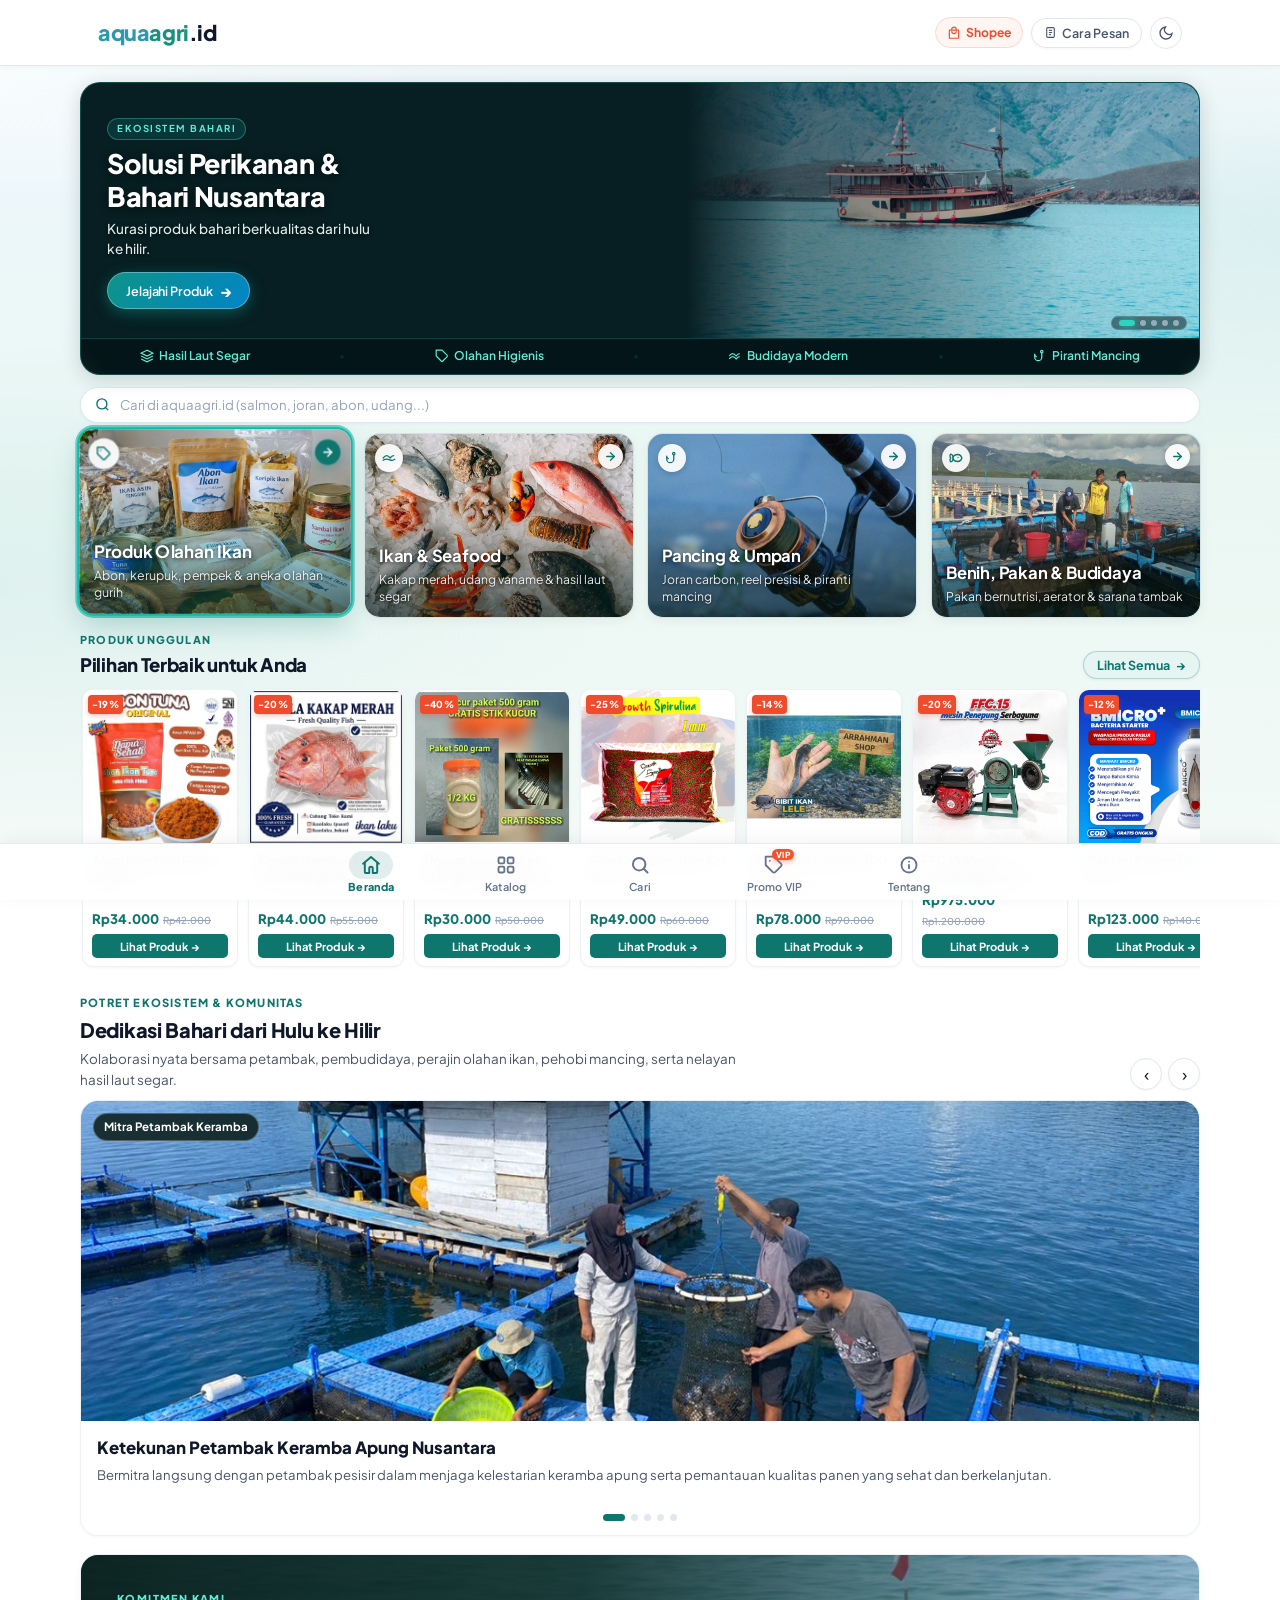
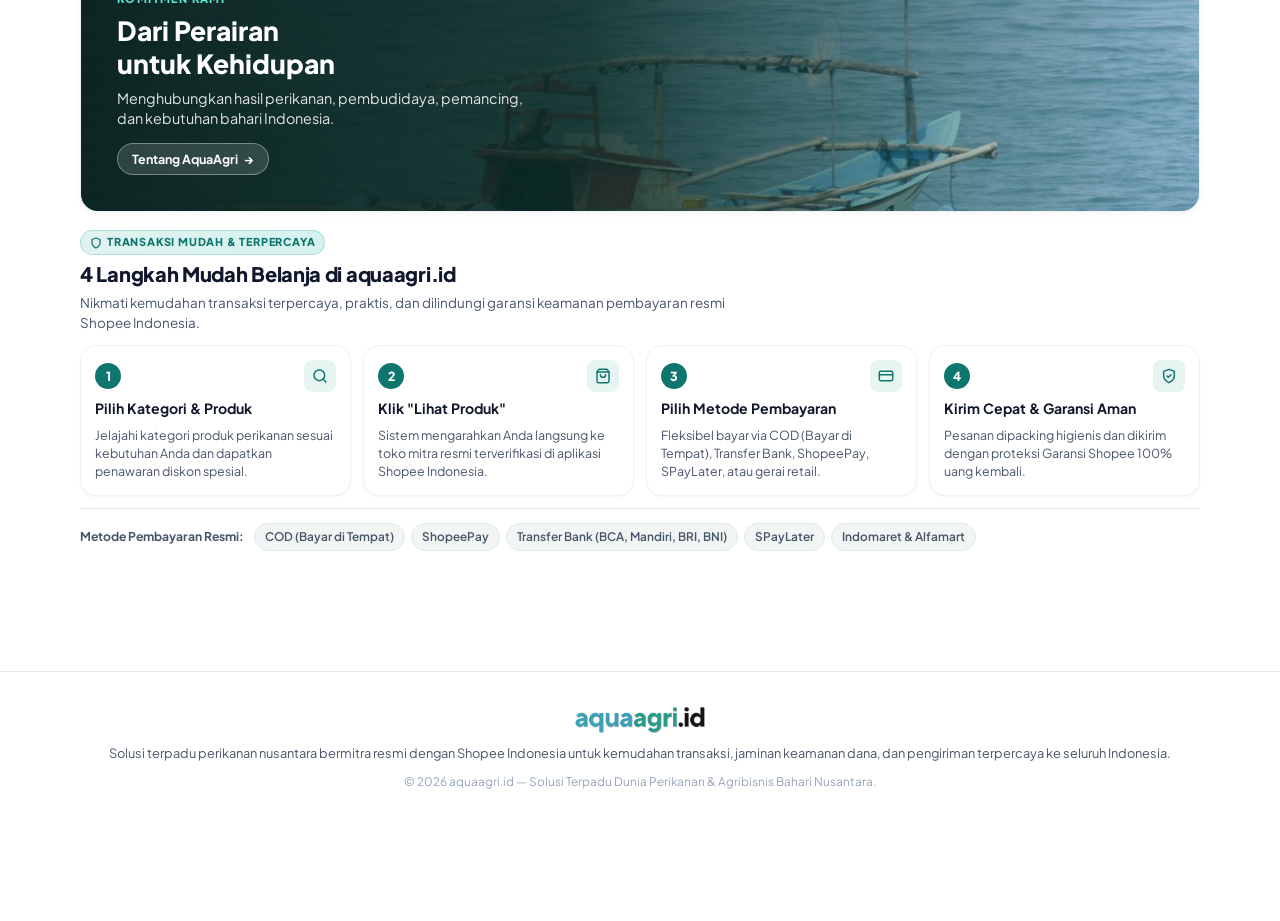
==== index.html @ 3803f4fb "style: besarkan ukuran chip kategori dibanding urutan harga dan dekatkan posisi produk ke header" ====
<!DOCTYPE html>
<html lang="id">
<head>
<meta charset="UTF-8">
<meta name="viewport" content="width=device-width, initial-scale=1.0">
<title>aquaagri.id — Solusi Terpadu Dunia Perikanan &amp; Bahari Nusantara</title>
<meta name="description" content="aquaagri.id adalah platform dan ekosistem bahari terintegrasi: mitra resmi Shopee Indonesia untuk hasil laut segar, olahan ikan bergizi, perlengkapan pancing, dan sarana budidaya modern.">

<!-- FAVICON & WARNA TEMA BROWSER -->
<link rel="icon" type="image/png" href="icon-192.png">
<link rel="apple-touch-icon" href="icon-192.png">
<meta name="theme-color" content="#0d9488">

<!-- PWA & WEBAPK MANIFEST RESMI -->
<link rel="manifest" href="manifest.json">
<meta name="mobile-web-app-capable" content="yes">
<meta name="apple-mobile-web-app-capable" content="yes">
<meta name="apple-mobile-web-app-status-bar-style" content="black-translucent">
<meta name="apple-mobile-web-app-title" content="AquaAgri">

<!-- OPEN GRAPH & SOSMED THUMBNAIL PREVIEW (WHATSAPP, FACEBOOK, TELEGRAM, X) -->
<meta property="og:site_name" content="aquaagri.id">
<meta property="og:type" content="website">
<meta property="og:title" content="aquaagri.id — Solusi Terpadu Dunia Perikanan &amp; Bahari Nusantara">
<meta property="og:description" content="Katalog resmi hasil laut segar, olahan ikan bergizi, perlengkapan pancing, dan sarana budidaya modern — Mitra Resmi Shopee Indonesia.">
<meta property="og:image" content="https://aquaagri-katalog-akhir.aquaagri-id.workers.dev/banner-bahari-real.jpg">
<meta property="og:image:width" content="1200">
<meta property="og:image:height" content="630">
<meta property="og:url" content="https://aquaagri-katalog-akhir.aquaagri-id.workers.dev/">
<meta name="twitter:card" content="summary_large_image">
<meta name="twitter:title" content="aquaagri.id — Solusi Terpadu Dunia Perikanan &amp; Bahari Nusantara">
<meta name="twitter:description" content="Katalog resmi hasil laut segar, olahan ikan bergizi, perlengkapan pancing, dan sarana budidaya modern — Mitra Resmi Shopee Indonesia.">
<meta name="twitter:image" content="https://aquaagri-katalog-akhir.aquaagri-id.workers.dev/banner-bahari-real.jpg">

<link rel="preconnect" href="https://fonts.googleapis.com">
<link rel="preconnect" href="https://fonts.gstatic.com" crossorigin>
<link href="https://fonts.googleapis.com/css2?family=Plus+Jakarta+Sans:wght@400;500;600;700;800&display=swap" rel="stylesheet">
<link rel="stylesheet" href="style.css?v=20261016_hierarchy_head_v8">

<!-- STRUCTURED DATA SCHEMA.ORG (JSON-LD) UNTUK SEO GOOGLE -->
<script type="application/ld+json">
{
  "@context": "https://schema.org",
  "@graph": [
    {
      "@type": "Organization",
      "@id": "https://aquaagri-katalog-akhir.aquaagri-id.workers.dev/#organization",
      "name": "aquaagri.id",
      "url": "https://aquaagri-katalog-akhir.aquaagri-id.workers.dev/",
      "logo": "https://aquaagri-katalog-akhir.aquaagri-id.workers.dev/nama-brand.png",
      "description": "Ekosistem bahari dan perikanan Nusantara berkualitas dari hulu ke hilir: hasil laut segar, olahan ikan higienis, pakan budidaya, dan perlengkapan pancing terpercaya.",
      "sameAs": [
        "https://shopee.co.id",
        "https://instagram.com"
      ]
    },
    {
      "@type": "WebSite",
      "@id": "https://aquaagri-katalog-akhir.aquaagri-id.workers.dev/#website",
      "url": "https://aquaagri-katalog-akhir.aquaagri-id.workers.dev/",
      "name": "aquaagri.id - Solusi Terpadu Dunia Perikanan & Bahari Nusantara",
      "publisher": {
        "@id": "https://aquaagri-katalog-akhir.aquaagri-id.workers.dev/#organization"
      },
      "potentialAction": {
        "@type": "SearchAction",
        "target": {
          "@type": "EntryPoint",
          "urlTemplate": "https://aquaagri-katalog-akhir.aquaagri-id.workers.dev/?q={search_term_string}"
        },
        "query-input": "required name=search_term_string"
      }
    }
  ]
}
</script>

<!-- ONESIGNAL WEB PUSH SDK RESMI -->
<script src="https://cdn.onesignal.com/sdks/web/v16/OneSignalSDK.page.js" defer></script>
<script>
  window.OneSignalDeferred = window.OneSignalDeferred || [];
  OneSignalDeferred.push(async function(OneSignal) {
    await OneSignal.init({
      appId: "55292386-5b6a-4b80-83b6-1a7f2541a975",
      allowLocalhostAsSecureOrigin: true
    });
    // Jika perangkat ini sudah mengizinkan notifikasi, pastikan push token terhubung
    try {
      if (OneSignal.Notifications && OneSignal.Notifications.permission) {
        if (OneSignal.User && OneSignal.User.PushSubscription) {
          await OneSignal.User.PushSubscription.optIn();
        }
      }
    } catch (eInitOpt) {}
  });
</script>
</head>
<body>

  <!-- ============================================================
       TOPBAR / HEADER MINIMALIS DENGAN SHOPEE, CARA PESAN & TEMA
       ============================================================ -->
  <header class="topbar" id="mainHeader">
    <div class="topbar-inner">
      <div class="brand" id="brandLogo" role="button" tabindex="0" aria-label="Beranda aquaagri.id">
        <span class="brand-aqua">aqua</span><span class="brand-agri">agri</span><span class="brand-dot">.id</span>
      </div>
      <div class="topbar-actions">
        <div class="topbar-shopee-pill" aria-label="Mitra Resmi Shopee">
          <svg class="shopee-bag-icon" viewBox="0 0 24 24" width="14" height="14" fill="currentColor" aria-hidden="true">
            <path d="M19 6h-2c0-2.76-2.24-5-5-5S7 3.24 7 6H5c-1.1 0-2 .9-2 2v12c0 1.1.9 2 2 2h14c1.1 0 2-.9 2-2V8c0-1.1-.9-2-2-2zm-7-3c1.66 0 3 1.34 3 3H9c0-1.66 1.34-3 3-3zm7 17H5V8h14v12zm-7-8c-1.66 0-3-1.34-3-3H7c0 2.76 2.24 5 5 5s5-2.24 5-5h-2c0 1.66-1.34 3-3 3z"/>
          </svg>
          <span class="shopee-pill-text">Shopee</span>
        </div>
        <button id="caraPesanNavBtn" class="topbar-cara-pesan-pill" type="button" aria-label="Lihat Cara Pemesanan & 4 Langkah Belanja">
          <svg class="cara-pesan-doc-icon" viewBox="0 0 24 24" width="13" height="13" fill="none" stroke="currentColor" stroke-width="2" aria-hidden="true">
            <rect x="5" y="3" width="14" height="18" rx="2"/>
            <line x1="9" y1="8" x2="15" y2="8"/>
            <line x1="9" y1="12" x2="15" y2="12"/>
            <line x1="9" y1="16" x2="13" y2="16"/>
          </svg>
          <span>Cara Pesan</span>
        </button>
        <button id="themeToggleBtn" class="theme-toggle-btn" type="button" aria-label="Ganti mode tampilan terang atau malam" title="Mode Malam/Terang">
          <svg class="moon-icon" id="themeMoonIcon" viewBox="0 0 24 24" width="16" height="16" fill="none" stroke="currentColor" stroke-width="2" aria-hidden="true">
            <path d="M21 12.79A9 9 0 1 1 11.21 3 7 7 0 0 0 21 12.79z"/>
          </svg>
          <span class="theme-text hidden" id="themeText">Malam</span>
        </button>
      </div>
    </div>

    <!-- TIER 2: SEARCH INTERFACE (MENYATU LANGSUNG DENGAN HEADER UTAMA) -->
    <div id="topbarSearchInterfaceRow" class="topbar-sub-row hidden">
      <div class="topbar-sub-inner">
        <button id="searchBackBtn" class="search-mega-back-btn" type="button" aria-label="Kembali ke Beranda">
          <svg viewBox="0 0 24 24" width="20" height="20" fill="none" stroke="currentColor" stroke-width="2.4" stroke-linecap="round" stroke-linejoin="round">
            <path d="M19 12H5M12 19l-7-7 7-7"/>
          </svg>
        </button>
        <div class="search-mega-box">
          <svg class="search-pill-icon" viewBox="0 0 24 24" width="16" height="16" fill="none" stroke="currentColor" stroke-width="2.2" aria-hidden="true">
            <circle cx="11" cy="11" r="8"/>
            <line x1="21" y1="21" x2="16.65" y2="16.65"/>
          </svg>
          <input type="text" id="searchInterfaceInput" placeholder="Cari di aquaagri.id..." autocomplete="off" spellcheck="false" aria-label="Ketik pencarian produk">
          <button id="searchClearBtn" class="search-clear-cross hidden" type="button" aria-label="Hapus kata kunci">✕</button>
          
          <div class="search-actions-group">
            <button id="searchCameraBtn" class="search-icon-btn search-camera-btn" type="button" title="Pencarian Kamera / Foto" aria-label="Pencarian Kamera">
              <svg viewBox="0 0 24 24" width="16" height="16" fill="none" stroke="currentColor" stroke-width="2" stroke-linecap="round" stroke-linejoin="round">
                <path d="M23 19a2 2 0 0 1-2 2H3a2 2 0 0 1-2-2V8a2 2 0 0 1 2-2h4l2-3h6l2 3h4a2 2 0 0 1 2 2z"/>
                <circle cx="12" cy="13" r="4"/>
              </svg>
            </button>
            <input type="file" id="cameraFileInput" accept="image/*" capture="environment" class="hidden">

            <button id="searchMicBtn" class="search-icon-btn search-mic-btn" type="button" title="Pencarian Suara" aria-label="Pencarian Suara">
              <svg viewBox="0 0 24 24" width="16" height="16" fill="none" stroke="currentColor" stroke-width="2" stroke-linecap="round" stroke-linejoin="round">
                <path d="M12 1a3 3 0 0 0-3 3v8a3 3 0 0 0 6 0V4a3 3 0 0 0-3-3z"/>
                <path d="M19 10v2a7 7 0 0 1-14 0v-2"/>
                <line x1="12" y1="19" x2="12" y2="23"/>
                <line x1="8" y1="23" x2="16" y2="23"/>
              </svg>
            </button>

            <button id="searchSubmitBtn" class="search-mega-submit-btn" type="button" aria-label="Cari Produk" title="Cari">
              <svg viewBox="0 0 24 24" width="13" height="13" fill="none" stroke="currentColor" stroke-width="2.5" stroke-linecap="round" stroke-linejoin="round">
                <circle cx="11" cy="11" r="8"/>
                <line x1="21" y1="21" x2="16.65" y2="16.65"/>
              </svg>
              <span class="search-submit-text">Cari</span>
            </button>
          </div>
        </div>
      </div>

      <!-- TIER 2.5: FITUR PENGELOMPOKAN KATEGORI & URUTAN HARGA MENEMPEL TETAP DIAM SEJAJAR SEARCH -->
      <div class="search-filter-attached-bar">
        <!-- 1. CHIPS KATEGORI & KATA KUNCI POPULER -->
        <div class="search-chips-scroll" id="searchChipsScroll">
          <button class="search-chip active" data-type="cat" data-value="semua" type="button">Semua Kategori</button>
          <button class="search-chip" data-type="cat" data-value="produk-olahan-ikan" type="button">Olahan Ikan</button>
          <button class="search-chip" data-type="cat" data-value="ikan-seafood-segar" type="button">Ikan Segar</button>
          <button class="search-chip" data-type="cat" data-value="pancing-umpan" type="button">Pancing &amp; Umpan</button>
          <button class="search-chip" data-type="cat" data-value="Benih-Pakan-Budidaya" type="button">Benih &amp; Budidaya</button>
          <button class="search-chip" data-type="kw" data-value="Sambal Roa" type="button">Sambal Roa</button>
          <button class="search-chip" data-type="kw" data-value="Abon Tuna" type="button">Abon Tuna</button>
          <button class="search-chip" data-type="kw" data-value="Udang Vaname" type="button">Udang Vaname</button>
          <button class="search-chip" data-type="kw" data-value="Joran Carbon" type="button">Joran Carbon</button>
          <button class="search-chip" data-type="kw" data-value="Pelet Ikan" type="button">Pelet Apung</button>
          <button class="search-chip" data-type="kw" data-value="Kerupuk Tenggiri" type="button">Kerupuk Tenggiri</button>
        </div>

        <!-- 2. BARIS TERPADU (REKOMENDASI A): JUMLAH HASIL (KIRI) + KONTROL URUTKAN (KANAN) -->
        <div class="search-unified-bar" id="searchSortPillBar" aria-label="Urutkan pencarian produk">
          <div class="search-unified-inner">
            <!-- SISI KIRI: INDIKATOR JUMLAH HASIL PENCARIAN -->
            <div class="search-unified-stat">
              <span class="search-stat-count" id="searchResultCount">0 Produk</span>
            </div>

            <!-- GARIS PEMISAH SAMAR ANTARA JUMLAH PRODUK DENGAN PILIHAN URUTAN -->
            <span class="search-unified-divider" aria-hidden="true"></span>

            <!-- SISI KANAN: KONTROL URUTKAN PRODUK ELEGAN & MINIMALIS (BISA DI-SLIDE) -->
            <div class="search-unified-sort" id="searchSortPills">
              <button type="button" class="sort-pill-btn active" data-sort="default" title="Urutan Default">
                <span>Default</span>
              </button>
              <button type="button" class="sort-pill-btn" data-sort="price-asc" title="Harga Termurah">
                <svg viewBox="0 0 24 24" width="11" height="11" fill="none" stroke="currentColor" stroke-width="2.5" stroke-linecap="round" stroke-linejoin="round" aria-hidden="true"><line x1="12" y1="19" x2="12" y2="5"/><polyline points="5 12 12 5 19 12"/></svg>
                <span>Termurah</span>
              </button>
              <button type="button" class="sort-pill-btn" data-sort="price-desc" title="Harga Termahal">
                <svg viewBox="0 0 24 24" width="11" height="11" fill="none" stroke="currentColor" stroke-width="2.5" stroke-linecap="round" stroke-linejoin="round" aria-hidden="true"><line x1="12" y1="5" x2="12" y2="19"/><polyline points="19 12 12 19 5 12"/></svg>
                <span>Termahal</span>
              </button>
              <button type="button" class="sort-pill-btn" data-sort="discount-desc" title="Diskon Terbesar">
                <svg viewBox="0 0 24 24" width="11" height="11" fill="none" stroke="currentColor" stroke-width="2.4" stroke-linecap="round" stroke-linejoin="round" aria-hidden="true"><line x1="19" y1="5" x2="5" y2="19"/><circle cx="6.5" cy="6.5" r="2.5"/><circle cx="17.5" cy="17.5" r="2.5"/></svg>
                <span>Diskon</span>
              </button>
              <button type="button" class="sort-pill-btn" data-sort="popular" title="Produk Terpopuler">
                <svg viewBox="0 0 24 24" width="11" height="11" fill="currentColor" aria-hidden="true"><polygon points="12 2 15.09 8.26 22 9.27 17 14.14 18.18 21.02 12 17.77 5.82 21.02 7 14.14 2 9.27 8.91 8.26 12 2"/></svg>
                <span>Populer</span>
              </button>
            </div>
          </div>
        </div>
      </div>
    </div>

    <!-- TIER 2: SEARCH KATEGORI (MENYATU LANGSUNG DENGAN HEADER UTAMA) -->
    <div id="topbarCategorySearchRow" class="topbar-sub-row hidden">
      <div class="topbar-sub-inner">
        <button id="categoryBackNavBtn" class="search-mega-back-btn" type="button" aria-label="Kembali ke Beranda">
          <svg viewBox="0 0 24 24" width="20" height="20" fill="none" stroke="currentColor" stroke-width="2.4" stroke-linecap="round" stroke-linejoin="round">
            <path d="M19 12H5M12 19l-7-7 7-7"/>
          </svg>
        </button>
        <div class="category-search-pill">
          <svg class="search-pill-icon" viewBox="0 0 24 24" width="16" height="16" fill="none" stroke="currentColor" stroke-width="2.2" aria-hidden="true">
            <circle cx="11" cy="11" r="8"/>
            <line x1="21" y1="21" x2="16.65" y2="16.65"/>
          </svg>
          <input type="text" id="searchInputCategory" placeholder="Cari dalam kategori ini..." aria-label="Cari produk dalam kategori">
          <button id="categorySearchClearBtn" class="category-clear-btn hidden" type="button" aria-label="Hapus kata kunci">✕</button>
        </div>
      </div>

      <!-- BARIS URUTKAN HARGA: NEMPEL LANGSUNG DENGAN ATAS FITUR SEARCH SEBAGUS MUNGKIN -->
      <div class="category-sort-attached-row" id="categorySortBar" aria-label="Urutkan daftar produk">
        <div class="category-sort-attached-inner">
          <span class="sort-bar-label">
            <svg viewBox="0 0 24 24" width="13" height="13" fill="none" stroke="currentColor" stroke-width="2.3" stroke-linecap="round" stroke-linejoin="round" aria-hidden="true">
              <path d="M7 15l5 5 5-5"/>
              <path d="M7 9l5-5 5 5"/>
            </svg>
            <span>Urutkan</span>
          </span>
          <span class="sort-bar-divider" aria-hidden="true"></span>
          <div class="sort-pills-scroll">
            <button type="button" class="sort-pill-btn active" data-sort="default">
              <span>Semua</span>
            </button>
            <button type="button" class="sort-pill-btn" data-sort="price-asc">
              <svg viewBox="0 0 24 24" width="11" height="11" fill="none" stroke="currentColor" stroke-width="2.5" stroke-linecap="round" stroke-linejoin="round" aria-hidden="true"><line x1="12" y1="19" x2="12" y2="5"/><polyline points="5 12 12 5 19 12"/></svg>
              <span>Termurah</span>
            </button>
            <button type="button" class="sort-pill-btn" data-sort="price-desc">
              <svg viewBox="0 0 24 24" width="11" height="11" fill="none" stroke="currentColor" stroke-width="2.5" stroke-linecap="round" stroke-linejoin="round" aria-hidden="true"><line x1="12" y1="5" x2="12" y2="19"/><polyline points="19 12 12 19 5 12"/></svg>
              <span>Termahal</span>
            </button>
            <button type="button" class="sort-pill-btn" data-sort="discount-desc">
              <svg viewBox="0 0 24 24" width="11" height="11" fill="none" stroke="currentColor" stroke-width="2.4" stroke-linecap="round" stroke-linejoin="round" aria-hidden="true"><line x1="19" y1="5" x2="5" y2="19"/><circle cx="6.5" cy="6.5" r="2.5"/><circle cx="17.5" cy="17.5" r="2.5"/></svg>
              <span>Diskon Besar</span>
            </button>
            <button type="button" class="sort-pill-btn" data-sort="popular">
              <svg viewBox="0 0 24 24" width="11" height="11" fill="currentColor" aria-hidden="true"><polygon points="12 2 15.09 8.26 22 9.27 17 14.14 18.18 21.02 12 17.77 5.82 21.02 7 14.14 2 9.27 8.91 8.26 12 2"/></svg>
              <span>Terpopuler</span>
            </button>
          </div>
        </div>
      </div>
    </div>
  </header>

  <!-- ============================================================
       KONTEN UTAMA
       ============================================================ -->
  <main>

    <!-- ------------------------------------------------------------
         1. HALAMAN BERANDA (HOME VIEW)
         ------------------------------------------------------------ -->
    <section id="homeView" class="view">
      
      <!-- HERO CARD (CLEAN, MODERN, PREMIUM — ELEGAN & SLIDE OTOMATIS) -->
      <section class="hero-clean-section">
        <div class="hero-clean-card">
          <div class="hero-clean-body">
            <div class="hero-clean-content">
              <span class="hero-clean-label">Ekosistem Bahari</span>
              <h1 class="hero-clean-title">Solusi Perikanan & Bahari Nusantara</h1>
              <p class="hero-clean-desc">
                Kurasi produk bahari berkualitas dari hulu ke hilir.
              </p>
              <div class="hero-clean-actions">
                <button id="heroJelajahiBtn" class="hero-btn-primary" type="button" aria-label="Jelajahi Produk aquaagri.id">
                  <span>Jelajahi Produk</span>
                  <span class="btn-arrow" aria-hidden="true">→</span>
                </button>
              </div>
            </div>
            <div class="hero-clean-visual" id="heroVisualSlider" aria-hidden="true">
              <!-- Slide 1: Kapal Bahari & Perikanan Nusantara -->
              <div class="hero-slide-item active">
                <img src="hero-kapal-laut.jpg" alt="Solusi Perikanan & Bahari Nusantara" class="hero-clean-img" loading="eager" fetchpriority="high" decoding="async">
              </div>
              <!-- Slide 2: Ikan & Hasil Laut Segar Pilihan -->
              <div class="hero-slide-item">
                <img src="ikan-segar.jpg" alt="Hasil Laut & Tangkapan Ikan Segar Pilihan" class="hero-clean-img" loading="lazy" decoding="async">
              </div>
              <!-- Slide 3: Sarana Budidaya & Keramba Jaring Apung Modern -->
              <div class="hero-slide-item">
                <img src="poto-petambak.jpg" alt="Sarana Budidaya & Keramba Jaring Apung Modern" class="hero-clean-img" loading="lazy" decoding="async">
              </div>
              <!-- Slide 4: Produk Olahan Ikan Higienis & Bergizi -->
              <div class="hero-slide-item">
                <img src="produk-olahan-ikan.jpg" alt="Ragam Produk Olahan Ikan Higienis & Bergizi" class="hero-clean-img" loading="lazy" decoding="async">
              </div>
              <!-- Slide 5: Piranti & Komunitas Mancing Bahari -->
              <div class="hero-slide-item">
                <img src="poto-pemancing-1.jpg" alt="Perlengkapan Pancing & Hasil Tangkapan Bahari" class="hero-clean-img" loading="lazy" decoding="async">
              </div>

              <!-- Indikator Slide Hero Simple & Modern -->
              <div class="hero-slide-indicators" id="heroSlideDots" aria-label="Indikator slide banner">
                <button type="button" class="hero-dot active" data-slide="0" aria-label="Slide 1"></button>
                <button type="button" class="hero-dot" data-slide="1" aria-label="Slide 2"></button>
                <button type="button" class="hero-dot" data-slide="2" aria-label="Slide 3"></button>
                <button type="button" class="hero-dot" data-slide="3" aria-label="Slide 4"></button>
                <button type="button" class="hero-dot" data-slide="4" aria-label="Slide 5"></button>
              </div>
            </div>
          </div>

          <!-- STRIP FITUR HORIZONTAL -->
          <div class="hero-features-strip">
            <div class="hero-feature-item">
              <svg class="feature-strip-icon" viewBox="0 0 24 24" width="14" height="14" fill="none" stroke="currentColor" stroke-width="2">
                <path d="M12 2L2 7l10 5 10-5-10-5zM2 17l10 5 10-5M2 12l10 5 10-5"/>
              </svg>
              <span>Hasil Laut Segar</span>
            </div>
            <span class="feature-divider" aria-hidden="true">•</span>
            <div class="hero-feature-item">
              <svg class="feature-strip-icon" viewBox="0 0 24 24" width="14" height="14" fill="none" stroke="currentColor" stroke-width="2">
                <path d="M20.59 13.41l-7.17 7.17a2 2 0 0 1-2.83 0L2 12V2h10l8.59 8.59a2 2 0 0 1 0 2.82z"/>
                <line x1="7" y1="7" x2="7.01" y2="7"/>
              </svg>
              <span>Olahan Higienis</span>
            </div>
            <span class="feature-divider" aria-hidden="true">•</span>
            <div class="hero-feature-item">
              <svg class="feature-strip-icon" viewBox="0 0 24 24" width="14" height="14" fill="none" stroke="currentColor" stroke-width="2">
                <path d="M2 12s3-4 6-4 6 4 6 4 3-4 6-4"/>
                <path d="M2 17s3-4 6-4 6 4 6 4 3-4 6-4"/>
              </svg>
              <span>Budidaya Modern</span>
            </div>
            <span class="feature-divider" aria-hidden="true">•</span>
            <div class="hero-feature-item">
              <svg class="feature-strip-icon" viewBox="0 0 24 24" width="14" height="14" fill="none" stroke="currentColor" stroke-width="2.2" stroke-linecap="round" stroke-linejoin="round">
                <circle cx="15" cy="4.5" r="2"/>
                <path d="M15 6.5v7.5a6 6 0 0 1-12 0v-5"/>
                <path d="M3 11l2.5 2"/>
              </svg>
              <span>Piranti Mancing</span>
            </div>
          </div>
        </div>
      </section>

      <!-- PENCARIAN REAL-TIME MINIMALIS (KLIK LANGSUNG MENUJU SEARCH INTERFACE) -->
      <section class="search-bar-clean">
        <div class="search-input-pill" id="homeSearchTrigger" role="button" tabindex="0" aria-label="Buka pencarian produk aquaagri.id">
          <svg class="search-pill-icon" viewBox="0 0 24 24" width="17" height="17" fill="none" stroke="currentColor" stroke-width="2.2" aria-hidden="true">
            <circle cx="11" cy="11" r="8"/>
            <line x1="21" y1="21" x2="16.65" y2="16.65"/>
          </svg>
          <input type="text" id="searchInput" placeholder="Cari di aquaagri.id (salmon, joran, abon, udang...)" aria-label="Cari produk perikanan">
        </div>
      </section>

      <!-- 4 KATEGORI PRODUK UTAMA DENGAN FOTO REALISTIS -->
      <section class="categories-clean" aria-label="Kategori Produk Utama">
        <div class="category-grid-clean" id="categoryGrid">
          <!-- Kartu kategori di-render dinamis lewat script.js dengan foto realistis & tombol bulat teal -->
        </div>
      </section>

      <!-- PRODUK UNGGULAN (PILIHAN TERBAIK UNTUK ANDA) -->
      <section class="featured-section-clean" aria-label="Produk Unggulan">
        <div class="featured-header-clean">
          <div>
            <span class="featured-tag-clean">PRODUK UNGGULAN</span>
            <h2 class="featured-title-clean">Pilihan Terbaik untuk Anda</h2>
          </div>
          <button id="viewAllProdsBtn" class="view-all-link" type="button" aria-label="Lihat Semua">
            <span>Lihat Semua</span>
            <span class="view-all-arrow" aria-hidden="true">→</span>
          </button>
        </div>

        <div class="featured-carousel-viewport" id="sampleCarouselViewport">
          <div class="featured-carousel-track" id="sampleCarouselTrack">
            <!-- Kartu produk unggulan bersih di-render lewat script.js -->
          </div>
        </div>
      </section>

      <!-- ============================================================
           CAROUSEL OTOMATIS: EKOSISTEM BAHARI & KOMUNITAS
           (Petambak/Pembudidaya, Produk Olahan Ikan, Pemancing, Ikan Segar)
           Gambar disederhanakan, crop pas, foto dari folder
           ============================================================ -->
      <section class="story-carousel-section" aria-label="Ekosistem dan Dedikasi Bahari">
        <div class="section-header-carousel">
          <div>
            <span class="section-tag">POTRET EKOSISTEM & KOMUNITAS</span>
            <h2 class="section-title">Dedikasi Bahari dari Hulu ke Hilir</h2>
            <p class="section-desc">Kolaborasi nyata bersama petambak, pembudidaya, perajin olahan ikan, pehobi mancing, serta nelayan hasil laut segar.</p>
          </div>
          <div class="carousel-nav-btns">
            <button id="storyPrevBtn" class="carousel-btn" aria-label="Slide sebelumnya" type="button">‹</button>
            <button id="storyNextBtn" class="carousel-btn" aria-label="Slide berikutnya" type="button">›</button>
          </div>
        </div>

        <div class="story-carousel-box" id="storyCarousel">
          <div class="story-track" id="storyTrack">
            
            <!-- Slide 1: Petambak Keramba Apung -->
            <div class="story-slide active">
              <div class="story-img-container">
                <span class="story-floating-badge">Mitra Petambak Keramba</span>
                <img src="poto-petambak.jpg" alt="Mitra Petambak Keramba Apung aquaagri." class="story-photo" loading="lazy">
              </div>
              <div class="story-card-body">
                <h3 class="story-heading">Ketekunan Petambak Keramba Apung Nusantara</h3>
                <p class="story-paragraph">Bermitra langsung dengan petambak pesisir dalam menjaga kelestarian keramba apung serta pemantauan kualitas panen yang sehat dan berkelanjutan.</p>
              </div>
            </div>

            <!-- Slide 2: Aneka Produk Olahan Ikan -->
            <div class="story-slide">
              <div class="story-img-container">
                <span class="story-floating-badge">Produk Olahan Ikan</span>
                <img src="produk-olahan-ikan.jpg" alt="Ragam Produk Olahan Ikan Higienis aquaagri." class="story-photo" loading="lazy">
              </div>
              <div class="story-card-body">
                <h3 class="story-heading">Aneka Olahan Ikan Higienis, Lezat & Bergizi</h3>
                <p class="story-paragraph">Dari abon tuna asli, sambal roa asap khas Manado, kerupuk tenggiri gurih, hingga baso ikan bernutrisi tinggi yang siap saji untuk keluarga.</p>
              </div>
            </div>

            <!-- Slide 3: Komunitas Pemancing -->
            <div class="story-slide">
              <div class="story-img-container">
                <span class="story-floating-badge">Sahabat Pemancing</span>
                <img src="poto-pemancing-1.jpg" alt="Komunitas Pemancing Bahari aquaagri." class="story-photo" loading="lazy">
              </div>
              <div class="story-card-body">
                <h3 class="story-heading">Solusi Lengkap Kebutuhan Pemancing Bahari</h3>
                <p class="story-paragraph">Dukungan penuh bagi pecinta sportfishing dengan pilihan joran carbon berdaya lentur prima, senar tangguh, serta racikan pelet dan essen aroma pikat teruji.</p>
              </div>
            </div>

            <!-- Slide 4: Ikan & Seafood Segar -->
            <div class="story-slide">
              <div class="story-img-container">
                <span class="story-floating-badge">Ikan & Seafood Segar</span>
                <img src="ikan-segar.jpg" alt="Ikan dan Seafood Segar Nelayan aquaagri." class="story-photo" loading="lazy">
              </div>
              <div class="story-card-body">
                <h3 class="story-heading">Tangkapan Laut Segar Standar Ekspor</h3>
                <p class="story-paragraph">Hasil laut pilihan mulai dari kakap merah, udang vaname, kepiting bakau, hingga fillet salmon trout segar berstandar cold-chain higienis.</p>
              </div>
            </div>

            <!-- Slide 5: Pembudidaya Ikan -->
            <div class="story-slide">
              <div class="story-img-container">
                <span class="story-floating-badge">Inovasi Pembudidaya</span>
                <img src="poto-pembudidaya.jpg" alt="Pembudidaya Ikan aquaagri." class="story-photo" loading="lazy">
              </div>
              <div class="story-card-body">
                <h3 class="story-heading">Pemberdayaan Pembudidaya Ikan Modern</h3>
                <p class="story-paragraph">Mendukung sarana pembibitan unggul, aerasi hemat energi, dan jaring waring bermutu tinggi untuk memaksimalkan produktivitas kolam budidaya.</p>
              </div>
            </div>

          </div>

          <!-- Carousel Indicators (Dots) -->
          <div class="story-dots" id="storyDots">
            <button class="story-dot active" data-index="0" aria-label="Slide 1"></button>
            <button class="story-dot" data-index="1" aria-label="Slide 2"></button>
            <button class="story-dot" data-index="2" aria-label="Slide 3"></button>
            <button class="story-dot" data-index="3" aria-label="Slide 4"></button>
            <button class="story-dot" data-index="4" aria-label="Slide 5"></button>
          </div>
        </div>
      </section>

      <!-- BANNER BRAND BERTEMA BAHARI (DARI PERAIRAN UNTUK KEHIDUPAN) -->
      <section class="commitment-banner" id="commitmentBanner">
        <div class="commitment-card">
          <img src="banner-bahari-real.jpg" alt="Dari Perairan untuk Kehidupan aquaagri.id" class="commitment-bg" loading="lazy">
          <div class="commitment-overlay"></div>
          <div class="commitment-content">
            <span class="commitment-tag">KOMITMEN KAMI</span>
            <h3 class="commitment-title">Dari Perairan<br>untuk Kehidupan</h3>
            <p class="commitment-desc">Menghubungkan hasil perikanan, pembudidaya, pemancing, dan kebutuhan bahari Indonesia.</p>
            <button id="aboutAquaAgriBtn" class="commitment-btn" type="button">
              <span>Tentang AquaAgri</span>
              <span aria-hidden="true">→</span>
            </button>
          </div>
        </div>
      </section>

      <!-- ============================================================
           PANDUAN PEMBAYARAN & 4 LANGKAH MUDAH BELANJA DI aquaagri.id
           ============================================================ -->
      <section id="panduanBelanja" class="payment-guide-section">
        <div class="section-header">
          <div>
            <span class="section-tag payment-guide-tag">
              <svg viewBox="0 0 24 24" width="12" height="12" fill="none" stroke="currentColor" stroke-width="2.5" stroke-linecap="round" stroke-linejoin="round" aria-hidden="true">
                <path d="M12 22s8-4 8-10V5l-8-3-8 3v7c0 6 8 10 8 10z"/>
              </svg>
              TRANSAKSI MUDAH &amp; TERPERCAYA
            </span>
            <h2 class="section-title">4 Langkah Mudah Belanja di aquaagri.id</h2>
          </div>
          <p class="section-desc">Nikmati kemudahan transaksi terpercaya, praktis, dan dilindungi garansi keamanan pembayaran resmi Shopee Indonesia.</p>
        </div>

        <div class="payment-steps-full">
          <div class="steps-grid">
            <div class="step-card">
              <div class="step-header-card">
                <span class="step-badge-num">1</span>
                <span class="step-icon" aria-hidden="true">
                  <svg viewBox="0 0 24 24" width="16" height="16" fill="none" stroke="currentColor" stroke-width="2.2" stroke-linecap="round" stroke-linejoin="round">
                    <circle cx="11" cy="11" r="8"/>
                    <line x1="21" y1="21" x2="16.65" y2="16.65"/>
                  </svg>
                </span>
              </div>
              <h4 class="step-card-title">Pilih Kategori & Produk</h4>
              <p class="step-card-desc">Jelajahi kategori produk perikanan sesuai kebutuhan Anda dan dapatkan penawaran diskon spesial.</p>
            </div>

            <div class="step-card">
              <div class="step-header-card">
                <span class="step-badge-num">2</span>
                <span class="step-icon" aria-hidden="true">
                  <svg viewBox="0 0 24 24" width="16" height="16" fill="none" stroke="currentColor" stroke-width="2.2" stroke-linecap="round" stroke-linejoin="round">
                    <path d="M6 2L3 6v14a2 2 0 0 0 2 2h14a2 2 0 0 0 2-2V6l-3-4z"/>
                    <line x1="3" y1="6" x2="21" y2="6"/>
                    <path d="M16 10a4 4 0 0 1-8 0"/>
                  </svg>
                </span>
              </div>
              <h4 class="step-card-title">Klik "Lihat Produk"</h4>
              <p class="step-card-desc">Sistem mengarahkan Anda langsung ke toko mitra resmi terverifikasi di aplikasi Shopee Indonesia.</p>
            </div>

            <div class="step-card">
              <div class="step-header-card">
                <span class="step-badge-num">3</span>
                <span class="step-icon" aria-hidden="true">
                  <svg viewBox="0 0 24 24" width="16" height="16" fill="none" stroke="currentColor" stroke-width="2.2" stroke-linecap="round" stroke-linejoin="round">
                    <rect x="2" y="5" width="20" height="14" rx="2"/>
                    <line x1="2" y1="10" x2="22" y2="10"/>
                  </svg>
                </span>
              </div>
              <h4 class="step-card-title">Pilih Metode Pembayaran</h4>
              <p class="step-card-desc">Fleksibel bayar via COD (Bayar di Tempat), Transfer Bank, ShopeePay, SPayLater, atau gerai retail.</p>
            </div>

            <div class="step-card">
              <div class="step-header-card">
                <span class="step-badge-num">4</span>
                <span class="step-icon" aria-hidden="true">
                  <svg viewBox="0 0 24 24" width="16" height="16" fill="none" stroke="currentColor" stroke-width="2.2" stroke-linecap="round" stroke-linejoin="round">
                    <path d="M12 22s8-4 8-10V5l-8-3-8 3v7c0 6 8 10 8 10z"/>
                    <path d="m9 12 2 2 4-4"/>
                  </svg>
                </span>
              </div>
              <h4 class="step-card-title">Kirim Cepat & Garansi Aman</h4>
              <p class="step-card-desc">Pesanan dipacking higienis dan dikirim dengan proteksi Garansi Shopee 100% uang kembali.</p>
            </div>
          </div>

          <!-- CHIPS METODE BAYAR YANG DIDUKUNG -->
          <div class="payment-methods-strip">
            <span class="pay-method-title">Metode Pembayaran Resmi:</span>
            <span class="pay-method-badge">COD (Bayar di Tempat)</span>
            <span class="pay-method-badge">ShopeePay</span>
            <span class="pay-method-badge">Transfer Bank (BCA, Mandiri, BRI, BNI)</span>
            <span class="pay-method-badge">SPayLater</span>
            <span class="pay-method-badge">Indomaret & Alfamart</span>
          </div>
        </div>
      </section>

    </section>

    <!-- ------------------------------------------------------------
         2. HALAMAN KATALOG PRODUK PER KATEGORI (CATEGORY VIEW)
         ------------------------------------------------------------ -->
    <section id="categoryView" class="view hidden" aria-label="Katalog Kategori Produk">
      
      <!-- HERO BANNER KATEGORI DENGAN FOTO, NAVIGASI KEMBALI & DESKRIPSI -->
      <div class="category-banner-card" id="categoryBannerCard">
        <img id="categoryBannerImg" src="banner-bahari-real.jpg" alt="Banner Kategori aquaagri.id" class="category-banner-bg" loading="eager">
        <div class="category-banner-overlay"></div>
        <div class="category-banner-nav">
          <button id="backBtn" class="category-back-btn" type="button" aria-label="Kembali ke Beranda">
            <svg class="back-arrow-svg" viewBox="0 0 24 24" width="16" height="16" fill="none" stroke="currentColor" stroke-width="2.6" stroke-linecap="round" stroke-linejoin="round">
              <path d="M19 12H5M12 19l-7-7 7-7"/>
            </svg>
            <span>Kembali ke Beranda</span>
          </button>
        </div>
        <div class="category-banner-content">
          <span class="category-banner-tag" id="categoryBannerTag">KATALOG PRODUK</span>
          <h2 id="categoryTitle" class="category-banner-title">Semua Produk</h2>
          <p id="categoryHeaderDesc" class="category-banner-desc">
            Pusat hasil laut segar, olahan higienis, piranti pancing, dan sarana budidaya bahari.
          </p>
          <div class="category-banner-footer">
            <span class="category-count-badge" id="categoryCount">48 Produk Tersedia</span>
            <span class="category-quality-badge">
              <svg class="quality-badge-icon" viewBox="0 0 24 24" width="12" height="12" fill="none" stroke="currentColor" stroke-width="2.5" aria-hidden="true">
                <path d="M12 22s8-4 8-10V5l-8-3-8 3v7c0 6 8 10 8 10z"/>
                <path d="m9 12 2 2 4-4"/>
              </svg>
              Kualitas Terjamin & Higienis
            </span>
          </div>
        </div>
      </div>

      <!-- FILTER & QUICK CHIPS PADA HALAMAN KATEGORI -->
      <section class="category-filter-section">
        <!-- QUICK CHIPS SWITCHER KATEGORI -->
        <div class="category-chips-nav" id="categoryChipsNav">
          <button class="cat-chip-btn active" data-cat="semua" type="button">Semua</button>
          <button class="cat-chip-btn" data-cat="produk-olahan-ikan" type="button">Olahan Ikan</button>
          <button class="cat-chip-btn" data-cat="ikan-seafood-segar" type="button">Ikan Segar</button>
          <button class="cat-chip-btn" data-cat="pancing-umpan" type="button">Pancing</button>
          <button class="cat-chip-btn" data-cat="Benih-Pakan-Budidaya" type="button">Budidaya</button>
        </div>

        <!-- SUB-KATEGORI CHIPS KHUSUS BUDIDAYA MODERN (PAKAN, BENIH, ALAT & AKSESORIS, SUPLEMEN) -->
        <div class="budidaya-subchips-nav hidden" id="budidayaSubchipsNav" aria-label="Kelompok Produk Budidaya Modern">
          <button class="budi-chip-btn active" data-sub="semua" type="button">Semua</button>
          <button class="budi-chip-btn" data-sub="pakan" type="button">Pakan</button>
          <button class="budi-chip-btn" data-sub="benih" type="button">Benih</button>
          <button class="budi-chip-btn" data-sub="alat-aksesoris" type="button">Alat & Aksesoris</button>
          <button class="budi-chip-btn" data-sub="suplemen" type="button">Suplemen</button>
        </div>

        <select id="filterSelect" class="hidden" aria-label="Filter kategori produk">
          <option value="semua">Semua Kategori (Semua Produk)</option>
          <option value="produk-olahan-ikan">Produk Olahan Ikan</option>
          <option value="ikan-seafood-segar">Ikan &amp; Seafood Segar</option>
          <option value="pancing-umpan">Pancing &amp; Umpan</option>
          <option value="Benih-Pakan-Budidaya">Benih, Pakan &amp; Budidaya</option>
        </select>
      </section>



      <!-- GRID PRODUK DENGAN UKURAN LEBIH RINGKAS (TURUN 15%) -->
      <div class="product-grid" id="productGrid">
        <!-- Kartu produk di-render secara dinamis lewat script.js -->
      </div>

      <!-- PESAN KOSONG JIKA TIDAK DITEMUKAN -->
      <p class="empty-state hidden" id="emptyState">
        Produk tidak ditemukan. Coba gunakan kata kunci atau pilihan kategori lain ya.
      </p>
    </section>

    <!-- ------------------------------------------------------------
         3. MOBILE SEARCH INTERFACE (TERINSPIRASI GAMBAR REFERENSI)
         Gaya simple, modern, clean, profesional khas aquaagri.id
         ------------------------------------------------------------ -->
    <section id="searchView" class="view hidden" aria-label="Antarmuka Pencarian Produk">

      <!-- GRID PRODUK 2 KOLOM RAPI & COMPACT -->
      <div class="product-grid search-product-grid" id="searchProductGrid">
        <!-- Kartu produk hasil pencarian di-render dinamis -->
      </div>

      <!-- EMPTY STATE JIKA PENCARIAN KOSONG -->
      <p class="empty-state hidden" id="searchEmptyState">
        Produk tidak ditemukan. Coba gunakan kata kunci lain atau pilih chip kategori di atas.
      </p>

    </section>

    <!-- ------------------------------------------------------------
         4. HALAMAN BARU: KOMITMEN KAMI & TENTANG AQUAAGRI (ABOUT VIEW)
         Tampilan komprehensif, elegan, modern, bersih & profesional
         ------------------------------------------------------------ -->
    <section id="aboutView" class="view hidden" aria-label="Tentang aquaagri.id - Komitmen Kami">
      
      <!-- HERO BANNER TENTANG AQUAAGRI (COMPACT, MODERN, DENGAN HOOK JELAS) -->
      <div class="about-hero-card">
        <img src="banner-bahari-real.jpg" alt="Komitmen Bahari aquaagri.id" class="about-hero-bg" loading="eager">
        <div class="about-hero-overlay"></div>
        <div class="about-hero-nav">
          <button id="aboutBackBtn" class="about-hero-back-pill" type="button" aria-label="Kembali ke Beranda">
            <svg viewBox="0 0 24 24" width="16" height="16" fill="none" stroke="currentColor" stroke-width="2.5" stroke-linecap="round" stroke-linejoin="round">
              <path d="M19 12H5M12 19l-7-7 7-7"/>
            </svg>
            <span>Kembali</span>
          </button>
          <span class="about-hero-breadcrumb">Tentang AquaAgri</span>
        </div>
        <div class="about-hero-content">
          <span class="about-hero-tag">⚓ KOMITMEN BAHARI NUSANTARA</span>
          <h1 class="about-hero-title">Kualitas Tangkapan &amp; Budidaya Terbaik, Langsung dari Sumbernya</h1>
          <p class="about-hero-desc">
            Hasil laut segar, olahan higienis, dan sarana budidaya pilihan langsung dari kemitraan pesisir nusantara.
          </p>
          <div class="about-hero-badges">
            <span class="about-badge-pill">❄️ Rantai Dingin Terjamin</span>
            <span class="about-badge-pill">🤝 Mitra Petambak Langsung</span>
            <span class="about-badge-pill">🛡️ Garansi Belanja Shopee</span>
          </div>
        </div>
      </div>

      <!-- VISI & DEDIKASI INTRO CARD (RINGKAS & TIDAK MEMAKAN RUANG) -->
      <div class="about-intro-card">
        <p class="about-intro-text">
          <strong>aquaagri.id</strong> hadir menghubungkan nelayan tangkap dan pembudidaya lokal dengan konsumen nusantara. Kami menjaga rantai dingin higienis, kurasi produk teruji, dan kepastian belanja aman untuk keluarga Indonesia.
        </p>
      </div>

      <!-- SLIDER FOTO OTOMATIS: DOKUMENTASI & POTRET KOMITMEN BAHARI -->
      <div class="about-slider-section" aria-label="Dokumentasi Komitmen Bahari">
        <div class="about-slider-header">
          <div>
            <span class="section-tag">DOKUMENTASI DEDIKASI</span>
            <h3 class="about-section-heading">Potret Nyata Komitmen Kami di Lapangan</h3>
          </div>
          <div class="about-slider-nav-btns">
            <button id="aboutSlidePrevBtn" class="carousel-btn" aria-label="Foto sebelumnya" type="button">‹</button>
            <button id="aboutSlideNextBtn" class="carousel-btn" aria-label="Foto berikutnya" type="button">›</button>
          </div>
        </div>

        <div class="about-slider-card" id="aboutSliderBox">
          <div class="about-slider-track" id="aboutSliderTrack">
            
            <!-- Slide 1: Riset & Edukasi BBPBL Lampung -->
            <div class="about-slide active">
              <div class="about-slide-img-box">
                <span class="about-slide-badge">Edukasi Riset BBPBL Lampung</span>
                <img src="kegiatan-di-balai-besar-perikanan-budidaya-laut-lampung.jpg" alt="Kegiatan Riset Edukasi di Balai Besar Perikanan Budidaya Laut Lampung" class="about-slide-img" loading="eager">
              </div>
              <div class="about-slide-body">
                <h4 class="about-slide-title">Sinergi Edukasi Riset di BBPBL Lampung</h4>
                <p class="about-slide-desc">Studi lapangan dan alih teknologi budidaya laut modern bersama Balai Besar Perikanan Budidaya Laut.</p>
              </div>
            </div>

            <!-- Slide 2: Kemitraan Resmi Tokoh Petambak Danau Maninjau -->
            <div class="about-slide">
              <div class="about-slide-img-box">
                <span class="about-slide-badge">Sinergi Kemitraan Komunitas</span>
                <img src="assets/kegiatan-sosial/kegiatan-kemitraan-maninjau.jpg" alt="Komitmen Kemitraan Bersama Tokoh Pembudidaya Danau Maninjau" class="about-slide-img" loading="lazy">
              </div>
              <div class="about-slide-body">
                <h4 class="about-slide-title">Komitmen Resmi Kemitraan Petambak</h4>
                <p class="about-slide-desc">Kerja sama pembinaan kelompok perikanan dan generasi muda demi rantai pasok yang adil dan transparan.</p>
              </div>
            </div>

            <!-- Slide 3: Budidaya Ikan Modern di Fasilitas Balai -->
            <div class="about-slide">
              <div class="about-slide-img-box">
                <span class="about-slide-badge">Budidaya Ikan Unggul</span>
                <img src="poto-pembudidaya.jpg" alt="Praktik Budidaya Modern Perikanan" class="about-slide-img" loading="lazy">
              </div>
              <div class="about-slide-body">
                <h4 class="about-slide-title">Pengembangan Budidaya Modern</h4>
                <p class="about-slide-desc">Teknologi kolam dan pakan teruji menghasilkan ikan sehat, bermutu tinggi, dan berdaya saing kuat.</p>
              </div>
            </div>

            <!-- Slide 4: Panen Ikan Keramba Apung -->
            <div class="about-slide">
              <div class="about-slide-img-box">
                <span class="about-slide-badge">Panen Keramba Apung</span>
                <img src="poto-petambak.jpg" alt="Mitra Petambak Panen Keramba Apung" class="about-slide-img" loading="lazy">
              </div>
              <div class="about-slide-body">
                <h4 class="about-slide-title">Ketekunan Petambak Keramba Apung</h4>
                <p class="about-slide-desc">Bermitra langsung menjaga kelestarian keramba apung serta mutu panen sehat dan berkelanjutan.</p>
              </div>
            </div>

            <!-- Slide 5: Ikan & Seafood Segar -->
            <div class="about-slide">
              <div class="about-slide-img-box">
                <span class="about-slide-badge">Tangkapan Laut Cold-Chain</span>
                <img src="ikan-segar.jpg" alt="Hasil Laut dan Ikan Segar" class="about-slide-img" loading="lazy">
              </div>
              <div class="about-slide-body">
                <h4 class="about-slide-title">Standar Kesegaran Tangkapan Nelayan</h4>
                <p class="about-slide-desc">Sistem rantai dingin higienis menjaga nutrisi prima dan kesegaran alami laut hingga ke meja Anda.</p>
              </div>
            </div>

            <!-- Slide 6: Olahan Ikan Higienis UMKM -->
            <div class="about-slide">
              <div class="about-slide-img-box">
                <span class="about-slide-badge">Olahan Ikan Bergizi UMKM</span>
                <img src="produk-olahan-ikan.jpg" alt="Ragam Olahan Ikan Higienis" class="about-slide-img" loading="lazy">
              </div>
              <div class="about-slide-body">
                <h4 class="about-slide-title">Dukungan UMKM Olahan Pesisir</h4>
                <p class="about-slide-desc">Mendukung UMKM lokal menghasilkan olahan ikan bersih, lezat, dan bebas bahan kimia berbahaya.</p>
              </div>
            </div>

            <!-- Slide 7: Komunitas Pemancing -->
            <div class="about-slide">
              <div class="about-slide-img-box">
                <span class="about-slide-badge">Sahabat Sportfishing</span>
                <img src="poto-pemancing-1.jpg" alt="Pecinta Mancing Bahari" class="about-slide-img" loading="lazy">
              </div>
              <div class="about-slide-body">
                <h4 class="about-slide-title">Dukungan Penuh Pecinta Bahari</h4>
                <p class="about-slide-desc">Menyediakan piranti pancing berkualitas teruji dengan semangat sportfishing yang bertanggung jawab.</p>
              </div>
            </div>

            <!-- Slide 8: Ekosistem Bahari -->
            <div class="about-slide">
              <div class="about-slide-img-box">
                <span class="about-slide-badge">Kelestarian Ekosistem Bahari</span>
                <img src="banner-bahari-real.jpg" alt="Ekosistem Bahari Nusantara" class="about-slide-img" loading="lazy">
              </div>
              <div class="about-slide-body">
                <h4 class="about-slide-title">Harmoni Perairan Nusantara</h4>
                <p class="about-slide-desc">Menghubungkan rantai pasok kelautan Indonesia dengan integritas, transparansi, dan cinta kelestarian.</p>
              </div>
            </div>

          </div>

          <!-- Indikator Dots -->
          <div class="about-slider-dots" id="aboutSliderDots">
            <button class="about-slide-dot active" data-index="0" aria-label="Slide 1"></button>
            <button class="about-slide-dot" data-index="1" aria-label="Slide 2"></button>
            <button class="about-slide-dot" data-index="2" aria-label="Slide 3"></button>
            <button class="about-slide-dot" data-index="3" aria-label="Slide 4"></button>
            <button class="about-slide-dot" data-index="4" aria-label="Slide 5"></button>
            <button class="about-slide-dot" data-index="5" aria-label="Slide 6"></button>
            <button class="about-slide-dot" data-index="6" aria-label="Slide 7"></button>
            <button class="about-slide-dot" data-index="7" aria-label="Slide 8"></button>
          </div>
        </div>
      </div>

      <!-- 4 PILAR KOMITMEN KAMI (GRID 2x2 ELEGAN) -->
      <div class="about-pillars-section">
        <div class="about-pillars-header">
          <span class="section-tag">4 PILAR UTAMA</span>
          <h3 class="about-section-heading">Komitmen Nyata Kami untuk Anda</h3>
        </div>

        <div class="about-pillars-grid">
          <!-- Pilar 1 -->
          <div class="about-pillar-card">
            <div class="pillar-icon-box" aria-hidden="true">
              <svg viewBox="0 0 24 24" width="18" height="18" fill="none" stroke="currentColor" stroke-width="2" stroke-linecap="round" stroke-linejoin="round">
                <path d="M2 12s3-4 6-4 6 4 6 4 3-4 6-4"/>
                <path d="M2 17s3-4 6-4 6 4 6 4 3-4 6-4"/>
                <path d="M2 7s3-4 6-4 6 4 6 4 3-4 6-4"/>
              </svg>
            </div>
            <h4 class="pillar-title">Mutu & Kesegaran Alami</h4>
            <p class="pillar-desc">
              Standar cold-chain higienis menjaga nutrisi prima dan kesegaran rasa laut langsung ke meja makan Anda.
            </p>
          </div>

          <!-- Pilar 2 -->
          <div class="about-pillar-card">
            <div class="pillar-icon-box" aria-hidden="true">
              <svg viewBox="0 0 24 24" width="18" height="18" fill="none" stroke="currentColor" stroke-width="2" stroke-linecap="round" stroke-linejoin="round">
                <path d="M17 21v-2a4 4 0 0 0-4-4H5a4 4 0 0 0-4 4v2"/>
                <circle cx="9" cy="7" r="4"/>
                <path d="M23 21v-2a4 4 0 0 0-3-3.87"/>
                <path d="M16 3.13a4 4 0 0 1 0 7.75"/>
              </svg>
            </div>
            <h4 class="pillar-title">Pemberdayaan Pesisir</h4>
            <p class="pillar-desc">
              Kemitraan berkeadilan mendukung kemandirian nelayan lokal, petambak keramba, dan UMKM olahan.
            </p>
          </div>

          <!-- Pilar 3 -->
          <div class="about-pillar-card">
            <div class="pillar-icon-box" aria-hidden="true">
              <svg viewBox="0 0 24 24" width="18" height="18" fill="none" stroke="currentColor" stroke-width="2" stroke-linecap="round" stroke-linejoin="round">
                <path d="M12 22s8-4 8-10V5l-8-3-8 3v7c0 6 8 10 8 10z"/>
                <path d="m9 12 2 2 4-4"/>
              </svg>
            </div>
            <h4 class="pillar-title">Higienitas & Garansi Resmi</h4>
            <p class="pillar-desc">
              Produk terverifikasi bersih dengan proteksi garansi belanja 100% aman via Shopee Indonesia.
            </p>
          </div>

          <!-- Pilar 4 -->
          <div class="about-pillar-card">
            <div class="pillar-icon-box" aria-hidden="true">
              <svg viewBox="0 0 24 24" width="18" height="18" fill="none" stroke="currentColor" stroke-width="2" stroke-linecap="round" stroke-linejoin="round">
                <path d="M6.5 12c.94-3.46 4.94-6 8.5-6 3.56 0 6.06 2.54 7 6-.94 3.46-3.44 6-7 6-3.56 0-7.56-2.54-8.5-6Z"/>
                <path d="M18 12v.5"/>
                <circle cx="16" cy="10" r="1" fill="currentColor"/>
                <path d="M2 8l4 4-4 4"/>
              </svg>
            </div>
            <h4 class="pillar-title">Ekosistem Berkelanjutan</h4>
            <p class="pillar-desc">
              Mendukung budidaya ramah lingkungan dan sportfishing bijak demi kelestarian bahari nusantara.
            </p>
          </div>
        </div>
      </div>

      <!-- STATISTIK & JANGKAUAN -->
      <div class="about-stats-card">
        <div class="about-stat-item">
          <span class="about-stat-num" id="aboutCategoryCount">4</span>
          <span class="about-stat-label">Kategori Bahari</span>
        </div>
        <div class="about-stat-divider" aria-hidden="true"></div>
        <div class="about-stat-item">
          <span class="about-stat-num" id="aboutProductCount">138</span>
          <span class="about-stat-label">Produk Terkurasi</span>
        </div>
        <div class="about-stat-divider" aria-hidden="true"></div>
        <div class="about-stat-item">
          <span class="about-stat-num">100%</span>
          <span class="about-stat-label">Garansi Aman Shopee</span>
        </div>
      </div>

      <!-- CALL TO ACTION (CTA) UNTUK JELAJAHI PRODUK ATAU KEMBALI (PREMIUM & MODERN) -->
      <div class="about-cta-card">
        <div class="about-cta-badge">
          <svg viewBox="0 0 24 24" width="13" height="13" fill="none" stroke="currentColor" stroke-width="2.5" stroke-linecap="round" stroke-linejoin="round" aria-hidden="true">
            <polygon points="12 2 15.09 8.26 22 9.27 17 14.14 18.18 21.02 12 17.77 5.82 21.02 7 14.14 2 9.27 8.91 8.26 12 2"/>
          </svg>
          <span>Eksplorasi Katalog Bahari</span>
        </div>
        <h3 class="about-cta-title">Siap Menemukan Kebutuhan Bahari Anda?</h3>
        <p class="about-cta-desc">Temukan ratusan produk olahan ikan higienis, tangkapan laut segar, piranti mancing teruji, dan sarana budidaya pilihan dengan jaminan kualitas terbaik.</p>
        <div class="about-cta-actions">
          <button id="aboutExploreBtn" class="about-cta-btn-primary" type="button">
            <svg viewBox="0 0 24 24" width="17" height="17" fill="none" stroke="currentColor" stroke-width="2.2" stroke-linecap="round" stroke-linejoin="round" aria-hidden="true">
              <rect x="2" y="3" width="20" height="14" rx="2" ry="2"/>
              <line x1="8" y1="21" x2="16" y2="21"/>
              <line x1="12" y1="17" x2="12" y2="21"/>
            </svg>
            <span>Jelajahi Semua Produk Katalog</span>
            <svg class="btn-arrow-svg" viewBox="0 0 24 24" width="15" height="15" fill="none" stroke="currentColor" stroke-width="2.5" stroke-linecap="round" stroke-linejoin="round" aria-hidden="true">
              <path d="M5 12h14M12 5l7 7-7 7"/>
            </svg>
          </button>
          <button id="aboutBottomBackBtn" class="about-cta-btn-secondary" type="button">
            <svg viewBox="0 0 24 24" width="16" height="16" fill="none" stroke="currentColor" stroke-width="2.2" stroke-linecap="round" stroke-linejoin="round" aria-hidden="true">
              <path d="M3 9l9-7 9 7v11a2 2 0 0 1-2 2H5a2 2 0 0 1-2-2z"/>
              <polyline points="9 22 9 12 15 12 15 22"/>
            </svg>
            <span>Kembali ke Beranda</span>
          </button>
        </div>
      </div>

    </section>

    <!-- ------------------------------------------------------------
         5. HALAMAN EKSKLUSIF: PROMO VIP & VOUCHER DISKON (VIP PROMO VIEW)
         Tampilan mewah, modern, profesional & bernuansa reward eksklusif
         ------------------------------------------------------------ -->
    <section id="vipPromoView" class="view hidden" aria-label="Promo VIP & Voucher Diskon">
      
      <!-- HERO BANNER VIP -->
      <div class="vip-hero-card">
        <div class="vip-hero-overlay"></div>
        <div class="vip-hero-nav">
          <button id="vipPromoBackBtn" class="about-hero-back-pill" type="button" aria-label="Kembali ke Beranda">
            <svg viewBox="0 0 24 24" width="16" height="16" fill="none" stroke="currentColor" stroke-width="2.5" stroke-linecap="round" stroke-linejoin="round">
              <path d="M19 12H5M12 19l-7-7 7-7"/>
            </svg>
            <span>Kembali</span>
          </button>
          <span class="about-hero-breadcrumb">👑 Area Eksklusif Promo VIP</span>
        </div>
        <div class="vip-hero-content">
          <div class="vip-hero-badge">
            <svg viewBox="0 0 24 24" width="14" height="14" fill="currentColor">
              <path d="M2 4l3 12h14l3-12-6 7-4-7-4 7-6-7zm3 16h14a1 1 0 0 0 1-1H4a1 1 0 0 0 1 1z"/>
            </svg>
            <span>MEMBER PROMO VIP REWARDS</span>
          </div>
          <h1 class="vip-hero-title" id="vipPromoHeroTitle">Voucher Diskon &amp; Promo Eksklusif</h1>
          <p class="vip-hero-desc" id="vipPromoHeroDesc">
            Nikmati potongan harga spesial mitra resmi Shopee Indonesia, voucher diskon belanja, dan katalog harga promo terbatas untuk produk perikanan &amp; budidaya pilihan.
          </p>
        </div>
      </div>

      <!-- KONTEN UTAMA PROMO VIP -->
      <div class="vip-content-wrap">
        
        <!-- 1. KARTU VOUCHER DISKON SHOPEE VIP (TIKET COUPON STYLE) -->
        <div class="vip-ticket-card" id="vipTicketCard">
          <div class="vip-ticket-left">
            <div class="vip-ticket-cutout top"></div>
            <div class="vip-ticket-cutout bottom"></div>
            <span class="vip-ticket-tag">VOUCHER SHOPEE</span>
            <strong class="vip-ticket-discount" id="vipTicketDiscount">50% OFF</strong>
            <span class="vip-ticket-code" id="vipTicketCode">KODE: VIPAQUA</span>
          </div>
          <div class="vip-ticket-divider" aria-hidden="true"></div>
          <div class="vip-ticket-right">
            <div class="vip-ticket-header">
              <span class="vip-ticket-pill">Terbatas</span>
              <span class="vip-ticket-expiry">Berlaku Hari Ini</span>
            </div>
            <h3 class="vip-ticket-title" id="vipTicketTitle">Voucher Diskon Spesial Shopee</h3>
            <p class="vip-ticket-desc" id="vipTicketDesc">Khusus transaksi via tautan resmi toko Shopee AquaAgri. Ambil voucher sekarang sebelum kuota diskon habis!</p>
            <div class="vip-ticket-action">
              <a id="vipTicketClaimBtn" href="https://shopee.co.id" target="_blank" rel="noopener noreferrer" class="vip-claim-btn">
                <span id="vipTicketBtnText">Klaim Voucher di Shopee 🛒</span>
                <svg viewBox="0 0 24 24" width="16" height="16" fill="none" stroke="currentColor" stroke-width="2.2" stroke-linecap="round" stroke-linejoin="round">
                  <path d="M18 13v6a2 2 0 0 1-2 2H5a2 2 0 0 1-2-2V8a2 2 0 0 1 2-2h6M15 3h6v6M10 14L21 3"/>
                </svg>
              </a>
            </div>
          </div>
        </div>

        <!-- 2. BANNER POSTER PROMO VIP (OPSIONAL DARI ADMIN) -->
        <div id="vipPromoBannerCard" class="vip-banner-card hidden">
          <img id="vipPromoBannerImg" src="" alt="Banner Promo VIP" class="vip-banner-img">
        </div>

        <!-- 3. GRID PRODUK PILIHAN PROMO VIP -->
        <div class="vip-products-section">
          <div class="vip-section-header">
            <div>
              <h2 class="vip-section-title">🔥 Produk Promo &amp; Diskon Terbesar</h2>
              <p class="vip-section-sub">Daftar produk dengan penawaran harga terbaik &amp; potongan harga aktif</p>
            </div>
            <button id="vipViewAllProductsBtn" type="button" class="btn-text-sm" style="color: #0d9488; font-weight:700; cursor:pointer; background:none; border:none; padding:4px 8px;">
              Lihat Semua Katalog &rarr;
            </button>
          </div>
          <div id="vipProductsGrid" class="product-grid">
            <!-- Diisi dinamis oleh script.js -->
          </div>
        </div>

        <!-- 4. KARTU NOTIFIKASI FLASH SALE VIP -->
        <div class="vip-notif-card">
          <div class="vip-notif-icon">
            <svg viewBox="0 0 24 24" width="22" height="22" fill="none" stroke="currentColor" stroke-width="2.2">
              <path d="M18 8A6 6 0 0 0 6 8c0 7-3 9-3 9h18s-3-2-3-9"/>
              <path d="M13.73 21a2 2 0 0 1-3.46 0"/>
            </svg>
          </div>
          <div class="vip-notif-content">
            <h4>Dapatkan Info Flash Sale VIP Langsung di Layar HP</h4>
            <p>Aktifkan pemberitahuan agar Anda langsung mengetahui saat ada voucher diskon Shopee baru &amp; lelang pakan/hasil laut harga miring.</p>
          </div>
          <button id="vipActivateNotifBtn" type="button" class="vip-notif-btn">
            Aktifkan Notifikasi VIP
          </button>
        </div>

        <!-- 5. TOMBOL AKSI AKHIR (JELAJAHI & BERANDA) -->
        <div class="about-cta-card" style="margin-top: 24px;">
          <h3 class="about-cta-title">Ingin Melihat Produk Lainnya?</h3>
          <p class="about-cta-desc">Jelajahi seluruh kategori hasil olahan ikan, produk beku, pancing, dan sarana budidaya di katalog lengkap AquaAgri.</p>
          <div class="about-cta-actions">
            <button id="vipBottomExploreBtn" class="about-cta-btn-primary" type="button">
              <svg viewBox="0 0 24 24" width="17" height="17" fill="none" stroke="currentColor" stroke-width="2.2" stroke-linecap="round" stroke-linejoin="round" aria-hidden="true">
                <rect x="2" y="3" width="20" height="14" rx="2" ry="2"/>
                <line x1="8" y1="21" x2="16" y2="21"/>
                <line x1="12" y1="17" x2="12" y2="21"/>
              </svg>
              <span>Jelajahi Semua Produk Katalog</span>
              <svg class="btn-arrow-svg" viewBox="0 0 24 24" width="15" height="15" fill="none" stroke="currentColor" stroke-width="2.5" stroke-linecap="round" stroke-linejoin="round" aria-hidden="true">
                <path d="M5 12h14M12 5l7 7-7 7"/>
              </svg>
            </button>
            <button id="vipBottomBackBtn" class="about-cta-btn-secondary" type="button">
              <svg viewBox="0 0 24 24" width="16" height="16" fill="none" stroke="currentColor" stroke-width="2.2" stroke-linecap="round" stroke-linejoin="round" aria-hidden="true">
                <path d="M3 9l9-7 9 7v11a2 2 0 0 1-2 2H5a2 2 0 0 1-2-2z"/>
                <polyline points="9 22 9 12 15 12 15 22"/>
              </svg>
              <span>Kembali ke Beranda</span>
            </button>
          </div>
        </div>

      </div>
    </section>

    <!-- TOAST NOTIFIKASI INTERAKTIF (UNTUK KAMERA & SUARA) -->
    <div id="searchToast" class="search-toast hidden" role="status" aria-live="polite"></div>

  </main>

  <!-- ============================================================
       FOOTER
       ============================================================ -->
  <footer class="footer">
    <div class="footer-inner">
      <div class="footer-brand">
        <img src="nama-brand.png" alt="aquaagri.id" class="footer-logo-img">
      </div>
      <p class="footer-collab">Solusi terpadu perikanan nusantara bermitra resmi dengan Shopee Indonesia untuk kemudahan transaksi, jaminan keamanan dana, dan pengiriman terpercaya ke seluruh Indonesia.</p>
      <p class="footer-copy">&copy; 2026 aquaagri.id — Solusi Terpadu Dunia Perikanan &amp; Agribisnis Bahari Nusantara.</p>
      <div class="footer-pwa-wrap">
        <button id="pwaFooterInstallBtn" class="footer-pwa-btn hidden" type="button">
          📲 Pasang Aplikasi AquaAgri di HP
        </button>
      </div>
    </div>
  </footer>

  <!-- ============================================================
       BOTTOM NAVIGATION BAR (MOBILE FIRST, SIMPLE, ELEGAN & NON-INTRUSIVE)
       Terinspirasi antarmuka modern aplikasi premium (Kopi Kenangan)
       ============================================================ -->
  <nav class="bottom-nav-bar" id="bottomNavBar" aria-label="Navigasi Utama">
    <div class="bottom-nav-inner">
      <!-- 1. Beranda -->
      <button type="button" class="bottom-nav-item active" id="bottomNavHome" aria-label="Beranda" data-tab="tab-home">
        <div class="bottom-nav-icon-wrap">
          <svg viewBox="0 0 24 24" width="20" height="20" fill="none" stroke="currentColor" stroke-width="2.2" stroke-linecap="round" stroke-linejoin="round" aria-hidden="true">
            <path d="M3 10.5L12 3l9 7.5"/>
            <path d="M5 9.5V20a1 1 0 0 0 1 1h4v-5a2 2 0 0 1 4 0v5h4a1 1 0 0 0 1-1V9.5"/>
          </svg>
        </div>
        <span class="bottom-nav-label">Beranda</span>
      </button>

      <!-- 2. Katalog -->
      <button type="button" class="bottom-nav-item" id="bottomNavKatalog" aria-label="Katalog Produk" data-tab="tab-katalog">
        <div class="bottom-nav-icon-wrap">
          <svg viewBox="0 0 24 24" width="20" height="20" fill="none" stroke="currentColor" stroke-width="2.2" stroke-linecap="round" stroke-linejoin="round" aria-hidden="true">
            <rect x="3" y="3" width="7" height="7" rx="1.5"/>
            <rect x="14" y="3" width="7" height="7" rx="1.5"/>
            <rect x="14" y="14" width="7" height="7" rx="1.5"/>
            <rect x="3" y="14" width="7" height="7" rx="1.5"/>
          </svg>
        </div>
        <span class="bottom-nav-label">Katalog</span>
      </button>

      <!-- 3. Cari -->
      <button type="button" class="bottom-nav-item" id="bottomNavSearch" aria-label="Pencarian Produk" data-tab="tab-search">
        <div class="bottom-nav-icon-wrap">
          <svg viewBox="0 0 24 24" width="20" height="20" fill="none" stroke="currentColor" stroke-width="2.3" stroke-linecap="round" stroke-linejoin="round" aria-hidden="true">
            <circle cx="11" cy="11" r="7.5"/>
            <line x1="21" y1="21" x2="16.5" y2="16.5"/>
          </svg>
        </div>
        <span class="bottom-nav-label">Cari</span>
      </button>

      <!-- 4. Promo VIP -->
      <button type="button" class="bottom-nav-item" id="bottomNavPromo" aria-label="Promo Diskon VIP" data-tab="tab-promo">
        <div class="bottom-nav-icon-wrap">
          <svg viewBox="0 0 24 24" width="20" height="20" fill="none" stroke="currentColor" stroke-width="2.2" stroke-linecap="round" stroke-linejoin="round" aria-hidden="true">
            <path d="M20.59 13.41l-7.17 7.17a2 2 0 0 1-2.83 0L2 12V2h10l8.59 8.59a2 2 0 0 1 0 2.82z"/>
            <line x1="7" y1="7" x2="7.01" y2="7"/>
          </svg>
          <span class="bottom-nav-badge">VIP</span>
        </div>
        <span class="bottom-nav-label">Promo VIP</span>
      </button>

      <!-- 5. Tentang -->
      <button type="button" class="bottom-nav-item" id="bottomNavAbout" aria-label="Tentang aquaagri.id" data-tab="tab-about">
        <div class="bottom-nav-icon-wrap">
          <svg viewBox="0 0 24 24" width="20" height="20" fill="none" stroke="currentColor" stroke-width="2.2" stroke-linecap="round" stroke-linejoin="round" aria-hidden="true">
            <circle cx="12" cy="12" r="9"/>
            <line x1="12" y1="16" x2="12" y2="12"/>
            <line x1="12" y1="8" x2="12.01" y2="8"/>
          </svg>
        </div>
        <span class="bottom-nav-label">Tentang</span>
      </button>
    </div>
  </nav>

  <!-- ============================================================
       SUBTLE PWA INSTALL BAR (NON-INTRUSIVE & ELEGAN)
       Muncul perlahan di bawah layar, bisa ditutup sekali klik & tidak mengganggu
       ============================================================ -->
  <aside id="pwaInstallBar" class="pwa-install-bar hidden" role="dialog" aria-label="Pasang Aplikasi AquaAgri">
    <div class="pwa-bar-inner">
      <img src="icon-192.png" alt="Logo AquaAgri" class="pwa-bar-icon">
      <div class="pwa-bar-text">
        <strong class="pwa-bar-title">Aplikasi AquaAgri</strong>
        <span class="pwa-bar-sub">Ringan &bull; 1 MB &bull; Buka Cepat</span>
      </div>
      <button id="pwaBarInstallBtn" type="button" class="pwa-bar-action-btn">
        Pasang
      </button>
      <button id="pwaBarCloseBtn" type="button" class="pwa-bar-dismiss-btn" aria-label="Tutup penawaran pasang aplikasi">✕</button>
    </div>
  </aside>

  <!-- ============================================================
       MODAL DETAIL PRODUK (DESKRIPSI LENGKAP & SPESIFIKASI)
       ============================================================ -->
  <div id="modalBackdrop" class="modal-backdrop hidden" aria-hidden="true"></div>

  <div id="productDetailModal" class="product-modal hidden" role="dialog" aria-modal="true" aria-labelledby="modalProductTitle">
    <div class="product-modal-header">
      <div class="product-modal-tag-wrap">
        <span class="product-modal-tag" id="modalProductCategory">Kategori</span>
        <span class="product-modal-disc hidden" id="modalProductDiscount">Diskon</span>
      </div>
      <button id="modalCloseBtn" class="product-modal-close-btn" type="button" aria-label="Tutup detail produk">✕</button>
    </div>

    <div class="product-modal-body">
      <div class="product-modal-img-wrap">
        <img id="modalProductImage" src="" alt="" class="product-modal-img">
      </div>

      <div class="product-modal-info">
        <h3 id="modalProductTitle" class="product-modal-title">Nama Produk</h3>

        <div class="product-modal-price-row">
          <span id="modalProductPrice" class="product-modal-price">Rp0</span>
          <span id="modalProductPriceCoret" class="product-modal-price-coret hidden">Rp0</span>
        </div>

        <div class="product-modal-desc-box">
          <h4 class="product-modal-desc-heading">Deskripsi Lengkap Produk:</h4>
          <p id="modalProductDesc" class="product-modal-desc-text"></p>
        </div>

        <div class="product-modal-shopee-box">
          <span class="product-modal-shopee-note">
            <svg class="modal-lock-icon" viewBox="0 0 24 24" width="13" height="13" fill="none" stroke="currentColor" stroke-width="2.2" aria-hidden="true">
              <rect x="3" y="11" width="18" height="11" rx="2" ry="2"/>
              <path d="M7 11V7a5 5 0 0 1 10 0v4"/>
            </svg>
            Transaksi terpercaya resmi via <strong class="shopee-brand-word">Shopee</strong> Indonesia
          </span>
          <a id="modalProductShopeeLink" href="#" target="_blank" rel="noopener noreferrer" class="product-modal-buy-btn">
            <span>Beli Sekarang</span>
            <svg class="modal-buy-arrow" viewBox="0 0 24 24" width="15" height="15" fill="none" stroke="currentColor" stroke-width="2.5" stroke-linecap="round" stroke-linejoin="round" aria-hidden="true">
              <line x1="7" y1="17" x2="17" y2="7"/>
              <polyline points="7 7 17 7 17 17"/>
            </svg>
          </a>

          <!-- FITUR BAGIKAN LINK (SALIN LINK & SOSIAL MEDIA META DENGAN IKON) -->
          <div class="product-modal-share-container">
            <button id="modalShareMainBtn" type="button" class="product-modal-share-main-btn" aria-expanded="false" aria-haspopup="true" aria-label="Bagikan link produk">
              <svg class="share-main-icon" viewBox="0 0 24 24" width="15" height="15" fill="none" stroke="currentColor" stroke-width="2.3" stroke-linecap="round" stroke-linejoin="round" aria-hidden="true">
                <circle cx="18" cy="5" r="3"/>
                <circle cx="6" cy="12" r="3"/>
                <circle cx="18" cy="19" r="3"/>
                <line x1="8.59" y1="13.51" x2="15.42" y2="17.49"/>
                <line x1="15.41" y1="6.51" x2="8.59" y2="10.49"/>
              </svg>
              <span>Bagikan Link</span>
              <svg class="share-main-chevron" viewBox="0 0 24 24" width="14" height="14" fill="none" stroke="currentColor" stroke-width="2.5" stroke-linecap="round" stroke-linejoin="round" aria-hidden="true">
                <polyline points="6 9 12 15 18 9"/>
              </svg>
            </button>

            <!-- PILIHAN OPSIONAL: SALIN LINK & SOSIAL MEDIA META -->
            <div id="modalShareOptionsPanel" class="product-modal-share-options hidden" role="region" aria-label="Pilihan Bagikan Produk">
              <div class="share-options-grid">
                <!-- 1. Salin Link -->
                <button id="modalShareCopyBtn" type="button" class="share-option-pill share-opt-copy" aria-label="Salin link produk">
                  <div class="share-opt-icon-circle opt-icon-copy">
                    <svg viewBox="0 0 24 24" width="14" height="14" fill="none" stroke="currentColor" stroke-width="2.2" stroke-linecap="round" stroke-linejoin="round" aria-hidden="true">
                      <rect x="9" y="9" width="13" height="13" rx="2" ry="2"/>
                      <path d="M5 15H4a2 2 0 0 1-2-2V4a2 2 0 0 1 2-2h9a2 2 0 0 1 2 2v1"/>
                    </svg>
                  </div>
                  <span class="share-opt-name" id="modalShareCopyLabel">Salin Link</span>
                </button>

                <!-- 2. WhatsApp (Meta) -->
                <button id="modalShareWaBtn" type="button" class="share-option-pill share-opt-wa" aria-label="Bagikan ke WhatsApp">
                  <div class="share-opt-icon-circle opt-icon-wa">
                    <svg viewBox="0 0 24 24" width="15" height="15" fill="currentColor" aria-hidden="true">
                      <path d="M12.04 2c-5.46 0-9.91 4.45-9.91 9.91 0 1.75.46 3.45 1.32 4.95L2.05 22l5.25-1.38c1.45.79 3.08 1.21 4.74 1.21 5.46 0 9.91-4.45 9.91-9.91 0-2.65-1.03-5.14-2.9-7.01A9.816 9.816 0 0 0 12.04 2m.01 1.67c2.2 0 4.26.86 5.82 2.41a8.17 8.17 0 0 1 2.41 5.83c0 4.54-3.7 8.24-8.24 8.24-1.48 0-2.93-.4-4.2-1.15l-.3-.18-3.12.82.83-3.04-.2-.31a8.188 8.188 0 0 1-1.26-4.38c0-4.54 3.7-8.24 8.24-8.24m4.52 11.66c-.25-.13-1.47-.72-1.7-.81-.23-.08-.39-.13-.56.13-.17.25-.64.81-.79.97-.14.17-.29.19-.54.06-.25-.13-1.06-.39-2.02-1.25-.75-.67-1.26-1.5-1.4-1.75-.15-.25-.02-.39.11-.51.11-.11.25-.29.37-.44.13-.14.17-.25.25-.42.08-.17.04-.31-.02-.44-.06-.13-.56-1.34-.76-1.84-.2-.49-.4-.42-.56-.43h-.47c-.17 0-.44.06-.67.31-.23.25-.88.86-.88 2.1 0 1.24.9 2.44 1.03 2.61.13.17 1.77 2.7 4.29 3.79.6.26 1.07.41 1.44.53.6.19 1.15.16 1.58.1.48-.07 1.47-.6 1.68-1.18.21-.58.21-1.07.15-1.18-.06-.1-.23-.17-.48-.29z"/>
                    </svg>
                  </div>
                  <span class="share-opt-name">WhatsApp</span>
                </button>

                <!-- 3. Facebook (Meta) -->
                <button id="modalShareFbBtn" type="button" class="share-option-pill share-opt-fb" aria-label="Bagikan ke Facebook">
                  <div class="share-opt-icon-circle opt-icon-fb">
                    <svg viewBox="0 0 24 24" width="14" height="14" fill="currentColor" aria-hidden="true">
                      <path d="M24 12.073c0-6.627-5.373-12-12-12s-12 5.373-12 12c0 5.99 4.388 10.954 10.125 11.854v-8.385H7.078v-3.47h3.047V9.43c0-3.007 1.792-4.669 4.533-4.669 1.312 0 2.686.235 2.686.235v2.953H15.83c-1.491 0-1.956.925-1.956 1.874v2.25h3.328l-.532 3.47h-2.796v8.385C19.612 23.027 24 18.062 24 12.073z"/>
                    </svg>
                  </div>
                  <span class="share-opt-name">Facebook</span>
                </button>

                <!-- 4. Instagram (Meta) -->
                <button id="modalShareIgBtn" type="button" class="share-option-pill share-opt-ig" aria-label="Bagikan ke Instagram">
                  <div class="share-opt-icon-circle opt-icon-ig">
                    <svg viewBox="0 0 24 24" width="14" height="14" fill="currentColor" aria-hidden="true">
                      <path d="M12 2.163c3.204 0 3.584.012 4.85.07 3.252.148 4.771 1.691 4.919 4.919.058 1.265.069 1.645.069 4.849 0 3.205-.012 3.584-.069 4.849-.149 3.225-1.664 4.771-4.919 4.919-1.266.058-1.644.07-4.85.07-3.204 0-3.584-.012-4.849-.07-3.26-.149-4.771-1.699-4.919-4.92-.058-1.265-.07-1.644-.07-4.849 0-3.204.013-3.583.07-4.849.149-3.227 1.664-4.771 4.919-4.919 1.266-.057 1.645-.069 4.849-.069zm0-2.163c-3.259 0-3.667.014-4.947.072-4.358.2-6.78 2.618-6.98 6.98-.059 1.281-.073 1.689-.073 4.948 0 3.259.014 3.668.072 4.948.2 4.358 2.618 6.78 6.98 6.98 1.281.058 1.689.072 4.948.072 3.259 0 3.668-.014 4.948-.072 4.354-.2 6.782-2.618 6.979-6.98.059-1.28.073-1.689.073-4.948 0-3.259-.014-3.667-.072-4.947-.196-4.354-2.617-6.78-6.979-6.98-1.281-.059-1.69-.073-4.949-.073zm0 5.838c-3.403 0-6.162 2.759-6.162 6.162s2.759 6.163 6.162 6.163 6.162-2.759 6.162-6.163c0-3.403-2.759-6.162-6.162-6.162zm0 10.162c-2.209 0-4-1.79-4-4 0-2.209 1.791-4 4-4s4 1.791 4 4c0 2.21-1.791 4-4 4zm6.406-11.845c-.796 0-1.441.645-1.441 1.44s.645 1.44 1.441 1.44c.795 0 1.439-.645 1.439-1.44s-.644-1.44-1.439-1.44z"/>
                    </svg>
                  </div>
                  <span class="share-opt-name">Instagram</span>
                </button>
              </div>
            </div>
          </div>
        </div>
      </div>
    </div>
  </div>

  <!-- ============================================================
       POP-UP POSTER IKLAN / PROMO DENGAN SLIDE MANUAL & 4 DETIK AUTO-CLOSE
       Mendukung multi-slide manual, pause saat disentuh, & tautan Shopee
       ============================================================ -->
  <div id="promoPopupOverlay" class="promo-popup-overlay hidden" role="dialog" aria-modal="true" aria-label="Penawaran Promo Spesial">
    <div class="promo-popup-container">
      
      <!-- Kartu Pop-Up Multi-Slide & Durasi 4 Detik -->
      <div id="promoPopupCard" class="promo-popup-card" role="region" aria-label="Penawaran Promo">
        
        <!-- Bar Progress Durasi 4 Detik (Menyusut jika tidak disentuh) -->
        <div id="promoPopupTimerWrap" class="promo-popup-timer-wrap">
          <div id="promoPopupTimerBar" class="promo-popup-timer-bar"></div>
        </div>
        <div id="promoPopupTimerBadge" class="promo-popup-timer-badge">⏱️ 4s</div>

        <!-- Slider Viewport & Track -->
        <div class="promo-popup-slider-viewport" id="promoPopupSliderViewport">
          <div class="promo-popup-track" id="promoPopupTrack">
            <!-- Slide gambar dimasukkan dinamis lewat script.js -->
            <div class="promo-popup-slide active">
              <img id="promoPopupImg" src="" alt="Promo Spesial aquaagri.id" class="promo-popup-img">
            </div>
          </div>

          <!-- Tombol Navigasi Manual Slide (Kiri & Kanan) -->
          <button id="promoPopupPrevBtn" type="button" class="promo-popup-nav-btn prev hidden" aria-label="Slide sebelumnya">‹</button>
          <button id="promoPopupNextBtn" type="button" class="promo-popup-nav-btn next hidden" aria-label="Slide berikutnya">›</button>

          <!-- Dot Indikator Slide Manual -->
          <div id="promoPopupDots" class="promo-popup-dots hidden"></div>
        </div>

        <!-- Tombol Aksi CTA Shopee / WhatsApp / Link Khusus -->
        <div id="promoPopupActionWrap" class="promo-popup-action-wrap hidden">
          <a id="promoPopupCtaBtn" href="#" target="_blank" rel="noopener noreferrer" class="promo-popup-cta-btn shopee">
            <svg class="shopee-bag-icon" viewBox="0 0 24 24" width="20" height="20" fill="currentColor">
              <path d="M19 6h-2c0-2.76-2.24-5-5-5S7 3.24 7 6H5c-1.1 0-2 .9-2 2v12c0 1.1.9 2 2 2h14c1.1 0 2-.9 2-2V8c0-1.1-.9-2-2-2zm-7-3c1.66 0 3 1.34 3 3H9c0-1.66 1.34-3 3-3zm7 17H5V8h2v2c0 .55.45 1 1 1s1-.45 1-1V8h6v2c0 .55.45 1 1 1s1-.45 1-1V8h2v12z"/>
            </svg>
            <span id="promoPopupCtaText">Beli Sekarang di Shopee 🛒</span>
          </a>
        </div>

        <!-- Badge Label Klik Tambahan -->
        <div id="promoPopupBadge" class="promo-popup-badge hidden">
          <span id="promoPopupBadgeText">Klik untuk Info Promo</span>
        </div>
      </div>

      <!-- Tombol Bulat Putih (X) Persis di Bawah Poster -->
      <button id="promoPopupCloseBtn" type="button" class="promo-popup-close-circle" aria-label="Tutup Pop-up Promo">
        <svg viewBox="0 0 24 24" width="22" height="22" fill="none" stroke="currentColor" stroke-width="2.4" stroke-linecap="round" stroke-linejoin="round">
          <line x1="18" y1="6" x2="6" y2="18"/>
          <line x1="6" y1="6" x2="18" y2="18"/>
        </svg>
      </button>
    </div>
  </div>

  <!-- ============================================================
       BANNER NOTIFIKASI S3 MARKETING (VIP PROMO & VOUCHER SHOPEE)
       Mengajak pengunjung berlangganan notifikasi dengan copywriting psikologis
       ============================================================ -->
  <aside id="notifPushPrompt" class="notif-push-banner hidden" role="dialog" aria-label="Penawaran Diskon VIP">
    <div class="notif-push-card">
      <div class="notif-push-badge">
        <span class="badge-fire">&#128293;</span> VIP PETAMBAK &amp; PEMBUDIDAYA
      </div>
      <div class="notif-push-content">
        <div class="notif-push-icon-circle">
          <svg viewBox="0 0 24 24" width="22" height="22" fill="none" stroke="currentColor" stroke-width="2.2">
            <path d="M18 8A6 6 0 0 0 6 8c0 7-3 9-3 9h18s-3-2-3-9"/>
            <path d="M13.73 21a2 2 0 0 1-3.46 0"/>
          </svg>
        </div>
        <div class="notif-push-text-wrap">
          <h4 class="notif-push-title">Mau Bocoran Diskon Rahasia &amp; Voucher Shopee 50%?</h4>
          <p class="notif-push-desc">Dapatkan update flash sale pakan, bibit unggul, dan voucher gratis ongkir Shopee langsung ke layar HP Anda. 100% Gratis &amp; Tanpa Spam!</p>
        </div>
      </div>
      <div class="notif-push-actions">
        <button id="notifSubscribeBtn" type="button" class="btn-notif-cta">
          <span>Aktifkan Diskon &amp; Voucher Gratis &#127873;</span>
          <span class="cta-arrow">&rarr;</span>
        </button>
        <button id="notifDismissBtn" type="button" class="btn-notif-dismiss">
          Nanti saja, saya rela ketinggalan diskon
        </button>
      </div>
    </div>
  </aside>

  <!-- FLOATING BELL ICON (PENGUNJUNG TETAP BISA AKSES PROMO KAPAN SAJA) -->
  <button id="notifFloatingBell" class="notif-floating-bell hidden" type="button" aria-label="Aktifkan Notifikasi Diskon" title="Klaim Voucher Diskon Shopee">
    <div class="notif-bell-icon-wrap">
      <svg viewBox="0 0 24 24" width="18" height="18" fill="none" stroke="currentColor" stroke-width="2.2">
        <path d="M18 8A6 6 0 0 0 6 8c0 7-3 9-3 9h18s-3-2-3-9"/>
        <path d="M13.73 21a2 2 0 0 1-3.46 0"/>
      </svg>
      <span class="notif-bell-badge">1</span>
    </div>
    <span class="notif-bell-label">Diskon VIP</span>
  </button>

  <!-- ============================================================
       TOMBOL FLOATING KEMBALI KE ATAS (BACK TO TOP)
       Muncul saat digulir ke bawah di semua halaman & kategori
       ============================================================ -->
  <button id="backToTopBtn" class="back-to-top-fab" type="button" aria-label="Kembali ke atas" title="Kembali ke atas">
    <svg viewBox="0 0 24 24" width="18" height="18" fill="none" stroke="currentColor" stroke-width="2.6" stroke-linecap="round" stroke-linejoin="round" aria-hidden="true">
      <path d="M18 15l-6-6-6 6"/>
    </svg>
    <span class="back-to-top-text">Atas</span>
  </button>

  <script src="https://cdn.jsdelivr.net/npm/@supabase/supabase-js@2" defer></script>
  <script src="supabase-config.js" defer></script>
  <script src="script.js?v=20261016_hierarchy_head_v8" defer></script>
</body>
</html>
---- style.css ----
/* ==========================================================
   aquaagri.id — Clean, Modern & Premium Marine Catalog
   Gaya: Minimalis, Whitespace Luas, Card Putih Rounded 16-20px
   Warna Utama: Teal/Aqua (#0f766e, #0d5e56, #e6f4f2) + Putih (#ffffff)
   Aksen Tunggal: Coral Shopee (#ee4d2d)
   Tipografi: Sans-Serif Modern (Plus Jakarta Sans)
   Mobile Friendly (Rasio 4:5 App-Like Experience)
   ========================================================== */

:root {
  /* Brand Teal Palette */
  --brand-teal: #0f766e;
  --brand-teal-hover: #115e59;
  --brand-teal-dark: #0d5e56;
  --brand-teal-deep: #0a2c27;
  --brand-teal-light: #e6f4f2;
  --brand-teal-subtle: #f0fdfa;
  
  /* Aksen Coral Tunggal (Shopee & Diskon) */
  --accent-coral: #ee4d2d;
  --accent-coral-hover: #d83d1e;
  --accent-coral-light: #fff5f2;
  --accent-coral-border: #fed7cc;

  /* Latar & Permukaan Card Bersih */
  --bg-page: #f8faf9;
  --surface-card: #ffffff;
  --surface-muted: #f1f6f4;
  --surface-topbar: rgba(255, 255, 255, 0.95);

  /* Tipografi Tegas */
  --text-primary: #0f172a;
  --text-secondary: #475569;
  --text-muted: #64748b;
  --text-subtle: #94a3b8;

  /* Garis & Border Tipis */
  --border-light: #e2e8f0;
  --border-card: #edf2f7;
  --border-teal: rgba(15, 118, 110, 0.16);

  /* Shadow Lembut & Tipis */
  --shadow-xs: 0 1px 3px rgba(15, 23, 42, 0.04);
  --shadow-sm: 0 2px 8px rgba(15, 23, 42, 0.04);
  --shadow-card: 0 4px 18px -2px rgba(15, 23, 42, 0.05);
  --shadow-hover: 0 10px 24px -4px rgba(15, 118, 110, 0.12);

  /* Radius Rounded 16-20px */
  --radius-xl: 20px;
  --radius-lg: 18px;
  --radius-md: 14px;
  --radius-sm: 8px;
  --radius-pill: 999px;

  --font-main: "Plus Jakarta Sans", -apple-system, BlinkMacSystemFont, "Segoe UI", Roboto, sans-serif;
}

/* ============================================================
   PALET MODE MALAM (TERJAGA & TIDAK MEMPENGARUHI DEFAULT TERANG)
   ============================================================ */

body.dark-mode {
  --bg-page: #081613;
  --surface-card: #0f241f;
  --surface-muted: #0b1c18;
  --surface-topbar: rgba(8, 22, 19, 0.95);

  --text-primary: #f1fbf8;
  --text-secondary: #cbd5e1;
  --text-muted: #94a3b8;
  --text-subtle: #64748b;

  --border-light: #16362e;
  --border-card: #193d34;
  --border-teal: rgba(56, 217, 184, 0.25);

  --brand-teal: #14b8a6;
  --brand-teal-hover: #2dd4bf;
  --brand-teal-dark: #38d9b8;
  --brand-teal-light: rgba(20, 184, 166, 0.15);

  --shadow-card: 0 4px 20px rgba(0, 0, 0, 0.35);
  --shadow-hover: 0 10px 25px rgba(0, 0, 0, 0.5);

  background: 
    radial-gradient(ellipse 90% 50% at 50% -10%, rgba(46, 152, 176, 0.12), transparent 70%),
    radial-gradient(ellipse 80% 45% at 100% 25%, rgba(24, 146, 127, 0.1), transparent 60%),
    radial-gradient(ellipse 80% 45% at 0% 65%, rgba(46, 152, 176, 0.08), transparent 60%),
    linear-gradient(180deg, #071512 0%, #0a1f1a 35%, #061512 100%) !important;
  background-attachment: fixed;
}

/* ============================================================
   RESET DASAR
   ============================================================ */

*, *::before, *::after {
  box-sizing: border-box;
}

html, body {
  margin: 0;
  padding: 0;
  scroll-behavior: smooth;
  overflow-x: hidden;
}

body {
  font-family: var(--font-main);
  background: 
    radial-gradient(ellipse 90% 50% at 50% -10%, rgba(46, 152, 176, 0.09), transparent 70%),
    radial-gradient(ellipse 80% 45% at 100% 25%, rgba(24, 146, 127, 0.08), transparent 60%),
    radial-gradient(ellipse 80% 45% at 0% 65%, rgba(46, 152, 176, 0.07), transparent 60%),
    linear-gradient(180deg, #ffffff 0%, #edf7fb 22%, #eaf7f2 55%, #f4faf8 100%);
  background-attachment: fixed;
  color: var(--text-primary);
  line-height: 1.55;
  -webkit-font-smoothing: antialiased;
  -moz-osx-font-smoothing: grayscale;
  padding-top: 52px; /* Ruang untuk header fixed di posisi yang sama saat digulir */
  padding-bottom: calc(68px + env(safe-area-inset-bottom, 0px)); /* Ruang napas untuk bottom navigation bar */
  transition: background 0.3s ease, color 0.25s ease;
}

@media (min-width: 768px) {
  body {
    padding-top: 58px;
    padding-bottom: calc(68px + env(safe-area-inset-bottom, 0px));
  }
}

@media (min-width: 1024px) {
  body {
    padding-top: 62px;
    padding-bottom: calc(68px + env(safe-area-inset-bottom, 0px));
  }
}

img {
  max-width: 100%;
  display: block;
}

button {
  font-family: inherit;
  outline: none;
}

.hidden {
  display: none !important;
}

/* ============================================================
   LAYOUT CONTAINER (PERSPEKTIF ELEGAN, AGAK JAUH & PREMIUM)
   ============================================================ */

main {
  max-width: 600px;
  margin: 0 auto;
  padding: 6px 12px 42px;
}

@media (min-width: 768px) {
  main {
    max-width: 940px;
    padding: 10px 18px 50px;
  }
}

@media (min-width: 1024px) {
  main {
    max-width: 1160px;
    padding: 12px 20px 60px;
  }
}

/* ============================================================
   TOPBAR MINIMALIS & BERSIH (FIXED PERMANEN DI ATAS)
   ============================================================ */

.topbar {
  background: var(--surface-topbar);
  backdrop-filter: blur(14px);
  -webkit-backdrop-filter: blur(14px);
  border-bottom: 1px solid var(--border-light);
  position: fixed; /* Tetap di posisi yang sama saat digulir di semua halaman */
  top: 0;
  left: 0;
  right: 0;
  width: 100%;
  z-index: 1000;
  box-shadow: 0 1px 6px rgba(0, 0, 0, 0.04);
  transition: background 0.25s ease, border-color 0.25s ease;
}

.topbar-inner {
  max-width: 580px;
  margin: 0 auto;
  padding: 12px 14px;
  display: flex;
  align-items: center;
  justify-content: space-between;
  gap: 10px;
}

@media (max-width: 380px) {
  .topbar-inner {
    padding: 8px 10px;
    gap: 6px;
  }
  .brand-aqua, .brand-agri, .brand-dot {
    font-size: 1.15rem;
  }
  .topbar-actions {
    gap: 5px;
  }
  .topbar-shopee-pill {
    padding: 4px 8px;
    font-size: 0.70rem;
  }
  .topbar-cara-pesan-pill {
    padding: 5px 9px;
    font-size: 0.72rem;
  }
}

@media (min-width: 768px) {
  .topbar-inner {
    max-width: 920px;
    padding: 14px 24px;
  }
}

@media (min-width: 1024px) {
  .topbar-inner {
    max-width: 1140px;
    padding: 16px 28px;
  }
}

.brand {
  display: inline-flex;
  align-items: baseline;
  text-decoration: none;
  cursor: pointer;
  user-select: none;
  gap: 0;
  transition: transform 0.2s ease, opacity 0.2s ease;
}

.brand:hover {
  opacity: 0.9;
  transform: translateY(-1px);
}

.brand-aqua {
  font-size: 1.34rem;
  font-weight: 800;
  color: #2e98b0; /* Biru muda sesuai logo awal di bawah */
  letter-spacing: -0.4px;
}

.brand-agri {
  font-size: 1.34rem;
  font-weight: 800;
  color: #18927f; /* Hijau muda gradasi sesuai logo awal di bawah */
  letter-spacing: -0.4px;
}

.brand-dot {
  font-size: 1.34rem;
  font-weight: 800;
  color: #0f172a;
  letter-spacing: -0.4px;
}

body.dark-mode .brand-dot {
  color: #f1fbf8;
}

.topbar-actions {
  display: inline-flex;
  align-items: center;
  gap: 8px;
}

/* Pill Shopee Oranye Coral Minimalis (Official Partner Badge - Tanpa URL) */
.topbar-shopee-pill {
  display: inline-flex;
  align-items: center;
  gap: 5px;
  background: var(--accent-coral-light);
  border: 1px solid var(--accent-coral-border);
  color: var(--accent-coral);
  padding: 5px 11px;
  border-radius: var(--radius-pill);
  font-size: 0.76rem;
  font-weight: 700;
  user-select: none;
  cursor: default;
  transition: transform 0.2s ease;
}

.topbar-shopee-pill:hover {
  background: #ffede8;
}

.shopee-bag-icon {
  flex-shrink: 0;
}

/* Tombol Cara Pesan */
.topbar-cara-pesan-pill {
  display: inline-flex;
  align-items: center;
  gap: 5px;
  background: var(--surface-card);
  border: 1px solid var(--border-light);
  color: var(--text-secondary);
  padding: 6px 12px;
  border-radius: var(--radius-pill);
  font-size: 0.78rem;
  font-weight: 600;
  cursor: pointer;
  transition: all 0.2s ease;
  box-shadow: var(--shadow-xs);
}

.topbar-cara-pesan-pill:hover {
  background: var(--brand-teal-light);
  border-color: var(--brand-teal);
  color: var(--brand-teal);
  transform: translateY(-1px);
}

body.dark-mode .topbar-cara-pesan-pill {
  background: #0f241f;
  border-color: #193d34;
  color: #cbd5e1;
}

body.dark-mode .topbar-cara-pesan-pill:hover {
  background: rgba(20, 184, 166, 0.15);
  color: #2dd4bf;
  border-color: #2dd4bf;
}

/* Tombol Toggle Mode Malam (Ikon Moon Minimalis) */
.theme-toggle-btn {
  display: inline-flex;
  align-items: center;
  justify-content: center;
  width: 32px;
  height: 32px;
  border-radius: 50%;
  border: 1px solid var(--border-light);
  background: var(--surface-card);
  color: var(--text-secondary);
  cursor: pointer;
  transition: all 0.2s ease;
  padding: 0;
}

.theme-toggle-btn:hover {
  color: var(--brand-teal);
  border-color: var(--brand-teal);
  transform: scale(1.05);
}

body.dark-mode .theme-toggle-btn {
  background: #0f241f;
  border-color: #193d34;
  color: #f1fbf8;
}

body.dark-mode .theme-toggle-btn:hover {
  border-color: #2dd4bf;
  color: #2dd4bf;
}

@media (max-width: 480px) {
  .topbar-inner {
    padding: 10px 12px;
    gap: 6px;
  }
  .brand-aqua, .brand-agri, .brand-dot {
    font-size: 1.15rem;
  }
  .topbar-actions {
    gap: 5px;
  }
  .topbar-shopee-pill {
    padding: 4px 7px;
    font-size: 0.72rem;
  }
  .topbar-cara-pesan-pill {
    padding: 5px 8px;
    font-size: 0.72rem;
    gap: 4px;
  }
  .theme-toggle-btn {
    width: 28px;
    height: 28px;
  }
}

/* ============================================================
   1. HERO CARD MODERN & ELEGAN (UKURAN LEBIH RINGKAS TURUN 7%, FOTO VIBRANT & KONTRAS TAJAM)
   ============================================================ */

.hero-clean-section {
  margin: 2px 0 10px;
}

.hero-clean-card {
  position: relative;
  border-radius: var(--radius-xl);
  overflow: hidden;
  box-shadow: 0 4px 20px rgba(5, 23, 28, 0.16);
  border: 1px solid rgba(45, 212, 191, 0.25);
  background: #071e22; /* Fallback tone */
}

body.dark-mode .hero-clean-card {
  box-shadow: 0 6px 24px rgba(0, 0, 0, 0.45);
  border-color: rgba(45, 212, 191, 0.30);
}

.hero-clean-body {
  display: flex;
  align-items: stretch;
  position: relative;
  min-height: 195px;
}

/* KONTEN HERO: Teks ringkas di kiri, foto dominan membentang jelas di kanan */
.hero-clean-content {
  position: relative;
  z-index: 4;
  padding: 18px 16px 14px 20px;
  display: flex;
  flex-direction: column;
  justify-content: center;
  background: transparent !important;
  backdrop-filter: none !important;
  -webkit-backdrop-filter: none !important;
  max-width: 315px;
}

.hero-clean-label {
  display: inline-flex;
  align-items: center;
  align-self: flex-start;
  font-size: 0.60rem;
  font-weight: 700;
  letter-spacing: 1.5px;
  color: #5eead4;
  background: rgba(13, 148, 136, 0.22);
  border: 1px solid rgba(94, 234, 212, 0.30);
  padding: 2.5px 9px;
  border-radius: var(--radius-pill);
  margin-bottom: 7px;
  text-transform: uppercase;
  backdrop-filter: blur(4px);
  -webkit-backdrop-filter: blur(4px);
}

.hero-clean-title {
  font-size: 1.16rem;
  font-weight: 800;
  line-height: 1.22;
  color: #ffffff;
  margin: 0 0 6px;
  letter-spacing: -0.35px;
  text-shadow: 0 2px 8px rgba(0, 0, 0, 0.45);
}

.hero-clean-desc {
  font-size: 0.73rem;
  color: rgba(240, 253, 250, 0.92);
  font-weight: 500;
  margin: 0 0 13px;
  line-height: 1.42;
  max-width: 265px;
  letter-spacing: 0;
  text-shadow: 0 1px 4px rgba(0, 0, 0, 0.45);
}

.hero-clean-actions {
  display: flex;
  align-items: center;
  gap: 6px;
  flex-wrap: wrap;
}

/* CTA UTAMA: Lebih jelas, kontras tegas, glow lembut dan panah interaktif */
.hero-btn-primary {
  display: inline-flex;
  align-items: center;
  gap: 7px;
  background: linear-gradient(135deg, #0d9488 0%, #0284c7 100%);
  color: #ffffff;
  border: 1px solid rgba(255, 255, 255, 0.32);
  padding: 8px 18px;
  border-radius: var(--radius-pill);
  font-size: 0.79rem;
  font-weight: 600;
  letter-spacing: -0.1px;
  cursor: pointer;
  transition: all 0.25s cubic-bezier(0.2, 0.8, 0.2, 1);
  box-shadow: 0 4px 15px rgba(13, 148, 136, 0.48);
}

.hero-btn-primary:hover {
  background: linear-gradient(135deg, #0f766e 0%, #0369a1 100%);
  transform: translateY(-2px);
  box-shadow: 0 6px 20px rgba(13, 148, 136, 0.65);
}

.hero-btn-primary:active {
  transform: translateY(0);
}

.btn-arrow {
  display: inline-block;
  font-size: 0.95rem;
  font-weight: 800;
  transition: transform 0.2s ease;
}

.hero-btn-primary:hover .btn-arrow {
  transform: translateX(4px);
}

/* VISUAL SLIDER HERO: Foto dominan, slide otomatis halus */
.hero-clean-visual {
  position: absolute;
  inset: 0;
  width: 100%;
  height: 100%;
  z-index: 1;
  overflow: hidden;
}

.hero-slide-item {
  position: absolute;
  inset: 0;
  width: 100%;
  height: 100%;
  opacity: 0;
  visibility: hidden;
  transition: opacity 1.35s cubic-bezier(0.25, 1, 0.5, 1), transform 2.2s cubic-bezier(0.25, 1, 0.5, 1);
  transform: scale(1.03);
  z-index: 1;
}

.hero-slide-item.active {
  opacity: 1;
  visibility: visible;
  transform: scale(1);
  z-index: 2;
}

.hero-clean-img {
  width: 100%;
  height: 100%;
  object-fit: cover;
  object-position: center;
  filter: saturate(1.08) contrast(1.03) brightness(1.04);
}

/* Gradasi pelindung teks di kiri, foto di kanan lebih terang, jernih & premium */
.hero-clean-visual::after {
  content: "";
  position: absolute;
  inset: 0;
  background: linear-gradient(
    90deg,
    rgba(5, 23, 28, 0.62) 0%,
    rgba(5, 23, 28, 0.38) 45%,
    rgba(5, 23, 28, 0.08) 75%,
    transparent 100%
  );
  pointer-events: none;
  z-index: 3;
}

@media (max-width: 639px) {
  .hero-clean-visual::after {
    background: linear-gradient(
      180deg,
      rgba(5, 23, 28, 0.64) 0%,
      rgba(5, 23, 28, 0.36) 50%,
      rgba(5, 23, 28, 0.06) 100%
    );
  }
}

body.dark-mode .hero-clean-visual::after {
  background: linear-gradient(
    90deg,
    rgba(3, 16, 20, 0.68) 0%,
    rgba(3, 16, 20, 0.42) 45%,
    rgba(3, 16, 20, 0.10) 75%,
    transparent 100%
  );
}

@media (max-width: 639px) {
  body.dark-mode .hero-clean-visual::after {
    background: linear-gradient(
      180deg,
      rgba(3, 16, 20, 0.70) 0%,
      rgba(3, 16, 20, 0.40) 50%,
      rgba(3, 16, 20, 0.08) 100%
    );
  }
}

/* Indikator dots sederhana & modern */
.hero-slide-indicators {
  position: absolute;
  bottom: 8px;
  right: 12px;
  display: flex;
  align-items: center;
  gap: 5px;
  z-index: 5;
  background: rgba(2, 14, 18, 0.50);
  backdrop-filter: blur(6px);
  -webkit-backdrop-filter: blur(6px);
  padding: 3px 7px;
  border-radius: var(--radius-pill);
  border: 1px solid rgba(255, 255, 255, 0.16);
}

.hero-dot {
  width: 6px;
  height: 6px;
  border-radius: var(--radius-pill);
  background: rgba(255, 255, 255, 0.45);
  border: none;
  padding: 0;
  cursor: pointer;
  transition: all 0.3s cubic-bezier(0.2, 0.8, 0.2, 1);
}

.hero-dot.active {
  width: 16px;
  background: #2dd4bf;
  box-shadow: 0 0 8px rgba(45, 212, 191, 0.75);
}

/* Strip Fitur Bawah Hero (Ringkas & Proporsional) */
.hero-features-strip {
  position: relative;
  z-index: 4;
  display: grid;
  grid-template-columns: repeat(2, minmax(0, 1fr));
  gap: 4px 8px;
  padding: 6px 12px;
  background: rgba(3, 18, 22, 0.72);
  backdrop-filter: blur(8px);
  -webkit-backdrop-filter: blur(8px);
  border-top: 1px solid rgba(45, 212, 191, 0.22);
  font-size: 0.67rem;
  font-weight: 600;
  color: #5eead4;
}

body.dark-mode .hero-features-strip {
  background: rgba(2, 12, 15, 0.82);
  border-top-color: rgba(45, 212, 191, 0.25);
  color: #2dd4bf;
}

.hero-feature-item {
  display: inline-flex;
  align-items: center;
  gap: 5px;
  white-space: nowrap;
}

.feature-strip-icon {
  stroke: currentColor;
  flex-shrink: 0;
}

.feature-divider {
  display: none;
}

@media (min-width: 640px) {
  .hero-features-strip {
    display: flex;
    align-items: center;
    justify-content: space-around;
    padding: 8px 18px;
    font-size: 0.75rem;
  }
  .feature-divider {
    display: inline-block;
    color: rgba(15, 118, 110, 0.25);
    font-weight: 300;
  }
}

@media (min-width: 768px) {
  .hero-clean-section {
    margin: 4px 0 12px;
  }
  .hero-clean-body {
    display: grid;
    grid-template-columns: 1.05fr 0.95fr;
    min-height: 230px;
    align-items: stretch;
  }
  .hero-clean-content {
    padding: 20px 18px 16px 22px;
  }
  .hero-clean-title {
    font-size: 1.48rem;
    line-height: 1.22;
    margin-bottom: 7px;
  }
  .hero-clean-desc {
    font-size: 0.82rem;
    max-width: 420px;
    line-height: 1.46;
    margin-bottom: 13px;
  }
  .hero-clean-visual {
    position: relative;
    width: 100%;
    height: 100%;
    min-height: 230px;
    mask-image: linear-gradient(to right, transparent 0%, rgba(0, 0, 0, 0.35) 6%, rgba(0, 0, 0, 1) 20%);
    -webkit-mask-image: linear-gradient(to right, transparent 0%, rgba(0, 0, 0, 0.35) 6%, rgba(0, 0, 0, 1) 20%);
  }
}

@media (min-width: 1024px) {
  .hero-clean-body {
    grid-template-columns: 1.08fr 0.92fr;
    min-height: 255px;
  }
  .hero-clean-content {
    padding: 24px 22px 18px 26px;
  }
  .hero-clean-title {
    font-size: 1.68rem;
  }
  .hero-clean-desc {
    font-size: 0.85rem;
    max-width: 460px;
  }
}

/* ============================================================
   2. PENCARIAN REAL-TIME MINIMALIS
   ============================================================ */

.search-bar-clean {
  margin: 0 0 10px;
  scroll-margin-top: 64px;
}

.search-input-pill {
  display: flex;
  align-items: center;
  gap: 8px;
  background: var(--surface-card);
  border: 1px solid var(--border-light);
  border-radius: var(--radius-pill);
  padding: 7.5px 14px;
  box-shadow: var(--shadow-xs);
  transition: all 0.2s ease;
}

.search-input-pill:focus-within {
  border-color: #0f766e;
  box-shadow: 0 0 0 3px rgba(15, 118, 110, 0.12);
}

body.dark-mode .search-input-pill:focus-within {
  border-color: #2dd4bf;
  box-shadow: 0 0 0 3px rgba(45, 212, 191, 0.15);
}

.search-pill-icon {
  color: #0f766e;
  flex-shrink: 0;
  width: 15px; /* Dipangkas 5% dari 17px */
  height: 15px;
}

body.dark-mode .search-pill-icon {
  color: #2dd4bf;
}

.search-input-pill input {
  width: 100%;
  border: none;
  background: transparent;
  color: var(--text-primary);
  font-size: 0.83rem; /* Dipangkas 5% dari 0.88rem */
  font-family: inherit;
  outline: none;
}

.search-input-pill input::placeholder {
  color: var(--text-subtle);
}

/* ============================================================
   3. 4 KATEGORI PRODUK UTAMA
   Animasi ditekan durasi 1 detik berulang & overlay lebih transparan
   ============================================================ */

.categories-clean {
  margin: 0 0 14px;
}

.category-grid-clean {
  display: grid;
  grid-template-columns: repeat(2, minmax(0, 1fr));
  gap: 8px;
  width: 100%;
}

@media (min-width: 640px) {
  .category-grid-clean {
    gap: 12px;
  }
}

@media (min-width: 1024px) {
  .category-grid-clean {
    grid-template-columns: repeat(4, minmax(0, 1fr));
    gap: 14px;
  }
}

.category-card-clean {
  position: relative;
  border-radius: 16px;
  overflow: hidden;
  aspect-ratio: 16 / 11;
  cursor: pointer;
  border: 1.5px solid rgba(15, 118, 110, 0.14);
  box-shadow: 0 3px 12px rgba(15, 23, 42, 0.05);
  background: var(--surface-muted);
  min-width: 0;
  width: 100%;
  transition: transform 0.4s cubic-bezier(0.2, 0.8, 0.2, 1), 
              box-shadow 0.4s cubic-bezier(0.2, 0.8, 0.2, 1), 
              border-color 0.4s ease;
  will-change: transform, box-shadow;
}

/* Status Spotlight Aktif Bergantian Setiap Kategori (Durasi 2,5 Detik Sesuai Contoh Gambar) */
.category-card-clean.category-card-spotlight {
  transform: translateY(-4px) scale(1.02);
  border-color: #14b8a6;
  border-width: 2px;
  box-shadow: 0 12px 28px -4px rgba(15, 118, 110, 0.28), 0 0 0 2px rgba(20, 184, 166, 0.6);
}

.category-card-clean.category-card-spotlight .cat-clean-bg {
  transform: scale(1.05);
  filter: brightness(1.04) saturate(1.06);
}

.category-card-clean.category-card-spotlight .cat-clean-overlay {
  background: linear-gradient(
    180deg,
    rgba(6, 26, 22, 0.04) 0%,
    rgba(6, 26, 22, 0.04) 30%,
    rgba(15, 118, 110, 0.40) 70%,
    rgba(10, 44, 39, 0.72) 100%
  );
}

.category-card-clean.category-card-spotlight .cat-clean-icon-pill {
  transform: scale(1.08);
}

.category-card-clean.category-card-spotlight .cat-arrow-small {
  animation: none;
  transform: none;
  background: #0f766e;
  color: #ffffff;
  box-shadow: 0 4px 12px rgba(15, 118, 110, 0.4);
}

.category-card-clean.category-card-spotlight .cat-arrow-icon {
  transform: none;
}

body.dark-mode .category-card-clean.category-card-spotlight {
  border-color: #2dd4bf;
  box-shadow: 0 14px 28px rgba(0, 0, 0, 0.65), 0 0 0 2px rgba(45, 212, 191, 0.6);
}

body.dark-mode .category-card-clean.category-card-spotlight .cat-arrow-small {
  background: #14b8a6;
  color: #061814;
  box-shadow: 0 4px 12px rgba(45, 212, 191, 0.5);
}

.category-card-clean:hover {
  transform: translateY(-4px) scale(1.02);
  box-shadow: 0 14px 28px -4px rgba(15, 118, 110, 0.28), 0 0 0 2px rgba(20, 184, 166, 0.55);
  border-color: #14b8a6;
}

.category-card-clean:active {
  transform: scale(0.96);
}

body.dark-mode .category-card-clean {
  border-color: rgba(45, 212, 191, 0.2);
  box-shadow: 0 4px 18px rgba(0, 0, 0, 0.4);
}

body.dark-mode .category-card-clean:hover {
  border-color: #2dd4bf;
  box-shadow: 0 14px 28px rgba(0, 0, 0, 0.6), 0 0 0 1.5px rgba(45, 212, 191, 0.5);
}

.cat-clean-bg {
  position: absolute;
  inset: 0;
  width: 100%;
  height: 100%;
  object-fit: cover;
  display: block;
  transition: transform 0.5s cubic-bezier(0.2, 0.8, 0.2, 1), filter 0.5s ease;
  z-index: 1;
}

.category-card-clean:hover .cat-clean-bg {
  transform: scale(1.05);
  filter: brightness(1.04) saturate(1.06);
}

/* Overlay gelap dikurangi agar foto lebih terang & jelas, teks tetap kontras tajam */
.cat-clean-overlay {
  position: absolute;
  inset: 0;
  background: linear-gradient(
    180deg,
    rgba(6, 26, 22, 0.02) 0%,
    rgba(6, 26, 22, 0.02) 36%,
    rgba(6, 26, 22, 0.36) 70%,
    rgba(6, 26, 22, 0.65) 100%
  );
  z-index: 2;
  transition: background 0.3s ease;
  pointer-events: none;
}

.category-card-clean:hover .cat-clean-overlay {
  background: linear-gradient(
    180deg,
    rgba(6, 26, 22, 0.04) 0%,
    rgba(6, 26, 22, 0.04) 30%,
    rgba(15, 118, 110, 0.40) 70%,
    rgba(10, 44, 39, 0.72) 100%
  );
}

/* Ikon Badge Kiri Atas */
.cat-clean-icon-pill {
  position: absolute;
  top: 10px;
  left: 10px;
  width: 28px;
  height: 28px;
  border-radius: 50%;
  background: rgba(255, 255, 255, 0.92);
  backdrop-filter: blur(6px);
  -webkit-backdrop-filter: blur(6px);
  color: #0f766e;
  display: flex;
  align-items: center;
  justify-content: center;
  font-size: 0.95rem;
  box-shadow: 0 2px 6px rgba(0, 0, 0, 0.18);
  z-index: 3;
  pointer-events: none;
  transition: transform 0.25s ease;
}

.category-card-clean:hover .cat-clean-icon-pill {
  transform: scale(1.08);
}

body.dark-mode .cat-clean-icon-pill {
  background: rgba(15, 36, 31, 0.90);
  color: #2dd4bf;
  box-shadow: 0 2px 6px rgba(0, 0, 0, 0.45);
}

/* Panah Statis di Kanan Atas (Tanpa Animasi Bergerak) */
.cat-arrow-small {
  position: absolute;
  top: 10px;
  right: 10px;
  width: 25px;
  height: 25px;
  border-radius: 50%;
  background: rgba(255, 255, 255, 0.92);
  backdrop-filter: blur(6px);
  -webkit-backdrop-filter: blur(6px);
  color: #0f766e;
  display: flex;
  align-items: center;
  justify-content: center;
  box-shadow: 0 2px 6px rgba(0, 0, 0, 0.18);
  z-index: 3;
  transition: background 0.25s ease,
              color 0.25s ease,
              box-shadow 0.25s ease;
}

.category-card-clean:hover .cat-arrow-small {
  transform: none;
  background: #0f766e;
  color: #ffffff;
  box-shadow: 0 4px 12px rgba(15, 118, 110, 0.4);
}

.cat-arrow-icon {
  flex-shrink: 0;
}

.category-card-clean:hover .cat-arrow-icon {
  transform: none;
}

body.dark-mode .cat-arrow-small {
  background: rgba(15, 36, 31, 0.9);
  color: #2dd4bf;
  box-shadow: 0 2px 6px rgba(0, 0, 0, 0.45);
}

body.dark-mode .category-card-clean:hover .cat-arrow-small {
  background: #14b8a6;
  color: #061814;
  box-shadow: 0 4px 12px rgba(45, 212, 191, 0.5);
}

/* Kontainer Teks Informasi Kategori di Bawah */
.cat-clean-info {
  position: absolute;
  left: 0;
  right: 0;
  bottom: 0;
  padding: 10px 12px 10px;
  z-index: 3;
  display: flex;
  flex-direction: column;
  gap: 2px;
  pointer-events: none;
}

@media (min-width: 768px) {
  .cat-clean-info {
    padding: 12px 14px 12px;
    gap: 4px;
  }
}

.cat-clean-name {
  margin: 0;
  font-size: 0.95rem;
  font-weight: 700;
  color: #ffffff;
  line-height: 1.25;
  letter-spacing: -0.2px;
  text-shadow: 0 1px 4px rgba(0, 0, 0, 0.7);
}

@media (min-width: 768px) {
  .cat-clean-name {
    font-size: 1.04rem;
  }
}

.cat-clean-desc {
  margin: 0;
  font-size: 0.72rem;
  color: rgba(255, 255, 255, 0.90);
  line-height: 1.35;
  text-shadow: 0 1px 3px rgba(0, 0, 0, 0.7);
  display: -webkit-box;
  -webkit-line-clamp: 2;
  -webkit-box-orient: vertical;
  overflow: hidden;
}

@media (min-width: 768px) {
  .cat-clean-desc {
    font-size: 0.76rem;
    line-height: 1.4;
  }
}

@media (max-width: 480px) {
  .category-grid-clean {
    grid-template-columns: repeat(2, minmax(0, 1fr));
    gap: 10px;
  }
  .cat-arrow-small {
    top: 7px;
    right: 7px;
    width: 22px;
    height: 22px;
  }
  .cat-clean-icon-pill {
    top: 7px;
    left: 7px;
    width: 24px;
    height: 24px;
    font-size: 0.85rem;
  }
  .cat-clean-info {
    padding: 8px 9px 8px;
    gap: 2px;
  }
  .cat-clean-name {
    font-size: 0.82rem;
    line-height: 1.2;
    word-break: break-word;
  }
  .cat-clean-desc {
    font-size: 0.65rem;
    line-height: 1.3;
  }
}

/* Kilauan Animasi Modern (Light Sheen / Shimmer Gliding Effect) */
.cat-clean-sheen {
  position: absolute;
  top: 0;
  left: -130%;
  width: 60%;
  height: 100%;
  background: linear-gradient(
    90deg,
    transparent 0%,
    rgba(255, 255, 255, 0.32) 50%,
    transparent 100%
  );
  transform: skewX(-24deg);
  transition: left 0.75s cubic-bezier(0.2, 0.8, 0.2, 1);
  pointer-events: none;
  z-index: 4;
}

.category-card-clean:hover .cat-clean-sheen {
  left: 170%;
}

/* ============================================================
   4. PRODUK UNGGULAN (PILIHAN TERBAIK UNTUK ANDA — UKURAN 20% LEBIH KECIL)
   ============================================================ */

.featured-section-clean {
  margin: 0 0 16px;
}

.featured-header-clean {
  display: flex;
  align-items: flex-end;
  justify-content: space-between;
  margin-bottom: 8px;
}

.featured-tag-clean {
  display: block;
  font-size: 0.68rem;
  font-weight: 800;
  letter-spacing: 1.2px;
  color: #0f766e;
  text-transform: uppercase;
  margin-bottom: 2px;
}

body.dark-mode .featured-tag-clean {
  color: #2dd4bf;
}

.featured-title-clean {
  font-size: 1.16rem;
  font-weight: 800;
  color: var(--text-primary);
  margin: 0;
  letter-spacing: -0.3px;
}

.view-all-link {
  display: inline-flex;
  align-items: center;
  gap: 6px;
  background: var(--brand-teal-light);
  border: 1px solid rgba(15, 118, 110, 0.25);
  color: #0f766e;
  font-size: 0.78rem;
  font-weight: 700;
  cursor: pointer;
  padding: 5px 13px;
  border-radius: var(--radius-pill);
  transition: all 0.2s ease;
  box-shadow: 0 1px 3px rgba(15, 118, 110, 0.08);
}

.view-all-link:hover {
  background: #0f766e;
  color: #ffffff;
  border-color: #0f766e;
  transform: translateY(-1px);
  box-shadow: 0 4px 12px rgba(15, 118, 110, 0.25);
}

.view-all-arrow {
  transition: transform 0.2s ease;
}

.view-all-link:hover .view-all-arrow {
  transform: translateX(3px);
}

body.dark-mode .view-all-link {
  background: rgba(20, 184, 166, 0.15);
  border-color: rgba(45, 212, 191, 0.3);
  color: #2dd4bf;
}

body.dark-mode .view-all-link:hover {
  background: #14b8a6;
  color: #061814;
}

/* Horizontal Scrolling Carousel untuk Kartu Produk Bersih */
.featured-carousel-viewport {
  overflow-x: auto;
  scroll-behavior: smooth;
  -webkit-overflow-scrolling: touch;
  padding: 2px 2px 6px;
  scrollbar-width: none;
}

.featured-carousel-viewport::-webkit-scrollbar {
  display: none;
}

.featured-carousel-track {
  display: flex;
  gap: 10px;
}

/* Kartu Produk Unggulan Bersih (Dipangkas ringkas seragam dengan produk per kategori) */
.featured-clean-card {
  flex: 0 0 140px; /* Dipangkas ringkas sesuai produk kategori */
  background: var(--surface-card);
  border: 1px solid var(--border-card);
  border-radius: 11px; /* Seragam 11px */
  overflow: hidden;
  display: flex;
  flex-direction: column;
  box-shadow: var(--shadow-xs);
  transition: transform 0.2s ease, box-shadow 0.2s ease, border-color 0.2s ease;
  cursor: pointer;
}

@media (min-width: 640px) {
  .featured-clean-card {
    flex: 0 0 156px;
  }
}

.featured-clean-card:hover {
  transform: translateY(-2px);
  box-shadow: var(--shadow-hover);
  border-color: #0f766e;
}

.featured-clean-img-box {
  position: relative;
  width: 100%;
  aspect-ratio: 1 / 1;
  background: var(--surface-muted);
  overflow: hidden;
}

.featured-clean-img {
  width: 100%;
  height: 100%;
  object-fit: cover;
  transition: transform 0.3s ease;
}

.featured-clean-card:hover .featured-clean-img {
  transform: scale(1.04);
}

/* Tag Diskon Coral Tunggal */
.featured-clean-disc {
  position: absolute;
  top: 5px;
  left: 5px;
  background: var(--accent-coral);
  color: #ffffff;
  font-size: 0.60rem;
  font-weight: 800;
  padding: 2px 4px;
  border-radius: 4px;
  letter-spacing: 0.2px;
  box-shadow: 0 2px 5px rgba(238, 77, 45, 0.3);
  z-index: 2;
}

.featured-clean-body {
  padding: 8px 9px; /* Seragam 8px 9px */
  display: flex;
  flex-direction: column;
  flex: 1;
}

.featured-clean-name {
  font-size: 0.79rem;
  font-weight: 700;
  color: var(--text-primary);
  margin: 0 0 2px;
  line-height: 1.28;
  display: -webkit-box;
  -webkit-line-clamp: 2;
  -webkit-box-orient: vertical;
  overflow: hidden;
  text-overflow: ellipsis;
  min-height: 2.4em;
}

.featured-clean-price-row {
  display: flex;
  align-items: baseline;
  gap: 4px;
  flex-wrap: wrap;
  margin-top: auto;
  padding-top: 3px;
  min-height: 1.4em;
}

.featured-clean-price {
  font-size: 0.82rem; /* Seragam 0.82rem */
  font-weight: 800;
  color: #0f766e;
}

body.dark-mode .featured-clean-price {
  color: #2dd4bf;
}

.featured-clean-price-coret {
  font-size: 0.60rem; /* Seragam 0.60rem */
  color: var(--text-subtle);
  text-decoration: line-through;
  font-weight: 500;
}

.featured-clean-btn {
  margin-top: 5px;
  width: 100%;
  border: none;
  background: #0f766e;
  color: #ffffff;
  padding: 5px 8px; /* Seragam 5px 8px */
  border-radius: 5px;
  font-size: 0.70rem; /* Seragam 0.70rem */
  font-weight: 700;
  cursor: pointer;
  transition: all 0.2s ease;
  text-align: center;
  display: flex;
  align-items: center;
  justify-content: center;
  gap: 3px;
}

.featured-clean-btn:hover {
  background: #0d5e56;
  box-shadow: 0 3px 10px rgba(15, 118, 110, 0.28);
}

/* ============================================================
   5. BANNER BRAND BERTEMA BAHARI (DARI PERAIRAN UNTUK KEHIDUPAN)
   ============================================================ */

.commitment-banner {
  margin: 0 0 18px;
}

.commitment-card {
  position: relative;
  border-radius: 18px;
  overflow: hidden;
  min-height: 160px;
  display: flex;
  align-items: center;
  box-shadow: var(--shadow-sm);
  border: 1px solid var(--border-card);
}

.commitment-bg {
  position: absolute;
  inset: 0;
  width: 100%;
  height: 100%;
  object-fit: cover;
  object-position: center;
}

.commitment-overlay {
  position: absolute;
  inset: 0;
  background: linear-gradient(
    90deg,
    rgba(6, 30, 26, 0.95) 0%,
    rgba(10, 42, 36, 0.88) 45%,
    rgba(14, 56, 48, 0.45) 75%,
    rgba(0, 0, 0, 0.05) 100%
  );
}

.commitment-content {
  position: relative;
  z-index: 2;
  padding: 22px 18px;
  max-width: 320px;
}

.commitment-tag {
  display: block;
  font-size: 0.68rem;
  font-weight: 800;
  letter-spacing: 1.4px;
  color: #5eead4;
  text-transform: uppercase;
  margin-bottom: 6px;
}

.commitment-title {
  font-size: 1.25rem;
  font-weight: 800;
  color: #ffffff;
  margin: 0 0 8px;
  line-height: 1.25;
}

.commitment-desc {
  font-size: 0.78rem;
  color: rgba(255, 255, 255, 0.88);
  margin: 0 0 14px;
  line-height: 1.45;
}

@media (min-width: 768px) {
  .commitment-card {
    min-height: 240px;
  }
  .commitment-content {
    padding: 36px 36px;
    max-width: 480px;
  }
  .commitment-title {
    font-size: 1.65rem;
  }
  .commitment-desc {
    font-size: 0.9rem;
    max-width: 440px;
  }
}

.commitment-btn {
  display: inline-flex;
  align-items: center;
  gap: 6px;
  background: rgba(255, 255, 255, 0.14);
  border: 1px solid rgba(255, 255, 255, 0.35);
  backdrop-filter: blur(8px);
  -webkit-backdrop-filter: blur(8px);
  color: #ffffff;
  padding: 7px 14px;
  border-radius: var(--radius-pill);
  font-size: 0.78rem;
  font-weight: 700;
  cursor: pointer;
  transition: all 0.2s ease;
}

.commitment-btn:hover {
  background: #ffffff;
  color: #0f766e;
  border-color: #ffffff;
  transform: translateY(-1px);
}

/* ============================================================
   6. CAROUSEL EKOSISTEM BAHARI & DEDIKASI (STORY CAROUSEL)
   ============================================================ */

.story-carousel-section {
  margin-bottom: 18px;
}

.section-header-carousel {
  display: flex;
  align-items: flex-end;
  justify-content: space-between;
  margin-bottom: 10px;
}

.section-tag {
  display: inline-block;
  font-size: 0.7rem;
  font-weight: 800;
  letter-spacing: 1.2px;
  color: #0f766e;
  text-transform: uppercase;
  margin-bottom: 3px;
}

body.dark-mode .section-tag {
  color: #2dd4bf;
}

.section-title {
  font-size: 1.25rem;
  font-weight: 800;
  margin: 0 0 4px;
  color: var(--text-primary);
  letter-spacing: -0.3px;
}

.section-desc {
  font-size: 0.84rem;
  color: var(--text-secondary);
  margin: 0;
  max-width: 680px;
  line-height: 1.5;
}

.carousel-nav-btns {
  display: flex;
  align-items: center;
  gap: 6px;
}

.carousel-btn {
  width: 32px;
  height: 32px;
  border-radius: 50%;
  border: 1px solid var(--border-light);
  background: var(--surface-card);
  color: var(--text-primary);
  font-size: 1.1rem;
  display: flex;
  align-items: center;
  justify-content: center;
  cursor: pointer;
  transition: all 0.2s ease;
  box-shadow: var(--shadow-xs);
}

.carousel-btn:hover {
  background: var(--brand-teal-light);
  border-color: #0f766e;
  color: #0f766e;
}

.story-carousel-box {
  position: relative;
  border-radius: 18px;
  overflow: hidden;
  background: var(--surface-card);
  border: 1px solid var(--border-card);
  box-shadow: var(--shadow-xs);
}

.story-track {
  position: relative;
  min-height: 360px;
}

.story-slide {
  position: absolute;
  inset: 0;
  opacity: 0;
  visibility: hidden;
  transition: opacity 0.4s ease, visibility 0.4s;
  display: flex;
  flex-direction: column;
}

.story-slide.active {
  opacity: 1;
  visibility: visible;
  position: relative;
}

.story-img-container {
  position: relative;
  width: 100%;
  aspect-ratio: 16 / 9;
  max-height: 320px;
  overflow: hidden;
  background: var(--surface-muted);
}

.story-floating-badge {
  position: absolute;
  top: 12px;
  left: 12px;
  z-index: 3;
  background: rgba(10, 28, 24, 0.85);
  backdrop-filter: blur(8px);
  -webkit-backdrop-filter: blur(8px);
  color: #ffffff;
  font-size: 0.72rem;
  font-weight: 700;
  padding: 4px 10px;
  border-radius: var(--radius-pill);
  border: 1px solid rgba(255, 255, 255, 0.25);
}

.story-photo {
  width: 100%;
  height: 100%;
  object-fit: cover;
}

.story-card-body {
  padding: 16px 16px 18px;
}

.story-heading {
  font-size: 1.05rem;
  font-weight: 800;
  color: var(--text-primary);
  margin: 0 0 6px;
  line-height: 1.35;
}

.story-paragraph {
  font-size: 0.82rem;
  color: var(--text-secondary);
  margin: 0;
  line-height: 1.55;
}

.story-dots {
  display: flex;
  align-items: center;
  justify-content: center;
  gap: 6px;
  padding: 10px 0 14px;
}

.story-dot {
  width: 7px;
  height: 7px;
  border-radius: 50%;
  border: none;
  background: var(--border-light);
  cursor: pointer;
  transition: all 0.25s ease;
  padding: 0;
}

.story-dot.active {
  width: 22px;
  border-radius: var(--radius-pill);
  background: #0f766e;
}

body.dark-mode .story-dot.active {
  background: #2dd4bf;
}

/* ============================================================
   7. PANDUAN PEMBAYARAN & 4 LANGKAH MUDAH BELANJA
   ============================================================ */

.payment-guide-section {
  margin: 0 0 20px;
  scroll-margin-top: 85px;
}

.payment-guide-tag {
  display: inline-flex;
  align-items: center;
  gap: 5px;
  background: linear-gradient(135deg, rgba(13, 148, 136, 0.12) 0%, rgba(20, 184, 166, 0.18) 100%);
  color: #0f766e;
  border: 1px solid rgba(13, 148, 136, 0.22);
  padding: 3px 9px;
  border-radius: 999px;
  font-size: 0.68rem;
  font-weight: 800;
  letter-spacing: 0.8px;
}

body.dark-mode .payment-guide-tag {
  background: rgba(20, 184, 166, 0.15);
  color: #2dd4bf;
  border-color: rgba(45, 212, 191, 0.25);
}

.section-header {
  margin-bottom: 12px;
}

.payment-steps-full {
  display: flex;
  flex-direction: column;
  gap: 12px;
}

.steps-grid {
  display: grid;
  grid-template-columns: repeat(2, minmax(0, 1fr));
  gap: 8px;
  width: 100%;
}

@media (min-width: 768px) {
  .steps-grid {
    grid-template-columns: repeat(4, minmax(0, 1fr));
    gap: 12px;
  }
}

.step-card {
  min-width: 0;
  background: var(--surface-card);
  border: 1px solid var(--border-card);
  border-radius: 16px;
  padding: 14px;
  display: flex;
  flex-direction: column;
  gap: 6px;
  box-shadow: var(--shadow-xs);
  transition: transform 0.2s ease, border-color 0.2s ease;
}

.step-card:hover {
  transform: translateY(-2px);
  border-color: #0f766e;
}

.step-header-card {
  display: flex;
  align-items: center;
  justify-content: space-between;
}

.step-badge-num {
  width: 26px;
  height: 26px;
  border-radius: 50%;
  background: #0f766e;
  color: #ffffff;
  font-weight: 800;
  font-size: 0.78rem;
  display: flex;
  align-items: center;
  justify-content: center;
}

.step-icon {
  display: inline-flex;
  align-items: center;
  justify-content: center;
  width: 32px;
  height: 32px;
  border-radius: 8px;
  background: var(--brand-teal-light);
  color: var(--brand-teal);
  transition: all 0.2s ease;
}

body.dark-mode .step-icon {
  background: rgba(20, 184, 166, 0.15);
  color: #2dd4bf;
}

.step-card-title {
  font-size: 0.88rem;
  font-weight: 700;
  color: var(--text-primary);
  margin: 0;
}

.step-card-desc {
  font-size: 0.78rem;
  color: var(--text-secondary);
  margin: 0;
  line-height: 1.45;
}

.payment-methods-strip {
  display: flex;
  flex-wrap: wrap;
  align-items: center;
  gap: 6px;
  padding-top: 14px;
  border-top: 1px solid var(--border-light);
}

.pay-method-title {
  font-size: 0.76rem;
  font-weight: 700;
  color: var(--text-secondary);
  margin-right: 4px;
}

.pay-method-badge {
  display: inline-flex;
  align-items: center;
  background: var(--surface-muted);
  border: 1px solid var(--border-light);
  padding: 4px 10px;
  border-radius: var(--radius-pill);
  font-size: 0.74rem;
  font-weight: 600;
  color: var(--text-secondary);
}

/* Animasi Sorot Halus saat Navigasi Cara Pesan Diklik */
.payment-guide-section.highlight-pulse {
  animation: guidePulse 1.8s ease;
  scroll-margin-top: 75px;
}

@keyframes guidePulse {
  0% {
    box-shadow: 0 0 0 0 rgba(15, 118, 110, 0);
  }
  30% {
    box-shadow: 0 0 0 6px rgba(45, 212, 191, 0.4), 0 8px 30px rgba(15, 118, 110, 0.25);
  }
  100% {
    box-shadow: 0 0 0 0 rgba(15, 118, 110, 0);
  }
}

/* ============================================================
   8. HERO BANNER KATEGORI & SISTEM NAVIGASI KATEGORI
   (Dipangkas 15% Lebih Ringkas, Background Foto Terang & Elegan)
   ============================================================ */

.category-banner-card {
  position: relative;
  border-radius: var(--radius-xl);
  overflow: hidden;
  margin-bottom: 6px;
  min-height: 145px;
  display: flex;
  flex-direction: column;
  justify-content: space-between;
  box-shadow: var(--shadow-sm);
  border: 1px solid rgba(15, 118, 110, 0.16);
  background: var(--surface-card);
}

.category-banner-bg {
  position: absolute;
  inset: 0;
  width: 100%;
  height: 100%;
  object-fit: cover;
  object-position: center;
  /* Dibuat terang, hidup, segar, dan tidak gelap */
  filter: saturate(1.15) contrast(1.04) brightness(1.02);
  transition: transform 0.4s ease;
  z-index: 1;
}

.category-banner-card:hover .category-banner-bg {
  transform: scale(1.02);
}

.category-banner-overlay {
  position: absolute;
  inset: 0;
  /* Gradasi bahari transparan lembut: foto tetap terang & teks kontras jelas */
  background: linear-gradient(
    180deg,
    rgba(10, 42, 48, 0.18) 0%,
    rgba(8, 34, 38, 0.40) 45%,
    rgba(6, 26, 30, 0.68) 100%
  );
  z-index: 2;
  pointer-events: none;
}

.category-banner-nav {
  position: relative;
  z-index: 3;
  display: flex;
  align-items: center;
  justify-content: space-between;
  padding: 10px 12px;
}

.category-back-btn {
  display: inline-flex;
  align-items: center;
  gap: 6px;
  background: rgba(255, 255, 255, 0.94);
  backdrop-filter: blur(8px);
  -webkit-backdrop-filter: blur(8px);
  border: 1px solid rgba(255, 255, 255, 0.55);
  border-radius: var(--radius-pill);
  padding: 5px 12px;
  font-size: 0.74rem;
  font-weight: 700;
  color: #0f766e;
  cursor: pointer;
  transition: all 0.2s ease;
  box-shadow: 0 2px 7px rgba(0, 0, 0, 0.18);
}

.category-back-btn:hover {
  background: #ffffff;
  color: #0d5e56;
  transform: translateX(-2px);
}

body.dark-mode .category-back-btn {
  background: rgba(15, 36, 31, 0.92);
  border-color: rgba(45, 212, 191, 0.3);
  color: #2dd4bf;
}

.back-arrow-svg {
  flex-shrink: 0;
}

.category-banner-content {
  position: relative;
  z-index: 3;
  padding: 6px 14px 12px;
  display: flex;
  flex-direction: column;
  gap: 3px;
}

.category-banner-tag {
  font-size: 0.62rem;
  font-weight: 800;
  letter-spacing: 1.4px;
  color: #2dd4bf;
  text-transform: uppercase;
}

.category-banner-title {
  font-size: 1.18rem;
  font-weight: 800;
  color: #ffffff;
  margin: 0;
  line-height: 1.22;
  letter-spacing: -0.25px;
  text-shadow: 0 2px 6px rgba(0, 0, 0, 0.35);
}

.category-banner-desc {
  font-size: 0.73rem;
  color: #ffffff;
  margin: 0 0 6px;
  line-height: 1.35;
  max-width: 580px;
  text-shadow: 0 1px 4px rgba(0, 0, 0, 0.65);
}

.category-banner-footer {
  display: flex;
  align-items: center;
  gap: 7px;
  flex-wrap: wrap;
}

.category-count-badge {
  background: rgba(255, 255, 255, 0.22);
  backdrop-filter: blur(6px);
  -webkit-backdrop-filter: blur(6px);
  color: #ffffff;
  font-size: 0.67rem;
  font-weight: 700;
  padding: 2px 8px;
  border-radius: 6px;
  border: 1px solid rgba(255, 255, 255, 0.28);
}

.category-quality-badge {
  display: inline-flex;
  align-items: center;
  gap: 5px;
  color: #fef08a;
  font-size: 0.68rem;
  font-weight: 600;
}

.quality-badge-icon {
  flex-shrink: 0;
}

/* ============================================================
   PENCARIAN & FILTER PADA HALAMAN KATEGORI
   ============================================================ */

.category-search-pill {
  flex: 1;
  display: flex;
  align-items: center;
  gap: 8px;
  background: var(--surface-card);
  border: 1px solid var(--border-light);
  border-radius: var(--radius-pill);
  padding: 6px 14px;
  box-shadow: var(--shadow-xs);
  transition: all 0.2s ease;
  min-width: 0;
}

.category-search-pill:focus-within {
  border-color: #0f766e;
  box-shadow: 0 0 0 3px rgba(15, 118, 110, 0.12);
}

body.dark-mode .category-search-pill {
  background: #0f241f;
  border-color: var(--border-light);
}

body.dark-mode .category-search-pill:focus-within {
  border-color: #2dd4bf;
  box-shadow: 0 0 0 3px rgba(45, 212, 191, 0.15);
}

.category-search-pill input {
  flex: 1;
  border: none;
  background: transparent;
  color: var(--text-primary);
  font-size: 0.82rem;
  font-family: inherit;
  outline: none;
  padding: 4px 0;
  min-width: 0;
}

.category-clear-btn {
  background: transparent;
  border: none;
  color: var(--text-muted);
  cursor: pointer;
  font-size: 0.80rem;
  padding: 0 4px;
  line-height: 1;
}

/* FILTER & QUICK CHIPS PADA HALAMAN KATEGORI */
.category-filter-section {
  display: flex;
  flex-direction: column;
  gap: 3px;
  margin-bottom: 3px;
}

.category-chips-nav {
  display: flex;
  gap: 6px;
  overflow-x: auto;
  scrollbar-width: none;
  padding: 2px 2px 2px;
  -webkit-overflow-scrolling: touch;
}

.category-chips-nav::-webkit-scrollbar {
  display: none;
}

.cat-chip-btn {
  flex-shrink: 0;
  background: var(--surface-card);
  border: 1px solid var(--border-light);
  color: var(--text-secondary);
  border-radius: var(--radius-pill);
  padding: 5px 12px;
  font-size: 0.74rem;
  font-weight: 600;
  cursor: pointer;
  transition: all 0.2s ease;
  white-space: nowrap;
}

.cat-chip-btn:hover {
  border-color: #0f766e;
  color: #0f766e;
}

.cat-chip-btn.active {
  background: #0f766e;
  border-color: #0f766e;
  color: #ffffff;
  box-shadow: 0 2px 8px rgba(15, 118, 110, 0.25);
}

body.dark-mode .cat-chip-btn {
  background: #0f241f;
  border-color: #1a3c33;
  color: #cbd5e1;
}

body.dark-mode .cat-chip-btn.active {
  background: #14b8a6;
  border-color: #14b8a6;
  color: #061814;
}

/* SUB-KATEGORI CHIPS BUDIDAYA MODERN (SEMUA, PAKAN, BENIH, ALAT & AKSESORIS, SUPLEMEN) */
.budidaya-subchips-nav {
  display: flex;
  gap: 6px;
  overflow-x: auto;
  scrollbar-width: none;
  padding: 2px 2px 2px;
  margin-bottom: 0;
  -webkit-overflow-scrolling: touch;
}

.budidaya-subchips-nav::-webkit-scrollbar {
  display: none;
}

.budi-chip-btn {
  flex-shrink: 0;
  background: var(--surface-card);
  border: 1px solid var(--border-light);
  color: var(--text-secondary);
  border-radius: var(--radius-pill);
  padding: 5px 14px;
  font-size: 0.74rem;
  font-weight: 600;
  cursor: pointer;
  transition: all 0.2s ease;
  white-space: nowrap;
  box-shadow: var(--shadow-xs);
}

.budi-chip-btn:hover {
  border-color: #0f766e;
  color: #0f766e;
  background: rgba(15, 118, 110, 0.04);
}

.budi-chip-btn.active {
  background: #0f766e;
  border-color: #0f766e;
  color: #ffffff;
  font-weight: 700;
  box-shadow: 0 2px 7px rgba(15, 118, 110, 0.24);
}

body.dark-mode .budi-chip-btn {
  background: #0f241f;
  border-color: #1a3c33;
  color: #cbd5e1;
}

body.dark-mode .budi-chip-btn:hover {
  background: #153832;
  color: #f1fbf8;
  border-color: #2dd4bf;
}

body.dark-mode .budi-chip-btn.active {
  background: #14b8a6;
  border-color: #14b8a6;
  color: #061814;
  font-weight: 700;
}

/* ============================================================
   GRID PRODUK SETIAP KATEGORI (RINGKAS & RAPI - DIPERINGKAS 10%)
   ============================================================ */

.product-grid {
  display: grid;
  grid-template-columns: repeat(2, minmax(0, 1fr));
  gap: 6px 6.5px; /* 10% lebih ringkas */
  width: 100%;
}

@media (min-width: 640px) {
  .product-grid {
    grid-template-columns: repeat(3, minmax(0, 1fr));
    gap: 8.5px; /* 10% lebih ringkas */
  }
}

@media (min-width: 1024px) {
  .product-grid {
    grid-template-columns: repeat(4, minmax(0, 1fr));
    gap: 10px; /* 10% lebih ringkas */
  }
}

.product-card {
  min-width: 0;
  background: var(--surface-card);
  border: 1px solid var(--border-card);
  border-radius: 7px; /* 10% lebih ringkas & proporsional */
  overflow: hidden;
  display: flex;
  flex-direction: column;
  position: relative;
  box-shadow: 0 1px 3px rgba(0, 0, 0, 0.05);
  transition: transform 0.2s ease, box-shadow 0.2s ease, border-color 0.2s ease;
  cursor: pointer;
}

.product-card:hover {
  transform: translateY(-2px);
  box-shadow: var(--shadow-hover);
  border-color: #0f766e;
}

.product-img-wrap {
  position: relative;
  width: 100%;
  aspect-ratio: 1 / 1;
  background: var(--surface-muted);
  overflow: hidden;
}

.product-image {
  width: 100%;
  height: 100%;
  object-fit: cover;
  transition: transform 0.3s ease;
}

.product-card:hover .product-image {
  transform: scale(1.04);
}

.product-discount-badge {
  position: absolute;
  top: 3px;
  left: 3px;
  background: var(--accent-coral);
  color: #ffffff;
  font-size: 0.50rem; /* 10% lebih ringkas */
  font-weight: 800;
  padding: 1px 3px;
  border-radius: 3px;
  box-shadow: 0 2px 5px rgba(238, 77, 45, 0.3);
  letter-spacing: 0.12px;
}

.product-body {
  padding: 4.5px 6px; /* 10% lebih ringkas dari 5px 6.5px */
  display: flex;
  flex-direction: column;
  flex: 1;
}

.product-name {
  font-weight: 700;
  font-size: 0.73rem; /* 10% lebih ringkas dari 0.79rem */
  margin: 0 0 2px;
  color: var(--text-primary);
  line-height: 1.22;
  display: -webkit-box;
  -webkit-line-clamp: 2;
  -webkit-box-orient: vertical;
  overflow: hidden;
  text-overflow: ellipsis;
  min-height: 2.15em;
}

/* Hilangkan deskripsi tampilan awal di kartu produk (tetap tampil lengkap di modal) */
.product-card .product-desc {
  display: none !important;
}

.product-price-row {
  display: flex;
  align-items: baseline;
  gap: 3px;
  flex-wrap: wrap;
  margin-top: auto;
  padding-top: 1px;
  min-height: 1.15em;
}

.product-price {
  font-weight: 800;
  color: #0f766e;
  font-size: 0.77rem; /* 10% lebih ringkas dari 0.84rem */
  letter-spacing: -0.2px;
}

body.dark-mode .product-price {
  color: #2dd4bf;
}

.product-price-coret {
  font-size: 0.54rem; /* 10% lebih ringkas dari 0.59rem */
  color: var(--text-subtle);
  text-decoration: line-through;
  font-weight: 500;
}

.product-btn {
  margin-top: 3.5px;
  width: 100%;
  border: 1px solid rgba(15, 118, 110, 0.28);
  background: rgba(15, 118, 110, 0.05);
  color: #0f766e;
  padding: 3.5px 6px; /* 10% lebih ringkas */
  border-radius: 5px;
  font-size: 0.65rem; /* 10% lebih ringkas dari 0.70rem */
  font-weight: 700;
  font-family: inherit;
  cursor: pointer;
  transition: all 0.2s ease;
  text-align: center;
  display: flex;
  align-items: center;
  justify-content: center;
  gap: 3px;
  min-height: 25px;
}

.product-btn:hover {
  background: #0f766e;
  color: #ffffff;
  border-color: #0f766e;
  box-shadow: 0 2px 8px rgba(15, 118, 110, 0.25);
}

body.dark-mode .product-btn {
  border-color: rgba(45, 212, 191, 0.32);
  background: rgba(45, 212, 191, 0.08);
  color: #2dd4bf;
}

body.dark-mode .product-btn:hover {
  background: #2dd4bf;
  color: #041e19;
}

/* ============================================================
   SUB-KATEGORI HEADER PRODUK BUDIDAYA MODERN (CLEAN & PROFESIONAL)
   ============================================================ */

.product-grid.product-grid-grouped {
  display: flex !important;
  flex-direction: column !important;
  gap: 12px !important;
  width: 100% !important;
}

.budidaya-group-section {
  display: flex;
  flex-direction: column;
  gap: 8px;
  width: 100%;
}

.budidaya-group-header {
  display: flex;
  align-items: center;
  justify-content: space-between;
  padding: 4px 2px 8px;
  margin-bottom: 2px;
  border-bottom: 1px solid var(--border-light);
}

.budidaya-group-title {
  font-size: 0.90rem;
  font-weight: 800;
  color: var(--text-primary);
  margin: 0;
  letter-spacing: -0.2px;
}

.budidaya-group-badge {
  font-size: 0.68rem;
  font-weight: 700;
  color: #0f766e;
  background: var(--brand-teal-light);
  padding: 2.5px 8.5px;
  border-radius: var(--radius-pill);
  white-space: nowrap;
  flex-shrink: 0;
}

body.dark-mode .budidaya-group-badge {
  color: #2dd4bf;
  background: rgba(20, 184, 166, 0.18);
}

.empty-state {
  text-align: center;
  color: var(--text-muted);
  padding: 28px 14px;
  font-size: 0.82rem;
  background: var(--surface-card);
  border: 1px dashed var(--border-light);
  border-radius: 12px;
  margin-top: 14px;
}

/* ============================================================
   MOBILE SEARCH INTERFACE (FORMAT SAMA DENGAN BERANDA + KAMERA, MIC, SEARCH)
   Nuansa kombinasi warna brand aquaagri.id dominan biru muda gradasi hijau muda
   ============================================================ */

/* ============================================================
   TIER 2: SEARCH HEADER MENYATU DENGAN HEADER UTAMA
   Berada di dalam <header class="topbar"> dan tetap di posisi saat digulir
   ============================================================ */

.topbar-sub-row {
  border-top: 1px solid rgba(15, 118, 110, 0.09);
  padding: 6px 0 8px;
  background: rgba(255, 255, 255, 0.45);
  transition: all 0.25s ease;
}

/* Ketika Search Interface aktif, sembunyikan baris header logo (.topbar-inner) agar kolom search naik ke paling atas seperti Shopee/Tokopedia! */
body.search-active .topbar-inner,
.topbar:has(#topbarSearchInterfaceRow:not(.hidden)) .topbar-inner {
  display: none !important;
}

/* Sembunyikan lonceng diskon VIP di semua 4 kategori produk & pencarian */
body.category-active .notif-floating-bell,
body:has(#categoryView:not(.hidden)) .notif-floating-bell,
#categoryView:not(.hidden) ~ #notifFloatingBell,
body.search-active .notif-floating-bell,
body:has(#searchView:not(.hidden)) .notif-floating-bell,
#searchView:not(.hidden) ~ #notifFloatingBell {
  display: none !important;
}

#topbarCategorySearchRow.topbar-sub-row,
#topbarSearchInterfaceRow.topbar-sub-row {
  padding: 3.5px 0 0;
  border-top: none;
  border-bottom: 1px solid rgba(15, 118, 110, 0.10);
  box-shadow: 0 4px 16px rgba(15, 23, 42, 0.05);
}

body.dark-mode .topbar-sub-row {
  border-top-color: rgba(45, 212, 191, 0.14);
  background: rgba(8, 22, 19, 0.45);
}

body.dark-mode #topbarCategorySearchRow.topbar-sub-row,
body.dark-mode #topbarSearchInterfaceRow.topbar-sub-row {
  border-bottom-color: rgba(45, 212, 191, 0.16);
  box-shadow: 0 6px 18px rgba(0, 0, 0, 0.35);
}

/* TIER 2.5 SEARCH: CHIPS & URUTAN HARGA MENEMPEL LANGSUNG DENGAN FITUR SEARCH (COMPACT & SLEEK) */
.search-filter-attached-bar {
  border-top: 1px solid rgba(15, 118, 110, 0.07);
  padding: 1.5px 0 1.5px;
  margin-top: 1px;
  background: rgba(255, 255, 255, 0.65);
  backdrop-filter: blur(10px);
  -webkit-backdrop-filter: blur(10px);
  display: flex;
  flex-direction: column;
  gap: 1.5px;
}

body.dark-mode .search-filter-attached-bar {
  border-top-color: rgba(45, 212, 191, 0.12);
  background: rgba(8, 22, 19, 0.55);
}

.search-filter-attached-bar .search-chips-scroll {
  max-width: 580px;
  margin: 0 auto;
  padding: 0 12px;
  width: 100%;
  box-sizing: border-box;
}

/* BARIS TERPADU (REKOMENDASI A): JUMLAH HASIL (KIRI) + KONTROL URUTKAN (KANAN) */
.search-unified-bar {
  border-top: 1px solid rgba(15, 118, 110, 0.07);
  padding: 2px 0 2.5px;
}

body.dark-mode .search-unified-bar {
  border-top-color: rgba(45, 212, 191, 0.10);
}

.search-unified-inner {
  max-width: 580px;
  margin: 0 auto;
  padding: 0 12px;
  display: flex;
  align-items: center;
  justify-content: flex-start;
  gap: 7px;
  width: 100%;
  box-sizing: border-box;
}

@media (min-width: 768px) {
  .search-filter-attached-bar .search-chips-scroll,
  .search-unified-inner {
    max-width: 920px;
    padding: 0 24px;
    gap: 12px;
  }
}

@media (min-width: 1024px) {
  .search-filter-attached-bar .search-chips-scroll,
  .search-unified-inner {
    max-width: 1140px;
    padding: 0 28px;
  }
}

/* SISI KIRI: INDIKATOR STATISTIK HASIL */
.search-unified-stat {
  flex-shrink: 0;
  display: inline-flex;
  align-items: center;
}

.search-stat-count {
  font-size: 0.64rem;
  font-weight: 700;
  color: #0f766e;
  background: rgba(15, 118, 110, 0.08);
  border: 1px solid rgba(15, 118, 110, 0.18);
  padding: 2px 6.5px;
  border-radius: var(--radius-pill);
  white-space: nowrap;
  letter-spacing: -0.1px;
  line-height: 1.25;
}

body.dark-mode .search-stat-count {
  background: rgba(20, 184, 166, 0.16);
  border-color: rgba(45, 212, 191, 0.25);
  color: #2dd4bf;
}

/* GARIS PEMISAH SAMAR */
.search-unified-divider {
  width: 1px;
  height: 15px;
  background: rgba(15, 118, 110, 0.18);
  flex-shrink: 0;
  margin: 0 1px;
}

body.dark-mode .search-unified-divider {
  background: rgba(45, 212, 191, 0.22);
}

/* SISI KANAN: PILIHAN URUTKAN ELEGAN, MINIMALIS & BISA DI-SLIDE MULUS */
.search-unified-sort {
  display: flex;
  align-items: center;
  gap: 5px;
  overflow-x: auto;
  overflow-y: hidden;
  scrollbar-width: none;
  -webkit-overflow-scrolling: touch;
  touch-action: pan-x;
  overscroll-behavior-x: contain;
  flex: 1;
  min-width: 0;
  padding: 1px 6px 1px 1px;
  scroll-behavior: smooth;
  cursor: grab;
}

.search-unified-sort.is-dragging {
  cursor: grabbing;
  user-select: none;
}

.search-unified-sort::-webkit-scrollbar {
  display: none;
}

@media (min-width: 768px) {
  .search-unified-sort {
    justify-content: flex-end;
  }
}

.sort-pill-btn {
  height: 22px;
  padding: 0 6px;
  font-size: 0.61rem;
  font-weight: 600;
  font-family: inherit;
  border-radius: var(--radius-pill);
  border: 1px solid rgba(15, 118, 110, 0.16);
  background: var(--surface-card);
  color: var(--text-secondary);
  cursor: pointer;
  display: inline-flex;
  align-items: center;
  gap: 2.5px;
  white-space: nowrap;
  transition: all 0.2s ease;
  flex-shrink: 0;
  box-shadow: 0 1px 2px rgba(0, 0, 0, 0.03);
}

.sort-pill-btn svg {
  width: 9.5px;
  height: 9.5px;
  flex-shrink: 0;
}

.sort-pill-btn:hover {
  border-color: #0f766e;
  color: #0f766e;
  background: rgba(15, 118, 110, 0.05);
}

.sort-pill-btn.active {
  background: #0f766e;
  border-color: #0f766e;
  color: #ffffff;
  font-weight: 700;
  box-shadow: 0 2px 6px rgba(15, 118, 110, 0.25);
}

body.dark-mode .sort-pill-btn {
  background: #0f241f;
  border-color: rgba(45, 212, 191, 0.22);
  color: #cbd5e1;
}

body.dark-mode .sort-pill-btn:hover {
  background: #153832;
  color: #f1fbf8;
  border-color: #2dd4bf;
}

body.dark-mode .sort-pill-btn.active {
  background: #2dd4bf;
  border-color: #2dd4bf;
  color: #061814;
}

.topbar-sub-inner {
  max-width: 580px;
  margin: 0 auto;
  padding: 0 14px;
  display: flex;
  align-items: center;
  gap: 8px;
  width: 100%;
  box-sizing: border-box;
}

@media (min-width: 768px) {
  .topbar-sub-row {
    padding: 8px 0 10px;
  }
  .topbar-sub-inner {
    max-width: 920px;
    padding: 0 24px;
    gap: 10px;
  }
}

@media (min-width: 1024px) {
  .topbar-sub-row {
    padding: 9px 0 11px;
  }
  .topbar-sub-inner {
    max-width: 1140px;
    padding: 0 28px;
  }
}

.search-mega-back-btn {
  background: transparent;
  border: none;
  color: #0f766e; /* Brand aqua-teal perikanan */
  cursor: pointer;
  padding: 5px;
  display: flex;
  align-items: center;
  justify-content: center;
  border-radius: 50%;
  transition: all 0.2s ease;
  flex-shrink: 0;
}

.search-mega-back-btn:hover {
  background: rgba(15, 118, 110, 0.08);
  color: #2e98b0;
  transform: translateX(-2px);
}

body.dark-mode .search-mega-back-btn {
  color: #2dd4bf;
}

body.dark-mode .search-mega-back-btn:hover {
  background: rgba(45, 212, 191, 0.12);
}

/* Format Kotak Pencarian Persis Seperti Beranda (.search-input-pill) */
.search-mega-box {
  flex: 1;
  display: flex;
  align-items: center;
  gap: 7px;
  background: var(--surface-card);
  border: 1px solid var(--border-light);
  border-radius: var(--radius-pill);
  padding: 4px 5px 4px 11px;
  box-shadow: var(--shadow-xs);
  transition: border-color 0.2s ease, box-shadow 0.2s ease;
  min-width: 0;
}

.search-mega-box:focus-within {
  border-color: #2e98b0;
  box-shadow: 0 0 0 3px rgba(46, 152, 176, 0.14);
}

body.dark-mode .search-mega-box {
  background: #0f241f;
  border-color: var(--border-light);
}

body.dark-mode .search-mega-box:focus-within {
  border-color: #2dd4bf;
  box-shadow: 0 0 0 3px rgba(45, 212, 191, 0.15);
}

.search-mega-box .search-pill-icon {
  color: #0f766e;
  flex-shrink: 0;
}

body.dark-mode .search-mega-box .search-pill-icon {
  color: #2dd4bf;
}

.search-mega-box input {
  flex: 1;
  border: none;
  background: transparent;
  color: var(--text-primary);
  font-size: 0.82rem;
  font-family: inherit;
  outline: none;
  min-width: 0;
  padding: 5px 0;
}

.search-mega-box input::placeholder {
  color: var(--text-subtle);
  font-weight: 400;
}

.search-clear-cross {
  background: transparent;
  border: none;
  color: var(--text-muted);
  cursor: pointer;
  font-size: 0.76rem;
  padding: 2px 4px;
  line-height: 1;
  flex-shrink: 0;
}

.search-actions-group {
  display: flex;
  align-items: center;
  gap: 2px;
  flex-shrink: 0;
}

.search-icon-btn {
  background: transparent;
  border: none;
  color: #557a75;
  cursor: pointer;
  padding: 4px;
  width: 27px;
  height: 27px;
  display: flex;
  align-items: center;
  justify-content: center;
  border-radius: 50%;
  transition: color 0.2s ease, transform 0.2s ease, background 0.2s ease;
  flex-shrink: 0;
}

.search-icon-btn:hover {
  color: #0f766e;
  background: rgba(15, 118, 110, 0.08);
  transform: scale(1.06);
}

body.dark-mode .search-icon-btn {
  color: #94a3b8;
}

body.dark-mode .search-icon-btn:hover {
  color: #2dd4bf;
  background: rgba(45, 212, 191, 0.12);
}

/* Tombol Cari Brand aquaagri.id: Dominan Biru Muda Gradasi Hijau Muda */
.search-mega-submit-btn {
  display: inline-flex;
  align-items: center;
  justify-content: center;
  gap: 3px;
  background: linear-gradient(135deg, #2e98b0 0%, #18927f 100%);
  border: none;
  color: #ffffff;
  padding: 4px 9px;
  height: 27px;
  border-radius: var(--radius-pill);
  font-size: 0.70rem;
  font-weight: 700;
  font-family: inherit;
  cursor: pointer;
  flex-shrink: 0;
  transition: transform 0.2s ease, box-shadow 0.2s ease, filter 0.2s ease;
  box-shadow: 0 2px 6px rgba(24, 146, 127, 0.25);
}

.search-mega-submit-btn:hover {
  transform: translateY(-1px);
  box-shadow: 0 3px 9px rgba(24, 146, 127, 0.35);
  filter: brightness(1.05);
}

.search-submit-text {
  font-size: 0.70rem;
  letter-spacing: 0.1px;
}

@media (max-width: 380px) {
  .search-mega-box {
    padding: 3px 4px 3px 9px;
    gap: 5px;
  }
  .search-submit-text {
    display: none; /* di layar HP sempit, hanya tampilkan icon search agar input tetap lega */
  }
  .search-mega-submit-btn {
    width: 27px;
    padding: 0;
  }
}

/* CHIPS BAR DI SEARCH INTERFACE (NUANSA BAHARI PERIKANAN LEBIH RAPI) */
.search-chips-bar {
  margin-top: 2px;
  margin-bottom: 9px;
}

.search-chips-scroll {
  display: flex;
  gap: 5.5px;
  overflow-x: auto;
  scrollbar-width: none;
  padding: 2px 2px 4px;
  -webkit-overflow-scrolling: touch;
}

.search-chips-scroll::-webkit-scrollbar {
  display: none;
}

.search-chip {
  flex-shrink: 0;
  background: #f0fbf9;
  border: 1px solid rgba(46, 152, 176, 0.22);
  color: #0b675e;
  border-radius: var(--radius-pill);
  padding: 4.5px 12px;
  font-size: 0.74rem;
  font-weight: 600;
  cursor: pointer;
  transition: all 0.2s ease;
  white-space: nowrap;
  box-shadow: 0 1px 2px rgba(0, 0, 0, 0.03);
}

.search-chip:hover {
  background: #e0f6f2;
  border-color: #2e98b0;
  color: #07463f;
}

.search-chip.active {
  background: linear-gradient(135deg, #2e98b0 0%, #18927f 100%);
  border-color: transparent;
  color: #ffffff;
  font-weight: 700;
  box-shadow: 0 2px 6px rgba(24, 146, 127, 0.22);
}

body.dark-mode .search-chip {
  background: #0f2824;
  border-color: rgba(45, 212, 191, 0.25);
  color: #cbd5e1;
}

body.dark-mode .search-chip:hover {
  background: #153832;
  color: #f1fbf8;
}

body.dark-mode .search-chip.active {
  background: linear-gradient(135deg, #2e98b0 0%, #18927f 100%);
  color: #ffffff;
}

/* AREA KONTEN PENCARIAN (LEBIH TINGGI MENDEKATI HEAD) */
#searchView {
  padding-top: 4px; /* Didekatkan langsung ke head / search interface */
  padding-bottom: 95px;
  margin-top: 0;
}

/* ============================================================
   GRID PRODUK SEARCH INTERFACE: LEGA, RAPI & SELARAS DENGAN KATALOG
   ============================================================ */
.search-product-grid {
  gap: 6px 6.5px;
  margin-top: 0;
  width: 100%;
}

@media (min-width: 640px) {
  .search-product-grid {
    gap: 8.5px;
  }
}

@media (min-width: 1024px) {
  .search-product-grid {
    gap: 10px;
  }
}

.search-product-grid .product-card {
  border-radius: 7px;
  box-shadow: 0 1px 3px rgba(0, 0, 0, 0.05);
}

.search-product-grid .product-card:hover {
  transform: translateY(-2px);
  box-shadow: var(--shadow-hover);
  border-color: #0f766e;
}

.search-product-grid .product-discount-badge {
  top: 3px;
  left: 3px;
  font-size: 0.50rem;
  padding: 1px 3px;
  border-radius: 3px;
  letter-spacing: 0.12px;
}

.search-product-grid .product-body {
  padding: 4.5px 6px;
}

.search-product-grid .product-name {
  font-weight: 700;
  font-size: 0.73rem;
  line-height: 1.22;
  margin: 0 0 2px;
  min-height: 2.15em;
  letter-spacing: normal;
}

.search-product-grid .product-price-row {
  gap: 3px;
  padding-top: 1px;
  min-height: 1.15em;
}

.search-product-grid .product-price {
  font-size: 0.77rem;
  letter-spacing: -0.2px;
}

.search-product-grid .product-price-coret {
  font-size: 0.54rem;
}

.search-product-grid .product-btn {
  margin-top: 3.5px;
  padding: 3.5px 6px;
  font-size: 0.65rem;
  border-radius: 5px;
  border: 1px solid rgba(15, 118, 110, 0.28);
  background: rgba(15, 118, 110, 0.05);
  color: #0f766e;
  line-height: 1.25;
  min-height: 25px;
}

/* TOAST INTERAKTIF */
.search-toast {
  position: fixed;
  bottom: 24px;
  left: 50%;
  transform: translateX(-50%);
  background: rgba(15, 23, 42, 0.94);
  color: #ffffff;
  padding: 9px 18px;
  border-radius: var(--radius-pill);
  font-size: 0.78rem;
  font-weight: 600;
  box-shadow: 0 8px 24px rgba(0, 0, 0, 0.3);
  z-index: 1000;
  pointer-events: none;
  transition: opacity 0.25s ease, transform 0.25s ease;
  white-space: nowrap;
}

.search-toast.hidden {
  opacity: 0;
  transform: translate(-50%, 15px);
  pointer-events: none;
}

/* ============================================================
   9. FOOTER BERSIH & MINIMALIS
   ============================================================ */

.footer {
  text-align: center;
  padding: 34px 14px 40px;
  background: var(--surface-card);
  border-top: 1px solid var(--border-light);
  margin-top: 40px;
  transition: background 0.25s ease, border-color 0.25s ease;
}

.footer-inner {
  max-width: 580px;
  margin: 0 auto;
  display: flex;
  flex-direction: column;
  align-items: center;
  gap: 10px;
}

@media (min-width: 768px) {
  .footer-inner {
    max-width: 920px;
  }
}

@media (min-width: 1024px) {
  .footer-inner {
    max-width: 1140px;
  }
}

.footer-logo-img {
  height: 28px;
  width: auto;
  opacity: 0.92;
}

.footer-collab {
  font-size: 0.8rem;
  color: var(--text-secondary);
  margin: 0;
  line-height: 1.5;
}

.footer-copy {
  font-size: 0.74rem;
  color: var(--text-subtle);
  margin: 0;
}

/* ============================================================
   10. MODAL DETAIL PRODUK (DESKRIPSI LENGKAP & SPESIFIKASI)
   ============================================================ */

.modal-backdrop {
  position: fixed;
  inset: 0;
  background: rgba(8, 24, 20, 0.7);
  backdrop-filter: blur(5px);
  -webkit-backdrop-filter: blur(5px);
  z-index: 1000;
  opacity: 0;
  pointer-events: none;
  transition: opacity 0.25s ease;
}

.modal-backdrop.open {
  opacity: 1;
  pointer-events: auto;
}

.product-modal {
  position: fixed;
  top: 50%;
  left: 50%;
  transform: translate(-50%, -50%) scale(0.95);
  width: 500px;
  max-width: 92vw;
  max-height: 88vh;
  background: var(--surface-card);
  border: 1px solid var(--border-card);
  border-radius: 18px;
  z-index: 1001;
  display: flex;
  flex-direction: column;
  box-shadow: 0 16px 44px rgba(0, 0, 0, 0.3);
  opacity: 0;
  pointer-events: none;
  transition: transform 0.25s ease, opacity 0.25s ease;
  overflow: hidden;
}

.product-modal.open {
  transform: translate(-50%, -50%) scale(1);
  opacity: 1;
  pointer-events: auto;
}

.product-modal-header {
  padding: 14px 18px;
  border-bottom: 1px solid var(--border-light);
  display: flex;
  align-items: center;
  justify-content: space-between;
  background: var(--surface-topbar);
}

.product-modal-tag-wrap {
  display: flex;
  align-items: center;
  gap: 8px;
}

.product-modal-tag {
  background: var(--brand-teal-light);
  color: #0f766e;
  border: 1px solid var(--border-teal);
  font-size: 0.74rem;
  font-weight: 700;
  padding: 3px 10px;
  border-radius: var(--radius-pill);
}

body.dark-mode .product-modal-tag {
  color: #2dd4bf;
}

.product-modal-disc {
  background: var(--accent-coral);
  color: #ffffff;
  font-size: 0.72rem;
  font-weight: 800;
  padding: 2px 7px;
  border-radius: var(--radius-pill);
}

.product-modal-close-btn {
  background: var(--surface-muted);
  border: 1px solid var(--border-light);
  color: var(--text-primary);
  width: 30px;
  height: 30px;
  border-radius: 50%;
  display: flex;
  align-items: center;
  justify-content: center;
  font-size: 0.88rem;
  cursor: pointer;
  transition: all 0.2s ease;
}

.product-modal-close-btn:hover {
  background: var(--accent-coral-light);
  color: var(--accent-coral);
  border-color: var(--accent-coral);
}

.product-modal-body {
  padding: 16px;
  overflow-y: auto;
  display: flex;
  flex-direction: column;
  gap: 14px;
}

.product-modal-img-wrap {
  width: 100%;
  max-height: 250px;
  min-height: 160px;
  border-radius: 14px;
  overflow: hidden;
  background: linear-gradient(135deg, rgba(15, 118, 110, 0.04) 0%, rgba(15, 23, 42, 0.03) 100%);
  display: flex;
  align-items: center;
  justify-content: center;
  border: 1px solid var(--border-light);
  box-sizing: border-box;
}

body.dark-mode .product-modal-img-wrap {
  background: rgba(15, 23, 42, 0.65);
  border-color: rgba(255, 255, 255, 0.08);
}

.product-modal-img {
  width: 100%;
  height: auto;
  max-height: 250px;
  object-fit: contain;
  display: block;
  margin: 0 auto;
  border-radius: 10px;
  transition: transform 0.25s ease;
}

.product-modal-info {
  display: flex;
  flex-direction: column;
  gap: 10px;
}

.product-modal-title {
  font-size: 1.1rem;
  font-weight: 800;
  margin: 0;
  color: var(--text-primary);
  line-height: 1.35;
}

.product-modal-price-row {
  display: flex;
  align-items: baseline;
  gap: 8px;
}

.product-modal-price {
  font-size: 1.2rem;
  font-weight: 800;
  color: #0f766e;
}

body.dark-mode .product-modal-price {
  color: #2dd4bf;
}

.product-modal-price-coret {
  font-size: 0.85rem;
  color: var(--text-subtle);
  text-decoration: line-through;
}

/* DESKRIPSI PRODUK BISA DI-SCROLL MANDIRI DENGAN SCROLLBAR HALUS */
.product-modal-desc-box {
  background: var(--surface-muted);
  border: 1px solid var(--border-light);
  border-radius: 12px;
  padding: 11px 14px;
  max-height: 110px;
  overflow-y: auto;
  -webkit-overflow-scrolling: touch;
  overscroll-behavior: contain;
  scrollbar-width: thin;
  scrollbar-color: rgba(15, 118, 110, 0.35) transparent;
}

.product-modal-desc-box::-webkit-scrollbar {
  width: 4px;
}

.product-modal-desc-box::-webkit-scrollbar-track {
  background: transparent;
}

.product-modal-desc-box::-webkit-scrollbar-thumb {
  background: rgba(15, 118, 110, 0.35);
  border-radius: 4px;
}

body.dark-mode .product-modal-desc-box::-webkit-scrollbar-thumb {
  background: rgba(45, 212, 191, 0.35);
}

.product-modal-desc-heading {
  font-size: 0.78rem;
  font-weight: 800;
  text-transform: uppercase;
  letter-spacing: 0.6px;
  color: #0f766e;
  margin: 0 0 6px;
}

body.dark-mode .product-modal-desc-heading {
  color: #2dd4bf;
}

.product-modal-desc-text {
  font-size: 0.86rem;
  color: var(--text-primary);
  margin: 0;
  line-height: 1.6;
  white-space: pre-line;
}

.product-modal-shopee-box {
  display: flex;
  flex-direction: column;
  gap: 8px;
}

.product-modal-shopee-note {
  display: inline-flex;
  align-items: center;
  justify-content: center;
  gap: 6px;
  font-size: 0.75rem;
  color: var(--text-muted);
  text-align: center;
}

/* KATA SHOPEE BERWARNA ORANGE KHAS BRAND SHOPEE */
.shopee-brand-word {
  color: #ee4d2d;
  font-weight: 800;
  letter-spacing: 0.2px;
}

body.dark-mode .shopee-brand-word {
  color: #ff5e3a;
}

.modal-lock-icon {
  flex-shrink: 0;
  color: var(--brand-teal);
}

/* KOTAK TOMBOL BELI SEKARANG SESUAI UKURAN MODERN & ELEGAN */
.product-modal-buy-btn {
  display: inline-flex;
  align-items: center;
  justify-content: center;
  gap: 8px;
  background: linear-gradient(135deg, #ee4d2d 0%, #ff5722 100%);
  color: #ffffff;
  text-decoration: none;
  padding: 12px 20px;
  border-radius: 12px;
  font-size: 0.94rem;
  font-weight: 700;
  letter-spacing: 0.2px;
  transition: all 0.2s cubic-bezier(0.2, 0.8, 0.2, 1);
  box-shadow: 0 4px 14px rgba(238, 77, 45, 0.32);
  text-align: center;
  width: 100%;
  box-sizing: border-box;
}

.product-modal-buy-btn:hover {
  opacity: 0.96;
  transform: translateY(-1.5px);
  box-shadow: 0 6px 18px rgba(238, 77, 45, 0.42);
  filter: brightness(1.03);
}

.product-modal-buy-btn:active {
  transform: translateY(0);
  box-shadow: 0 2px 8px rgba(238, 77, 45, 0.3);
}

/* ============================================================
   HALAMAN BARU: KOMITMEN KAMI & TENTANG AQUAAGRI (#aboutView)
   Desain premium, elegan, clean, modern & profesional
   ============================================================ */

.about-hero-card {
  position: relative;
  border-radius: var(--radius-xl);
  overflow: hidden;
  margin-bottom: 10px;
  min-height: 140px;
  display: flex;
  flex-direction: column;
  justify-content: space-between;
  box-shadow: var(--shadow-sm);
  border: 1px solid rgba(15, 118, 110, 0.20);
  background: var(--surface-card);
}

.about-hero-bg {
  position: absolute;
  inset: 0;
  width: 100%;
  height: 100%;
  object-fit: cover;
  object-position: center;
  filter: saturate(1.08) contrast(1.04) brightness(1.01);
  transition: transform 0.4s ease;
  z-index: 1;
}

.about-hero-card:hover .about-hero-bg {
  transform: scale(1.02);
}

.about-hero-overlay {
  position: absolute;
  inset: 0;
  background: linear-gradient(
    180deg,
    rgba(10, 42, 48, 0.25) 0%,
    rgba(8, 34, 38, 0.55) 45%,
    rgba(6, 26, 30, 0.88) 100%
  );
  z-index: 2;
  pointer-events: none;
}

.about-hero-nav {
  position: relative;
  z-index: 3;
  padding: 10px 12px;
  display: flex;
  align-items: center;
  justify-content: space-between;
}

.about-hero-back-pill {
  display: inline-flex;
  align-items: center;
  gap: 5px;
  background: rgba(15, 23, 42, 0.70);
  backdrop-filter: blur(12px);
  -webkit-backdrop-filter: blur(12px);
  border: 1px solid rgba(255, 255, 255, 0.24);
  border-radius: 999px;
  padding: 5px 12px;
  font-size: 0.74rem;
  font-weight: 700;
  color: #ffffff;
  cursor: pointer;
  transition: all 0.2s cubic-bezier(0.2, 0.8, 0.2, 1);
  box-shadow: 0 4px 14px rgba(0, 0, 0, 0.28);
  text-decoration: none;
}

.about-hero-back-pill:hover {
  background: rgba(15, 23, 42, 0.88);
  border-color: rgba(255, 255, 255, 0.45);
  transform: translateX(-2px);
  box-shadow: 0 6px 18px rgba(0, 0, 0, 0.38);
  color: #ffffff;
}

.about-hero-breadcrumb {
  font-size: 0.68rem;
  font-weight: 700;
  color: rgba(255, 255, 255, 0.90);
  letter-spacing: 0.5px;
  background: rgba(15, 23, 42, 0.50);
  backdrop-filter: blur(8px);
  -webkit-backdrop-filter: blur(8px);
  padding: 3px 10px;
  border-radius: 999px;
  border: 1px solid rgba(255, 255, 255, 0.16);
}

.about-hero-content {
  position: relative;
  z-index: 3;
  padding: 4px 12px 12px;
  display: flex;
  flex-direction: column;
  gap: 3px;
}

.about-hero-tag {
  font-size: 0.60rem;
  font-weight: 800;
  letter-spacing: 1.2px;
  color: #2dd4bf;
  text-transform: uppercase;
}

.about-hero-title {
  font-size: 1.08rem;
  font-weight: 800;
  color: #ffffff;
  margin: 0;
  line-height: 1.22;
  letter-spacing: -0.2px;
  text-shadow: 0 2px 6px rgba(0, 0, 0, 0.45);
}

.about-hero-desc {
  font-size: 0.72rem;
  color: rgba(255, 255, 255, 0.92);
  margin: 2px 0 6px;
  line-height: 1.34;
  max-width: 540px;
  text-shadow: 0 1px 4px rgba(0, 0, 0, 0.65);
}

.about-hero-badges {
  display: flex;
  align-items: center;
  gap: 5px;
  flex-wrap: wrap;
}

.about-badge-pill {
  display: inline-flex;
  align-items: center;
  gap: 4px;
  background: rgba(255, 255, 255, 0.22);
  backdrop-filter: blur(6px);
  -webkit-backdrop-filter: blur(6px);
  color: #ffffff;
  font-size: 0.63rem;
  font-weight: 600;
  padding: 2.5px 8px;
  border-radius: var(--radius-pill);
  border: 1px solid rgba(255, 255, 255, 0.28);
}

.about-intro-card {
  background: var(--surface-card);
  border: 1px solid var(--border-card);
  border-left: 3px solid #0d9488;
  border-radius: 12px;
  padding: 10px 13px;
  margin-bottom: 14px;
  box-shadow: var(--shadow-xs);
}

.about-section-heading {
  font-size: 1.02rem;
  font-weight: 800;
  color: var(--text-primary);
  margin: 2px 0 6px;
  line-height: 1.28;
  letter-spacing: -0.2px;
}

.about-intro-text {
  font-size: 0.77rem;
  color: var(--text-secondary);
  line-height: 1.48;
  margin: 0;
}

.about-pillars-section {
  margin-bottom: 16px;
}

.about-pillars-grid {
  display: grid;
  grid-template-columns: repeat(2, minmax(0, 1fr));
  gap: 8px;
  margin-top: 10px;
}

@media (min-width: 640px) {
  .about-pillars-grid {
    gap: 12px;
  }
}

.about-pillar-card {
  background: var(--surface-card);
  border: 1px solid var(--border-card);
  border-radius: 12px;
  padding: 12px 10px;
  box-shadow: var(--shadow-xs);
  display: flex;
  flex-direction: column;
  gap: 3px;
  transition: transform 0.2s ease, border-color 0.2s ease;
}

.about-pillar-card:hover {
  transform: translateY(-2px);
  border-color: #0f766e;
}

body.dark-mode .about-pillar-card:hover {
  border-color: #2dd4bf;
}

.pillar-icon-box {
  width: 32px;
  height: 32px;
  border-radius: 8px;
  background: var(--brand-teal-light);
  color: var(--brand-teal);
  display: flex;
  align-items: center;
  justify-content: center;
  margin-bottom: 5px;
  flex-shrink: 0;
  transition: all 0.2s ease;
}

body.dark-mode .pillar-icon-box {
  background: rgba(20, 184, 166, 0.15);
  color: #2dd4bf;
}

.pillar-title {
  font-size: 0.78rem;
  font-weight: 800;
  color: var(--text-primary);
  margin: 0;
  line-height: 1.24;
}

.pillar-desc {
  font-size: 0.69rem;
  color: var(--text-secondary);
  margin: 0;
  line-height: 1.36;
}

.about-stats-card {
  display: flex;
  align-items: center;
  justify-content: space-around;
  background: linear-gradient(135deg, rgba(15, 118, 110, 0.08) 0%, rgba(45, 212, 191, 0.06) 100%);
  border: 1px solid rgba(15, 118, 110, 0.16);
  border-radius: 14px;
  padding: 12px 8px;
  margin-bottom: 16px;
}

body.dark-mode .about-stats-card {
  background: linear-gradient(135deg, rgba(15, 118, 110, 0.18) 0%, rgba(45, 212, 191, 0.12) 100%);
  border-color: rgba(45, 212, 191, 0.22);
}

.about-stat-item {
  display: flex;
  flex-direction: column;
  align-items: center;
  text-align: center;
}

.about-stat-num {
  font-size: 1.22rem;
  font-weight: 800;
  color: #0f766e;
  line-height: 1.1;
}

body.dark-mode .about-stat-num {
  color: #2dd4bf;
}

.about-stat-label {
  font-size: 0.64rem;
  color: var(--text-secondary);
  font-weight: 600;
  margin-top: 2px;
}

.about-stat-divider {
  width: 1px;
  height: 26px;
  background: rgba(15, 118, 110, 0.18);
}

body.dark-mode .about-stat-divider {
  background: rgba(45, 212, 191, 0.25);
}

/* ============================================================
   CALL TO ACTION ELEGAN: JELAJAHI PRODUK & KEMBALI KE BERANDA
   (PREMIUM, MODERN & PROFESIONAL)
   ============================================================ */

.about-cta-card {
  position: relative;
  overflow: hidden;
  background: linear-gradient(135deg, rgba(255, 255, 255, 0.98) 0%, rgba(240, 253, 250, 0.94) 100%);
  border: 1px solid rgba(13, 148, 136, 0.24);
  border-radius: 20px;
  padding: 26px 20px;
  text-align: center;
  margin: 28px auto 24px;
  max-width: 680px;
  box-shadow: 0 10px 30px -8px rgba(13, 148, 136, 0.12), 0 2px 8px rgba(0, 0, 0, 0.04);
  backdrop-filter: blur(12px);
  -webkit-backdrop-filter: blur(12px);
  transition: all 0.3s cubic-bezier(0.16, 1, 0.3, 1);
}

.about-cta-card::before {
  content: "";
  position: absolute;
  top: 0;
  left: 0;
  right: 0;
  height: 3px;
  background: linear-gradient(90deg, #14b8a6, #0d9488, #2aaec2);
}

.about-cta-badge {
  display: inline-flex;
  align-items: center;
  gap: 6px;
  padding: 4px 12px;
  border-radius: 999px;
  background: rgba(13, 148, 136, 0.1);
  color: #0f766e;
  font-size: 0.72rem;
  font-weight: 700;
  letter-spacing: 0.04em;
  text-transform: uppercase;
  margin-bottom: 10px;
}

.about-cta-title {
  font-size: 1.18rem;
  font-weight: 800;
  color: #0f172a;
  margin: 0 0 8px;
  letter-spacing: -0.02em;
  line-height: 1.35;
}

.about-cta-desc {
  font-size: 0.82rem;
  color: #475569;
  margin: 0 auto 20px;
  max-width: 520px;
  line-height: 1.55;
}

.about-cta-actions {
  display: flex;
  align-items: center;
  justify-content: center;
  gap: 12px;
  flex-wrap: wrap;
}

.about-cta-btn-primary {
  display: inline-flex;
  align-items: center;
  justify-content: center;
  gap: 9px;
  padding: 12px 24px;
  border-radius: 999px;
  background: linear-gradient(135deg, #0d9488 0%, #0f766e 100%);
  color: #ffffff;
  font-family: inherit;
  font-size: 0.86rem;
  font-weight: 700;
  border: none;
  cursor: pointer;
  box-shadow: 0 6px 18px -4px rgba(13, 148, 136, 0.45);
  transition: all 0.25s cubic-bezier(0.16, 1, 0.3, 1);
  text-decoration: none;
}

.about-cta-btn-primary:hover {
  background: linear-gradient(135deg, #0f766e 0%, #115e59 100%);
  transform: translateY(-2px);
  box-shadow: 0 10px 22px -4px rgba(13, 148, 136, 0.55);
}

.about-cta-btn-primary:active {
  transform: translateY(0);
}

.about-cta-btn-primary .btn-arrow-svg {
  transition: transform 0.2s ease;
}

.about-cta-btn-primary:hover .btn-arrow-svg {
  transform: translateX(3px);
}

.about-cta-btn-secondary {
  display: inline-flex;
  align-items: center;
  justify-content: center;
  gap: 8px;
  padding: 11px 22px;
  border-radius: 999px;
  background: #ffffff;
  color: #0f766e;
  font-family: inherit;
  font-size: 0.86rem;
  font-weight: 700;
  border: 1.5px solid rgba(13, 148, 136, 0.35);
  cursor: pointer;
  box-shadow: 0 2px 8px rgba(0, 0, 0, 0.04);
  transition: all 0.25s cubic-bezier(0.16, 1, 0.3, 1);
  text-decoration: none;
}

.about-cta-btn-secondary:hover {
  background: rgba(13, 148, 136, 0.08);
  border-color: #0d9488;
  color: #0d5e56;
  transform: translateY(-2px);
  box-shadow: 0 6px 14px rgba(13, 148, 136, 0.15);
}

.about-cta-btn-secondary:active {
  transform: translateY(0);
}

body.dark-mode .about-cta-card {
  background: linear-gradient(135deg, rgba(15, 23, 42, 0.95) 0%, rgba(6, 78, 71, 0.25) 100%);
  border-color: rgba(45, 212, 191, 0.25);
  box-shadow: 0 10px 30px -8px rgba(0, 0, 0, 0.5);
}

body.dark-mode .about-cta-badge {
  background: rgba(45, 212, 191, 0.15);
  color: #2dd4bf;
}

body.dark-mode .about-cta-title {
  color: #f1f5f9;
}

body.dark-mode .about-cta-desc {
  color: #94a3b8;
}

body.dark-mode .about-cta-btn-secondary {
  background: rgba(30, 41, 59, 0.9);
  color: #2dd4bf;
  border-color: rgba(45, 212, 191, 0.35);
}

body.dark-mode .about-cta-btn-secondary:hover {
  background: rgba(45, 212, 191, 0.15);
  color: #5eead4;
  border-color: #2dd4bf;
}

@media (max-width: 560px) {
  .about-cta-card {
    padding: 22px 16px;
    margin: 20px 10px 18px;
    border-radius: 16px;
  }
  .about-cta-title {
    font-size: 1.08rem;
  }
  .about-cta-desc {
    font-size: 0.78rem;
    margin-bottom: 16px;
  }
  .about-cta-actions {
    flex-direction: column;
    width: 100%;
    gap: 10px;
  }
  .about-cta-btn-primary,
  .about-cta-btn-secondary {
    width: 100%;
    max-width: 340px;
    padding: 12px 18px;
    font-size: 0.84rem;
  }
}

/* ============================================================
   HALAMAN PROMO VIP & VOUCHER DISKON (VIP PROMO VIEW)
   Desain mewah, berkelas, gold/emerald gradient & app-grade
   ============================================================ */

.vip-hero-card {
  position: relative;
  border-radius: var(--radius-xl);
  overflow: hidden;
  margin-bottom: 20px;
  background: linear-gradient(135deg, #061a1e 0%, #092c30 50%, #0f3d3e 100%);
  border: 1px solid rgba(45, 212, 191, 0.25);
  box-shadow: 0 16px 36px -10px rgba(6, 26, 30, 0.65);
}

.vip-hero-overlay {
  position: absolute;
  inset: 0;
  background: radial-gradient(circle at top right, rgba(45, 212, 191, 0.18), transparent 70%),
              radial-gradient(circle at bottom left, rgba(234, 179, 8, 0.12), transparent 60%);
  pointer-events: none;
}

.vip-hero-nav {
  position: relative;
  z-index: 3;
  padding: 12px 14px;
  display: flex;
  align-items: center;
  justify-content: space-between;
}

.vip-hero-content {
  position: relative;
  z-index: 3;
  padding: 6px 18px 20px;
  display: flex;
  flex-direction: column;
  gap: 6px;
}

.vip-hero-badge {
  display: inline-flex;
  align-items: center;
  gap: 6px;
  padding: 4px 12px;
  border-radius: 999px;
  background: linear-gradient(135deg, rgba(234, 179, 8, 0.25), rgba(202, 138, 4, 0.15));
  border: 1px solid rgba(234, 179, 8, 0.45);
  color: #fde047;
  font-size: 0.68rem;
  font-weight: 800;
  letter-spacing: 0.06em;
  text-transform: uppercase;
  width: fit-content;
}

.vip-hero-title {
  font-size: 1.32rem;
  font-weight: 800;
  color: #ffffff;
  margin: 2px 0 0;
  letter-spacing: -0.02em;
  line-height: 1.25;
}

.vip-hero-desc {
  font-size: 0.78rem;
  color: rgba(255, 255, 255, 0.85);
  margin: 0;
  line-height: 1.5;
  max-width: 580px;
}

.vip-content-wrap {
  display: flex;
  flex-direction: column;
  gap: 18px;
}

/* KUPON TIKET VOUCHER SHOPEE VIP */
.vip-ticket-card {
  position: relative;
  display: flex;
  background: #ffffff;
  border-radius: 18px;
  overflow: hidden;
  box-shadow: 0 10px 28px -6px rgba(0, 0, 0, 0.08), 0 0 0 1px rgba(226, 232, 240, 0.8);
  transition: transform 0.25s ease, box-shadow 0.25s ease;
}

.vip-ticket-card:hover {
  transform: translateY(-2px);
  box-shadow: 0 14px 34px -8px rgba(13, 148, 136, 0.2), 0 0 0 1px rgba(13, 148, 136, 0.3);
}

.vip-ticket-left {
  position: relative;
  flex: 0 0 140px;
  background: linear-gradient(135deg, #0d9488 0%, #064e4b 100%);
  color: #ffffff;
  padding: 20px 14px;
  display: flex;
  flex-direction: column;
  align-items: center;
  justify-content: center;
  text-align: center;
  gap: 4px;
}

.vip-ticket-cutout {
  position: absolute;
  right: -9px;
  width: 18px;
  height: 18px;
  background: var(--bg-body, #f8fafc);
  border-radius: 50%;
  z-index: 2;
}

.vip-ticket-cutout.top { top: -9px; }
.vip-ticket-cutout.bottom { bottom: -9px; }

.vip-ticket-tag {
  font-size: 0.62rem;
  font-weight: 800;
  letter-spacing: 0.06em;
  color: #a7f3d0;
  text-transform: uppercase;
}

.vip-ticket-discount {
  font-size: 1.55rem;
  font-weight: 900;
  color: #ffffff;
  line-height: 1.05;
  letter-spacing: -0.02em;
}

.vip-ticket-code {
  font-size: 0.62rem;
  font-weight: 700;
  padding: 2px 7px;
  background: rgba(255, 255, 255, 0.2);
  border-radius: 4px;
  letter-spacing: 0.04em;
  color: #ffffff;
  margin-top: 4px;
}

.vip-ticket-divider {
  width: 0;
  border-left: 2px dashed rgba(203, 213, 225, 0.7);
  position: relative;
}

.vip-ticket-right {
  flex: 1;
  padding: 16px 18px;
  display: flex;
  flex-direction: column;
  justify-content: space-between;
  gap: 8px;
}

.vip-ticket-header {
  display: flex;
  align-items: center;
  justify-content: space-between;
  gap: 8px;
}

.vip-ticket-pill {
  font-size: 0.64rem;
  font-weight: 700;
  padding: 2px 8px;
  border-radius: 999px;
  background: #fef2f2;
  color: #ef4444;
  border: 1px solid #fecaca;
  text-transform: uppercase;
}

.vip-ticket-expiry {
  font-size: 0.68rem;
  color: #64748b;
  font-weight: 600;
}

.vip-ticket-title {
  font-size: 1.05rem;
  font-weight: 800;
  color: #0f172a;
  margin: 0;
  line-height: 1.3;
}

.vip-ticket-desc {
  font-size: 0.77rem;
  color: #475569;
  margin: 0;
  line-height: 1.45;
}

.vip-ticket-action {
  margin-top: 4px;
}

.vip-claim-btn {
  display: inline-flex;
  align-items: center;
  gap: 7px;
  padding: 9px 18px;
  border-radius: 999px;
  background: linear-gradient(135deg, #ee4d2d 0%, #d03e1f 100%);
  color: #ffffff;
  font-size: 0.82rem;
  font-weight: 700;
  text-decoration: none;
  box-shadow: 0 4px 14px rgba(238, 77, 45, 0.35);
  transition: all 0.2s ease;
}

.vip-claim-btn:hover {
  background: linear-gradient(135deg, #ff5733 0%, #ee4d2d 100%);
  transform: translateY(-1px);
  box-shadow: 0 6px 18px rgba(238, 77, 45, 0.45);
}

/* Banner Poster Promo VIP */
.vip-banner-card {
  border-radius: 16px;
  overflow: hidden;
  box-shadow: 0 8px 24px -6px rgba(0, 0, 0, 0.08);
}

.vip-banner-img {
  width: 100%;
  height: auto;
  max-height: 320px;
  object-fit: cover;
  display: block;
}

/* VIP Products Section */
.vip-products-section {
  background: var(--surface-card);
  border: 1px solid var(--border-card);
  border-radius: 18px;
  padding: 18px 16px;
}

.vip-section-header {
  display: flex;
  align-items: flex-end;
  justify-content: space-between;
  margin-bottom: 14px;
  gap: 10px;
  flex-wrap: wrap;
}

.vip-section-title {
  font-size: 1.05rem;
  font-weight: 800;
  color: var(--text-primary);
  margin: 0 0 2px;
}

.vip-section-sub {
  font-size: 0.74rem;
  color: var(--text-secondary);
  margin: 0;
}

/* VIP Push Notification Card */
.vip-notif-card {
  display: flex;
  align-items: center;
  gap: 14px;
  padding: 16px 18px;
  background: linear-gradient(135deg, rgba(13, 148, 136, 0.08) 0%, rgba(45, 212, 191, 0.06) 100%);
  border: 1px solid rgba(13, 148, 136, 0.2);
  border-radius: 16px;
  flex-wrap: wrap;
}

.vip-notif-icon {
  width: 44px;
  height: 44px;
  border-radius: 12px;
  background: #0d9488;
  color: #ffffff;
  display: flex;
  align-items: center;
  justify-content: center;
  flex-shrink: 0;
  box-shadow: 0 4px 12px rgba(13, 148, 136, 0.3);
}

.vip-notif-content {
  flex: 1;
  min-width: 200px;
}

.vip-notif-content h4 {
  font-size: 0.88rem;
  font-weight: 800;
  color: var(--text-primary);
  margin: 0 0 3px;
}

.vip-notif-content p {
  font-size: 0.75rem;
  color: var(--text-secondary);
  margin: 0;
  line-height: 1.4;
}

.vip-notif-btn {
  padding: 9px 18px;
  border-radius: 999px;
  background: #0d9488;
  color: #ffffff;
  font-family: inherit;
  font-size: 0.8rem;
  font-weight: 700;
  border: none;
  cursor: pointer;
  transition: all 0.2s ease;
  white-space: nowrap;
}

.vip-notif-btn:hover {
  background: #0f766e;
  transform: translateY(-1px);
}

/* Dark Mode for VIP */
body.dark-mode .vip-ticket-card {
  background: #1e293b;
  box-shadow: 0 10px 28px -6px rgba(0, 0, 0, 0.4), 0 0 0 1px rgba(255, 255, 255, 0.08);
}

body.dark-mode .vip-ticket-cutout {
  background: var(--bg-body, #0a101d);
}

body.dark-mode .vip-ticket-divider {
  border-left-color: rgba(255, 255, 255, 0.15);
}

body.dark-mode .vip-ticket-title {
  color: #f1f5f9;
}

body.dark-mode .vip-ticket-desc {
  color: #94a3b8;
}

body.dark-mode .vip-ticket-expiry {
  color: #94a3b8;
}

@media (max-width: 580px) {
  .vip-ticket-card {
    flex-direction: column;
  }
  .vip-ticket-left {
    flex: none;
    padding: 16px 14px;
  }
  .vip-ticket-cutout.top {
    top: auto;
    bottom: -9px;
    left: -9px;
    right: auto;
  }
  .vip-ticket-cutout.bottom {
    top: auto;
    bottom: -9px;
    right: -9px;
  }
  .vip-ticket-divider {
    width: 100%;
    height: 0;
    border-left: none;
    border-top: 2px dashed rgba(203, 213, 225, 0.7);
  }
  body.dark-mode .vip-ticket-divider {
    border-top-color: rgba(255, 255, 255, 0.15);
  }
  .vip-ticket-right {
    padding: 14px;
  }
  .vip-notif-card {
    flex-direction: column;
    align-items: flex-start;
  }
  .vip-notif-btn {
    width: 100%;
  }
}

/* ============================================================
   SLIDER FOTO OTOMATIS: DOKUMENTASI DI HALAMAN KOMITMEN KAMI
   ============================================================ */

.about-slider-section {
  max-width: 720px;
  margin: 0 auto 24px;
}

.about-slider-header {
  display: flex;
  align-items: flex-end;
  justify-content: space-between;
  margin-bottom: 10px;
}

.about-slider-nav-btns {
  display: flex;
  gap: 6px;
}

.about-slider-card {
  position: relative;
  background: var(--surface-card);
  border: 1px solid var(--border-card);
  border-radius: 16px;
  overflow: hidden;
  box-shadow: var(--shadow-sm);
}

.about-slider-track {
  position: relative;
  width: 100%;
  min-height: 350px; /* Naik 10% dari 320px agar tampilan lebih megah & proporsional */
}

@media (min-width: 640px) {
  .about-slider-track {
    min-height: 405px; /* Naik 10% dari 365px */
  }
}

.about-slide {
  display: none;
  width: 100%;
  opacity: 0;
  transition: opacity 0.5s ease-in-out;
}

.about-slide.active {
  display: flex;
  flex-direction: column;
  opacity: 1;
}

.about-slide-img-box {
  position: relative;
  width: 100%;
  height: 255px; /* Naik 10% dari 232px untuk HP */
  overflow: hidden;
  background: #08221f;
}

@media (min-width: 640px) {
  .about-slide-img-box {
    height: 310px; /* Naik 10%+ dari 280px untuk Komputer/Desktop */
  }
}

.about-slide-img {
  width: 100%;
  height: 100%;
  object-fit: cover;
  object-position: center;
  transition: transform 0.6s cubic-bezier(0.2, 0.8, 0.2, 1);
}

.about-slider-card:hover .about-slide.active .about-slide-img {
  transform: scale(1.03);
}

.about-slide-badge {
  position: absolute;
  top: 10px;
  left: 10px;
  background: rgba(15, 118, 110, 0.90);
  backdrop-filter: blur(6px);
  -webkit-backdrop-filter: blur(6px);
  color: #ffffff;
  font-size: 0.68rem;
  font-weight: 700;
  padding: 4px 10px;
  border-radius: var(--radius-pill);
  box-shadow: 0 2px 6px rgba(0, 0, 0, 0.25);
  z-index: 2;
}

body.dark-mode .about-slide-badge {
  background: rgba(20, 184, 166, 0.90);
  color: #061814;
}

.about-slide-body {
  padding: 12px 14px 10px;
  background: var(--surface-card);
}

.about-slide-title {
  font-size: 0.92rem;
  font-weight: 800;
  color: var(--text-primary);
  margin: 0 0 3px;
  line-height: 1.25;
}

.about-slide-desc {
  font-size: 0.74rem;
  color: var(--text-secondary);
  margin: 0;
  line-height: 1.40;
}

.about-slider-dots {
  display: flex;
  align-items: center;
  justify-content: center;
  gap: 6px;
  padding: 0 0 12px;
  background: var(--surface-card);
}

.about-slide-dot {
  width: 7px;
  height: 7px;
  border-radius: 50%;
  border: none;
  background: var(--border-medium);
  cursor: pointer;
  padding: 0;
  transition: all 0.25s ease;
}

.about-slide-dot.active {
  width: 20px;
  border-radius: 4px;
  background: #0f766e;
}

body.dark-mode .about-slide-dot.active {
  background: #2dd4bf;
}

/* ============================================================
   POP-UP POSTER IKLAN / PROMO (ALA MARKETPLACE & KOPI KENANGAN)
   ============================================================ */
.promo-popup-overlay {
  position: fixed;
  inset: 0;
  z-index: 9999;
  background: rgba(8, 15, 26, 0.72);
  backdrop-filter: blur(4px);
  -webkit-backdrop-filter: blur(4px);
  display: flex;
  align-items: center;
  justify-content: center;
  padding: 20px;
  opacity: 0;
  transition: opacity 0.28s ease;
}

.promo-popup-overlay.open {
  opacity: 1;
}

.promo-popup-overlay.hidden {
  display: none !important;
}

.promo-popup-container {
  display: flex;
  flex-direction: column;
  align-items: center;
  justify-content: center;
  max-width: 100%;
  transform: scale(0.92) translateY(10px);
  transition: transform 0.3s cubic-bezier(0.22, 1, 0.36, 1);
}

.promo-popup-overlay.open .promo-popup-container {
  transform: scale(1) translateY(0);
}

.promo-popup-card {
  position: relative;
  width: min(88vw, 360px);
  max-height: 82vh;
  border-radius: 20px;
  overflow: hidden;
  background: #ffffff;
  box-shadow: 0 25px 65px rgba(0, 0, 0, 0.52);
  cursor: pointer;
  transition: transform 0.22s ease, box-shadow 0.22s ease;
  outline: none;
  display: flex;
  flex-direction: column;
}

.promo-popup-card:hover {
  transform: translateY(-2px);
  box-shadow: 0 30px 75px rgba(0, 0, 0, 0.6);
}

/* Progress Bar Durasi 4 Detik */
.promo-popup-timer-wrap {
  position: absolute;
  top: 0;
  left: 0;
  right: 0;
  height: 4px;
  background: rgba(0, 0, 0, 0.25);
  z-index: 30;
  overflow: hidden;
}

.promo-popup-timer-bar {
  height: 100%;
  width: 100%;
  background: linear-gradient(90deg, #ee4d2d 0%, #ff7a00 50%, #14b8a6 100%);
  transform-origin: left;
  transition: width 4s linear;
}

.promo-popup-timer-badge {
  position: absolute;
  top: 10px;
  right: 10px;
  z-index: 25;
  background: rgba(15, 23, 42, 0.82);
  backdrop-filter: blur(8px);
  color: #ffffff;
  font-size: 0.68rem;
  font-weight: 700;
  padding: 4px 10px;
  border-radius: 999px;
  letter-spacing: 0.3px;
  box-shadow: 0 4px 12px rgba(0,0,0,0.3);
  border: 1px solid rgba(255,255,255,0.18);
  pointer-events: none;
  transition: all 0.2s ease;
}

/* Slider Viewport & Track */
.promo-popup-slider-viewport {
  position: relative;
  width: 100%;
  overflow: hidden;
  background: #0f172a;
}

.promo-popup-track {
  display: flex;
  width: 100%;
  transition: transform 0.32s cubic-bezier(0.25, 1, 0.5, 1);
  touch-action: pan-y;
}

.promo-popup-slide {
  flex: 0 0 100%;
  width: 100%;
  position: relative;
}

.promo-popup-img {
  width: 100%;
  height: auto;
  max-height: 65vh;
  object-fit: cover;
  display: block;
  user-select: none;
  -webkit-user-drag: none;
}

/* Tombol Navigasi Manual Slide (‹ / ›) */
.promo-popup-nav-btn {
  position: absolute;
  top: 50%;
  transform: translateY(-50%);
  z-index: 20;
  width: 36px;
  height: 36px;
  border-radius: 50%;
  background: rgba(255, 255, 255, 0.92);
  color: #0f172a;
  border: none;
  display: flex;
  align-items: center;
  justify-content: center;
  font-size: 1.4rem;
  font-weight: 800;
  line-height: 1;
  box-shadow: 0 6px 18px rgba(0, 0, 0, 0.28);
  cursor: pointer;
  transition: all 0.2s ease;
  backdrop-filter: blur(4px);
}

.promo-popup-nav-btn.prev {
  left: 8px;
}

.promo-popup-nav-btn.next {
  right: 8px;
}

.promo-popup-nav-btn:hover {
  background: #ffffff;
  transform: translateY(-50%) scale(1.1);
  box-shadow: 0 8px 22px rgba(0, 0, 0, 0.38);
}

.promo-popup-nav-btn:active {
  transform: translateY(-50%) scale(0.94);
}

/* Dot Indikator Manual Slide */
.promo-popup-dots {
  position: absolute;
  bottom: 10px;
  left: 50%;
  transform: translateX(-50%);
  z-index: 20;
  display: flex;
  gap: 6px;
  align-items: center;
  padding: 4px 10px;
  background: rgba(15, 23, 42, 0.55);
  border-radius: 999px;
  backdrop-filter: blur(4px);
}

.promo-popup-dot {
  width: 7px;
  height: 7px;
  border-radius: 50%;
  background: rgba(255, 255, 255, 0.45);
  border: none;
  padding: 0;
  cursor: pointer;
  transition: all 0.25s ease;
}

.promo-popup-dot.active {
  width: 18px;
  border-radius: 4px;
  background: #ffffff;
  box-shadow: 0 2px 8px rgba(0, 0, 0, 0.3);
}

/* Tombol CTA Shopee / WhatsApp / Link */
.promo-popup-action-wrap {
  width: 100%;
  padding: 10px 14px 14px 14px;
  background: #ffffff;
  box-sizing: border-box;
}

.promo-popup-cta-btn {
  width: 100%;
  padding: 11px 16px;
  border-radius: 12px;
  display: flex;
  align-items: center;
  justify-content: center;
  gap: 8px;
  font-weight: 700;
  font-size: 0.88rem;
  text-decoration: none;
  color: #ffffff;
  cursor: pointer;
  border: none;
  box-shadow: 0 6px 18px rgba(238, 77, 45, 0.32);
  transition: all 0.2s cubic-bezier(0.2, 0.8, 0.2, 1);
  box-sizing: border-box;
}

.promo-popup-cta-btn.shopee {
  background: linear-gradient(135deg, #f94c2f 0%, #ee4d2d 50%, #ff5722 100%);
}

.promo-popup-cta-btn.shopee:hover {
  transform: translateY(-1.5px);
  box-shadow: 0 10px 24px rgba(238, 77, 45, 0.45);
  filter: brightness(1.05);
}

.promo-popup-cta-btn.wa {
  background: linear-gradient(135deg, #10b981 0%, #059669 100%);
  box-shadow: 0 6px 18px rgba(16, 185, 129, 0.32);
}

.promo-popup-cta-btn.wa:hover {
  transform: translateY(-1.5px);
  box-shadow: 0 10px 24px rgba(16, 185, 129, 0.45);
}

.promo-popup-cta-btn.url {
  background: linear-gradient(135deg, #0f766e 0%, #14b8a6 100%);
  box-shadow: 0 6px 18px rgba(20, 184, 166, 0.32);
}

.promo-popup-cta-btn svg {
  flex-shrink: 0;
}

.promo-popup-badge {
  position: absolute;
  bottom: 64px;
  left: 50%;
  transform: translateX(-50%);
  background: rgba(15, 118, 110, 0.92);
  backdrop-filter: blur(6px);
  color: #ffffff;
  font-size: 0.74rem;
  font-weight: 700;
  padding: 5px 12px;
  border-radius: 999px;
  white-space: nowrap;
  box-shadow: 0 4px 14px rgba(0, 0, 0, 0.3);
  pointer-events: none;
  z-index: 22;
}

.promo-popup-close-circle {
  margin-top: 18px;
  width: 46px;
  height: 46px;
  border-radius: 50%;
  background: #ffffff;
  color: #1e293b;
  border: none;
  display: flex;
  align-items: center;
  justify-content: center;
  cursor: pointer;
  box-shadow: 0 8px 25px rgba(0, 0, 0, 0.35);
  transition: transform 0.2s ease, background 0.2s ease, box-shadow 0.2s ease;
  flex-shrink: 0;
}

.promo-popup-close-circle:hover {
  transform: scale(1.08);
  background: #f8fafc;
  box-shadow: 0 10px 30px rgba(0, 0, 0, 0.45);
}

.promo-popup-close-circle:active {
  transform: scale(0.95);
}

/* ============================================================
   TIER 2.5: BARIS URUTKAN HARGA (NEMPEL LANGSUNG DENGAN ATAS FITUR SEARCH SEBAGUS MUNGKIN)
   Desain ultra modern, rapi, menyatu elegan di dalam header kategori
   ============================================================ */

#topbarCategorySearchRow.topbar-sub-row {
  padding: 6px 0 0;
  border-bottom: 1px solid rgba(15, 118, 110, 0.12);
  box-shadow: 0 4px 14px rgba(15, 23, 42, 0.05);
}

body.dark-mode #topbarCategorySearchRow.topbar-sub-row {
  border-bottom-color: rgba(45, 212, 191, 0.16);
  box-shadow: 0 6px 18px rgba(0, 0, 0, 0.35);
}

.category-sort-attached-row {
  border-top: 1px solid rgba(15, 118, 110, 0.08);
  padding: 5px 0 7px;
  margin-top: 5px;
  background: rgba(255, 255, 255, 0.50);
  backdrop-filter: blur(8px);
  -webkit-backdrop-filter: blur(8px);
}

body.dark-mode .category-sort-attached-row {
  border-top-color: rgba(45, 212, 191, 0.12);
  background: rgba(8, 22, 19, 0.40);
}

.category-sort-attached-inner {
  max-width: 580px;
  margin: 0 auto;
  padding: 0 14px;
  display: flex;
  align-items: center;
  gap: 8px;
  width: 100%;
  box-sizing: border-box;
}

@media (min-width: 768px) {
  .category-sort-attached-inner {
    max-width: 920px;
    padding: 0 24px;
    gap: 10px;
  }
}

@media (min-width: 1024px) {
  .category-sort-attached-inner {
    max-width: 1140px;
    padding: 0 28px;
  }
}

.sort-bar-label {
  display: inline-flex;
  align-items: center;
  gap: 4px;
  font-size: 0.72rem;
  font-weight: 800;
  color: #0f766e;
  letter-spacing: -0.1px;
  white-space: nowrap;
  flex-shrink: 0;
  padding-left: 2px;
}

.sort-bar-divider {
  width: 1px;
  height: 16px;
  background: rgba(15, 118, 110, 0.18);
  flex-shrink: 0;
}

.sort-pills-scroll {
  display: flex;
  align-items: center;
  gap: 5px;
  overflow-x: auto;
  scrollbar-width: none;
  -ms-overflow-style: none;
  -webkit-overflow-scrolling: touch;
  flex: 1;
}

.sort-pills-scroll::-webkit-scrollbar {
  display: none;
}

.sort-pill-btn {
  display: inline-flex;
  align-items: center;
  gap: 2.5px;
  border: 1px solid rgba(15, 118, 110, 0.16);
  background: var(--surface-card);
  color: var(--text-secondary);
  font-family: inherit;
  font-size: 0.61rem;
  font-weight: 600;
  height: 22px;
  padding: 0 6px;
  border-radius: var(--radius-pill);
  cursor: pointer;
  white-space: nowrap;
  flex-shrink: 0;
  transition: all 0.2s cubic-bezier(0.22, 1, 0.36, 1);
  box-shadow: 0 1px 2px rgba(0, 0, 0, 0.03);
}

.sort-pill-btn svg {
  width: 9.5px;
  height: 9.5px;
  flex-shrink: 0;
  opacity: 0.85;
}

.sort-pill-btn:hover {
  border-color: #0f766e;
  color: #0f766e;
  background: rgba(15, 118, 110, 0.05);
}

.sort-pill-btn.active {
  background: #0f766e;
  border-color: #0f766e;
  color: #ffffff;
  font-weight: 700;
  box-shadow: 0 2px 6px rgba(15, 118, 110, 0.25);
}

.sort-pill-btn.active svg {
  opacity: 1;
}

/* KOTAK RIWAYAT PENCARIAN TERAKHIR (RECENT SEARCHES) */
.search-recent-box {
  margin: 10px auto 14px;
  max-width: 580px;
  background: var(--surface-card);
  border: 1px solid var(--border-card);
  border-radius: 14px;
  padding: 9px 12px;
  box-shadow: 0 2px 8px rgba(15, 23, 42, 0.04);
  transition: all 0.2s ease;
}

@media (min-width: 768px) {
  .search-recent-box {
    max-width: 920px;
    padding: 11px 16px;
  }
}

@media (min-width: 1024px) {
  .search-recent-box {
    max-width: 1140px;
  }
}

.search-recent-header {
  display: flex;
  align-items: center;
  justify-content: space-between;
  margin-bottom: 7px;
}

.search-recent-title {
  display: inline-flex;
  align-items: center;
  gap: 5px;
  font-size: 0.74rem;
  font-weight: 700;
  color: var(--text-muted);
}

.search-recent-clear-btn {
  background: none;
  border: none;
  font-size: 0.72rem;
  font-weight: 700;
  color: #ef4444;
  cursor: pointer;
  padding: 2px 6px;
  border-radius: 6px;
  transition: all 0.18s ease;
}

.search-recent-clear-btn:hover {
  background: rgba(239, 68, 68, 0.1);
}

.search-recent-chips {
  display: flex;
  flex-wrap: wrap;
  gap: 6px;
}

.recent-chip-btn {
  display: inline-flex;
  align-items: center;
  gap: 5px;
  background: var(--surface-muted);
  border: 1px solid var(--border-light);
  color: var(--text-primary);
  font-family: inherit;
  font-size: 0.76rem;
  font-weight: 600;
  padding: 4px 10px;
  border-radius: 999px;
  cursor: pointer;
  transition: all 0.18s ease;
}

.recent-chip-btn:hover {
  background: rgba(15, 118, 110, 0.08);
  border-color: rgba(15, 118, 110, 0.35);
  color: #0f766e;
  transform: translateY(-1px);
}

.recent-chip-remove {
  display: inline-flex;
  align-items: center;
  justify-content: center;
  color: var(--text-subtle);
  font-size: 0.72rem;
  margin-left: 2px;
  transition: color 0.15s ease;
}

.recent-chip-remove:hover {
  color: #ef4444;
}

body.dark-mode .search-recent-box {
  background: rgba(15, 38, 33, 0.65);
  border-color: rgba(45, 212, 191, 0.16);
}

body.dark-mode .recent-chip-btn {
  background: rgba(8, 22, 19, 0.75);
  border-color: rgba(45, 212, 191, 0.18);
  color: #cbd5e1;
}

body.dark-mode .recent-chip-btn:hover {
  background: rgba(20, 184, 166, 0.18);
  border-color: #2dd4bf;
  color: #5eead4;
}

/* 2. Dropdown Urutkan di Halaman Pencarian */
.search-heading-left {
  display: flex;
  align-items: center;
  gap: 8px;
}

.search-sort-wrap {
  flex-shrink: 0;
}

.search-sort-select {
  appearance: none;
  -webkit-appearance: none;
  background-color: #ffffff;
  background-image: url("data:image/svg+xml,%3Csvg xmlns='http://www.w3.org/2000/svg' width='12' height='12' viewBox='0 0 24 24' fill='none' stroke='%230f766e' stroke-width='2.5' stroke-linecap='round' stroke-linejoin='round'%3E%3Cpolyline points='6 9 12 15 18 9'%3E%3C/polyline%3E%3C/svg%3E");
  background-repeat: no-repeat;
  background-position: right 10px center;
  border: 1px solid rgba(15, 118, 110, 0.24);
  border-radius: 999px;
  padding: 5px 28px 5px 12px;
  font-family: inherit;
  font-size: 0.72rem;
  font-weight: 700;
  color: #0f766e;
  cursor: pointer;
  outline: none;
  box-shadow: 0 2px 6px rgba(15, 118, 110, 0.06);
  transition: border-color 0.2s ease, box-shadow 0.2s ease;
}

.search-sort-select:focus {
  border-color: #0d9488;
  box-shadow: 0 0 0 3px rgba(13, 148, 136, 0.14);
}

/* 3. Fitur Bagikan Link & Pilihan Media Sosial Meta di Modal Detail Produk */
.product-modal-share-container {
  display: flex;
  flex-direction: column;
  width: 100%;
  margin-top: 4px;
}

.product-modal-share-main-btn {
  display: inline-flex;
  align-items: center;
  justify-content: center;
  gap: 8px;
  padding: 10px 16px;
  border-radius: 12px;
  background: var(--surface-muted);
  border: 1px solid var(--border-light);
  color: var(--text-primary);
  font-family: inherit;
  font-size: 0.85rem;
  font-weight: 700;
  cursor: pointer;
  transition: all 0.22s cubic-bezier(0.2, 0.8, 0.2, 1);
  box-shadow: 0 2px 6px rgba(0, 0, 0, 0.04);
  width: 100%;
  box-sizing: border-box;
}

.product-modal-share-main-btn:hover {
  background: rgba(15, 118, 110, 0.07);
  border-color: rgba(15, 118, 110, 0.28);
  color: #0f766e;
}

.product-modal-share-main-btn.active {
  background: linear-gradient(135deg, rgba(15, 118, 110, 0.12) 0%, rgba(20, 184, 166, 0.18) 100%);
  border-color: #0f766e;
  color: #0f766e;
  box-shadow: 0 3px 10px rgba(15, 118, 110, 0.12);
}

.share-main-icon {
  flex-shrink: 0;
  color: #0f766e;
}

.share-main-chevron {
  margin-left: 2px;
  transition: transform 0.25s ease;
  color: var(--text-muted);
}

.product-modal-share-main-btn.active .share-main-chevron {
  transform: rotate(180deg);
  color: #0f766e;
}

/* Panel Opsi Berbagi: Salin Link & Media Sosial Meta (WhatsApp, Facebook, Instagram) */
.product-modal-share-options {
  margin-top: 8px;
  padding: 10px;
  border-radius: 12px;
  background: linear-gradient(135deg, rgba(15, 118, 110, 0.03) 0%, rgba(15, 23, 42, 0.02) 100%);
  border: 1px dashed rgba(15, 118, 110, 0.22);
  animation: sharePanelFade 0.24s cubic-bezier(0.2, 0.8, 0.2, 1);
}

@keyframes sharePanelFade {
  from {
    opacity: 0;
    transform: translateY(-6px);
  }
  to {
    opacity: 1;
    transform: translateY(0);
  }
}

.share-options-grid {
  display: grid;
  grid-template-columns: 1fr 1fr;
  gap: 8px;
}

.share-option-pill {
  display: flex;
  align-items: center;
  gap: 8px;
  padding: 8px 10px;
  border-radius: 10px;
  border: 1px solid rgba(0, 0, 0, 0.08);
  background: #ffffff;
  cursor: pointer;
  font-family: inherit;
  font-size: 0.78rem;
  font-weight: 700;
  text-align: left;
  transition: all 0.18s ease;
  box-shadow: 0 2px 5px rgba(0, 0, 0, 0.04);
}

.share-option-pill:hover {
  transform: translateY(-1.5px);
  box-shadow: 0 4px 10px rgba(0, 0, 0, 0.08);
}

.share-option-pill:active {
  transform: translateY(0);
}

.share-opt-icon-circle {
  width: 26px;
  height: 26px;
  border-radius: 50%;
  display: flex;
  align-items: center;
  justify-content: center;
  flex-shrink: 0;
}

.share-opt-name {
  white-space: nowrap;
  overflow: hidden;
  text-overflow: ellipsis;
}

/* 1. Salin Link */
.share-opt-copy {
  color: #334155;
  border-color: #cbd5e1;
}
.share-opt-copy .opt-icon-copy {
  background: #f1f5f9;
  color: #475569;
}
.share-opt-copy:hover {
  background: #f8fafc;
  border-color: #94a3b8;
}

/* 2. WhatsApp (Meta) */
.share-opt-wa {
  color: #047857;
  border-color: #a7f3d0;
  background: #f0fdf4;
}
.share-opt-wa .opt-icon-wa {
  background: #25d366;
  color: #ffffff;
}
.share-opt-wa:hover {
  background: #dcfce7;
  border-color: #86efac;
}

/* 3. Facebook (Meta) */
.share-opt-fb {
  color: #1d4ed8;
  border-color: #bfdbfe;
  background: #eff6ff;
}
.share-opt-fb .opt-icon-fb {
  background: #1877f2;
  color: #ffffff;
}
.share-opt-fb:hover {
  background: #dbeafe;
  border-color: #93c5fd;
}

/* 4. Instagram (Meta) */
.share-opt-ig {
  color: #be185d;
  border-color: #fbcfe8;
  background: #fdf2f8;
}
.share-opt-ig .opt-icon-ig {
  background: linear-gradient(135deg, #f09433 0%, #e6683c 25%, #dc2743 50%, #cc2366 75%, #bc1888 100%);
  color: #ffffff;
}
.share-opt-ig:hover {
  background: #fce7f3;
  border-color: #f9a8d4;
}

/* Dukungan Mode Malam (Dark Mode) */

body.dark-mode .sort-bar-label {
  color: #2dd4bf;
}

body.dark-mode .sort-bar-divider {
  background: rgba(45, 212, 191, 0.24);
}

body.dark-mode .sort-pill-btn {
  background: rgba(15, 38, 33, 0.95);
  border-color: rgba(45, 212, 191, 0.20);
  color: #cbd5e1;
}

body.dark-mode .sort-pill-btn:hover {
  border-color: #2dd4bf;
  color: #5eead4;
  background: rgba(20, 184, 166, 0.12);
}

body.dark-mode .sort-pill-btn.active {
  background: linear-gradient(135deg, #14b8a6 0%, #2dd4bf 100%);
  color: #041e19;
  border-color: transparent;
  box-shadow: 0 3px 12px rgba(45, 212, 191, 0.28);
}

body.dark-mode .search-sort-select {
  background-color: #0f241f;
  color: #5eead4;
  border-color: rgba(45, 212, 191, 0.28);
}

body.dark-mode .product-modal-share-main-btn {
  background: rgba(15, 38, 33, 0.7);
  border-color: rgba(45, 212, 191, 0.22);
  color: #e2e8f0;
}

body.dark-mode .product-modal-share-main-btn:hover {
  background: rgba(20, 184, 166, 0.15);
  border-color: #2dd4bf;
  color: #5eead4;
}

body.dark-mode .product-modal-share-main-btn.active {
  background: rgba(20, 184, 166, 0.20);
  border-color: #2dd4bf;
  color: #2dd4bf;
}

body.dark-mode .product-modal-share-main-btn.active .share-main-chevron,
body.dark-mode .product-modal-share-main-btn.active .share-main-icon {
  color: #2dd4bf;
}

body.dark-mode .product-modal-share-options {
  background: rgba(8, 22, 19, 0.55);
  border-color: rgba(45, 212, 191, 0.22);
}

body.dark-mode .share-option-pill {
  background: rgba(15, 38, 33, 0.85);
  border-color: rgba(255, 255, 255, 0.08);
}

body.dark-mode .share-opt-copy {
  color: #cbd5e1;
}
body.dark-mode .share-opt-copy .opt-icon-copy {
  background: rgba(51, 65, 85, 0.8);
  color: #94a3b8;
}

body.dark-mode .share-opt-wa {
  color: #6ee7b7;
  border-color: rgba(16, 185, 129, 0.35);
  background: rgba(6, 78, 59, 0.35);
}

body.dark-mode .share-opt-fb {
  color: #93c5fd;
  border-color: rgba(37, 99, 235, 0.35);
  background: rgba(30, 58, 138, 0.35);
}

body.dark-mode .share-opt-ig {
  color: #f472b6;
  border-color: rgba(219, 39, 119, 0.35);
  background: rgba(131, 24, 67, 0.35);
}

/* ============================================================
   TOMBOL FLOATING KEMBALI KE ATAS (BACK TO TOP)
   Modern, profesional, halus, dan responsif di semua perangkat
   ============================================================ */

.back-to-top-fab {
  position: fixed;
  bottom: calc(72px + env(safe-area-inset-bottom, 0px));
  right: 18px;
  z-index: 990;
  display: inline-flex;
  align-items: center;
  justify-content: center;
  gap: 5px;
  background: linear-gradient(135deg, #0f766e 0%, #0d9488 55%, #14b8a6 100%);
  color: #ffffff;
  border: 1px solid rgba(255, 255, 255, 0.45);
  border-radius: 999px;
  padding: 8px 14px;
  font-family: var(--font-main);
  font-size: 0.72rem;
  font-weight: 700;
  cursor: pointer;
  box-shadow: 0 4px 16px rgba(13, 148, 136, 0.38), 0 2px 6px rgba(0, 0, 0, 0.12);
  transition: opacity 0.28s cubic-bezier(0.22, 1, 0.36, 1), transform 0.28s cubic-bezier(0.22, 1, 0.36, 1), box-shadow 0.2s ease, filter 0.2s ease;
  backdrop-filter: blur(8px);
  -webkit-backdrop-filter: blur(8px);
  opacity: 0;
  visibility: hidden;
  transform: translateY(14px) scale(0.9);
  pointer-events: none;
}

.back-to-top-fab.visible {
  opacity: 1;
  visibility: visible;
  transform: translateY(0) scale(1);
  pointer-events: auto;
}

.back-to-top-fab:hover {
  transform: translateY(-2px) scale(1.04);
  box-shadow: 0 6px 20px rgba(13, 148, 136, 0.48), 0 3px 8px rgba(0, 0, 0, 0.16);
  filter: brightness(1.04);
}

.back-to-top-fab:active {
  transform: translateY(0) scale(0.96);
}

.back-to-top-text {
  letter-spacing: 0.2px;
}

body.dark-mode .back-to-top-fab {
  background: linear-gradient(135deg, #14b8a6 0%, #2dd4bf 100%);
  color: #041e19;
  border-color: rgba(255, 255, 255, 0.65);
  box-shadow: 0 4px 18px rgba(45, 212, 191, 0.35), 0 2px 6px rgba(0, 0, 0, 0.4);
}

/* ============================================================================
   BANNER NOTIFIKASI S3 MARKETING (VIP PROMO & VOUCHER SHOPEE)
   ============================================================================ */
.notif-push-banner {
  position: fixed;
  bottom: calc(68px + env(safe-area-inset-bottom, 0px));
  left: 50%;
  transform: translateX(-50%) translateY(0);
  z-index: 998;
  width: calc(100% - 32px);
  max-width: 480px;
  background: #ffffff;
  border-radius: 20px;
  box-shadow: 0 20px 50px -10px rgba(15, 23, 42, 0.32), 0 0 0 1px rgba(13, 148, 136, 0.22);
  padding: 16px 18px;
  animation: notifSlideUp 0.45s cubic-bezier(0.16, 1, 0.3, 1);
  transition: all 0.3s ease;
}
@keyframes notifSlideUp {
  from {
    opacity: 0;
    transform: translateX(-50%) translateY(40px);
  }
  to {
    opacity: 1;
    transform: translateX(-50%) translateY(0);
  }
}
.notif-push-badge {
  display: inline-flex;
  align-items: center;
  gap: 6px;
  background: linear-gradient(135deg, #f59e0b, #ef4444);
  color: #ffffff;
  font-size: 0.72rem;
  font-weight: 800;
  text-transform: uppercase;
  letter-spacing: 0.5px;
  padding: 3px 10px;
  border-radius: 999px;
  margin-bottom: 10px;
  box-shadow: 0 2px 8px rgba(239, 68, 68, 0.3);
}
.notif-push-content {
  display: flex;
  align-items: flex-start;
  gap: 12px;
  margin-bottom: 14px;
}
.notif-push-icon-circle {
  width: 44px;
  height: 44px;
  border-radius: 12px;
  background: linear-gradient(135deg, #0d9488, #0f766e);
  color: #ffffff;
  display: flex;
  align-items: center;
  justify-content: center;
  flex-shrink: 0;
  box-shadow: 0 4px 12px rgba(13, 148, 136, 0.28);
}
.notif-push-text-wrap {
  flex: 1;
  min-width: 0;
}
.notif-push-title {
  font-size: 0.95rem;
  font-weight: 700;
  color: #0f172a;
  line-height: 1.35;
  margin: 0 0 4px;
}
.notif-push-desc {
  font-size: 0.8rem;
  color: #475569;
  line-height: 1.45;
  margin: 0;
}
.notif-push-actions {
  display: flex;
  flex-direction: column;
  gap: 8px;
}
.btn-notif-cta {
  display: flex;
  align-items: center;
  justify-content: center;
  gap: 8px;
  background: linear-gradient(135deg, #ee4d2d 0%, #ff5722 50%, #f97316 100%);
  color: #ffffff;
  border: none;
  padding: 11px 16px;
  border-radius: 12px;
  font-family: inherit;
  font-size: 0.88rem;
  font-weight: 700;
  cursor: pointer;
  box-shadow: 0 6px 18px rgba(238, 77, 45, 0.35);
  transition: all 0.2s ease;
}
.btn-notif-cta:hover {
  transform: translateY(-1px);
  box-shadow: 0 8px 22px rgba(238, 77, 45, 0.45);
  filter: brightness(1.03);
}
.btn-notif-dismiss {
  background: transparent;
  border: none;
  color: #94a3b8;
  font-size: 0.74rem;
  cursor: pointer;
  text-align: center;
  padding: 4px;
  transition: color 0.18s ease;
}
.btn-notif-dismiss:hover {
  color: #64748b;
  text-decoration: underline;
}

/* Floating Bell Widget */
.notif-floating-bell {
  position: fixed;
  bottom: calc(72px + env(safe-area-inset-bottom, 0px));
  left: 18px;
  z-index: 990;
  display: inline-flex;
  align-items: center;
  gap: 7px;
  background: linear-gradient(135deg, #0d9488 0%, #0f766e 100%);
  color: #ffffff;
  border: 1px solid rgba(255, 255, 255, 0.25);
  border-radius: 999px;
  padding: 8px 14px 8px 10px;
  box-shadow: 0 6px 20px rgba(13, 148, 136, 0.38), 0 2px 6px rgba(0, 0, 0, 0.12);
  cursor: pointer;
  font-family: inherit;
  font-size: 0.78rem;
  font-weight: 700;
  transition: all 0.22s ease;
  animation: bellFloatPulse 3s infinite ease-in-out;
}
@keyframes bellFloatPulse {
  0%, 100% { transform: translateY(0) scale(1); }
  50% { transform: translateY(-3px) scale(1.03); }
}
.notif-floating-bell:hover {
  transform: translateY(-2px) scale(1.05);
  filter: brightness(1.05);
}
.notif-bell-icon-wrap {
  position: relative;
  display: flex;
  align-items: center;
  justify-content: center;
}
.notif-bell-badge {
  position: absolute;
  top: -5px;
  right: -6px;
  background: #ef4444;
  color: #ffffff;
  font-size: 0.62rem;
  font-weight: 800;
  width: 15px;
  height: 15px;
  border-radius: 50%;
  display: flex;
  align-items: center;
  justify-content: center;
  border: 1.5px solid #0d9488;
}
body.dark-mode .notif-push-banner {
  background: #1e293b;
  border: 1px solid rgba(255, 255, 255, 0.1);
  box-shadow: 0 20px 50px -10px rgba(0, 0, 0, 0.6);
}
body.dark-mode .notif-push-title {
  color: #f8fafc;
}
body.dark-mode .notif-push-desc {
  color: #cbd5e1;
}
body.dark-mode .btn-notif-dismiss {
  color: #64748b;
}
body.dark-mode .btn-notif-dismiss:hover {
  color: #94a3b8;
}

/* ============================================================
   FITUR INSTAL APLIKASI (PWA / WEBAPK): TIDAK MENGGANGGU TAMPILAN
   ============================================================ */

/* 1. Floating Bar di Bawah (Slim, Ramping, Tidak Memblokir Layar) */
.pwa-install-bar {
  position: fixed;
  bottom: calc(68px + env(safe-area-inset-bottom, 0px));
  left: 50%;
  transform: translateX(-50%) translateY(0);
  z-index: 994;
  width: calc(100% - 28px);
  max-width: 360px;
  transition: transform 0.35s cubic-bezier(0.2, 0.8, 0.2, 1), opacity 0.35s ease;
  pointer-events: auto;
}

.pwa-install-bar.hidden {
  display: none !important;
}

.pwa-install-bar.hiding {
  transform: translateX(-50%) translateY(90px);
  opacity: 0;
}

.pwa-bar-inner {
  display: flex;
  align-items: center;
  gap: 10px;
  background: rgba(255, 255, 255, 0.94);
  backdrop-filter: blur(14px);
  -webkit-backdrop-filter: blur(14px);
  border: 1px solid rgba(13, 148, 136, 0.28);
  border-radius: 999px;
  padding: 6px 10px 6px 8px;
  box-shadow: 0 10px 30px rgba(0, 0, 0, 0.16), 0 2px 8px rgba(13, 148, 136, 0.15);
  box-sizing: border-box;
}

body.dark-mode .pwa-bar-inner {
  background: rgba(15, 34, 30, 0.92);
  border-color: rgba(45, 212, 191, 0.30);
  box-shadow: 0 12px 32px rgba(0, 0, 0, 0.45);
}

.pwa-bar-icon {
  width: 34px;
  height: 34px;
  border-radius: 50%;
  object-fit: cover;
  flex-shrink: 0;
  box-shadow: 0 2px 6px rgba(0, 0, 0, 0.18);
}

.pwa-bar-text {
  flex: 1;
  display: flex;
  flex-direction: column;
  min-width: 0;
}

.pwa-bar-title {
  font-size: 0.76rem;
  font-weight: 700;
  color: #0f172a;
  white-space: nowrap;
  overflow: hidden;
  text-overflow: ellipsis;
  line-height: 1.2;
}

body.dark-mode .pwa-bar-title {
  color: #f1f5f9;
}

.pwa-bar-sub {
  font-size: 0.64rem;
  color: #64748b;
  line-height: 1.2;
  margin-top: 1px;
}

body.dark-mode .pwa-bar-sub {
  color: #94a3b8;
}

.pwa-bar-action-btn {
  background: linear-gradient(135deg, #0d9488 0%, #0f766e 100%);
  color: #ffffff;
  border: none;
  font-family: inherit;
  font-size: 0.74rem;
  font-weight: 700;
  padding: 6px 14px;
  border-radius: 999px;
  cursor: pointer;
  transition: all 0.2s ease;
  white-space: nowrap;
  box-shadow: 0 2px 8px rgba(13, 148, 136, 0.35);
  flex-shrink: 0;
}

.pwa-bar-action-btn:hover {
  transform: translateY(-1px);
  box-shadow: 0 4px 12px rgba(13, 148, 136, 0.45);
  filter: brightness(1.08);
}

.pwa-bar-action-btn:active {
  transform: scale(0.96);
}

.pwa-bar-dismiss-btn {
  background: transparent;
  border: none;
  color: #94a3b8;
  font-size: 0.85rem;
  cursor: pointer;
  padding: 4px 6px;
  display: flex;
  align-items: center;
  justify-content: center;
  transition: color 0.15s ease;
  border-radius: 50%;
  flex-shrink: 0;
}

.pwa-bar-dismiss-btn:hover {
  color: #ef4444;
}

/* 3. Tombol di Footer */
.footer-pwa-wrap {
  margin-top: 12px;
  display: flex;
  justify-content: center;
}

.footer-pwa-btn {
  background: rgba(15, 118, 110, 0.08);
  border: 1px solid rgba(15, 118, 110, 0.22);
  border-radius: 999px;
  padding: 6px 16px;
  font-size: 0.74rem;
  font-weight: 700;
  color: #0f766e;
  cursor: pointer;
  transition: all 0.2s ease;
}

.footer-pwa-btn:hover {
  background: #0f766e;
  color: #ffffff;
}

body.dark-mode .footer-pwa-btn {
  background: rgba(45, 212, 191, 0.12);
  border-color: rgba(45, 212, 191, 0.25);
  color: #2dd4bf;
}

body.dark-mode .footer-pwa-btn:hover {
  background: #14b8a6;
  color: #061814;
}

/* ============================================================
   BOTTOM NAVIGATION BAR (MODERN, CLEAN, PREMIUM & ELEGAN)
   Terinspirasi antarmuka aplikasi terkemuka (Kopi Kenangan)
   ============================================================ */

.bottom-nav-bar {
  position: fixed;
  bottom: 0;
  left: 0;
  right: 0;
  width: 100%;
  background: rgba(255, 255, 255, 0.94);
  backdrop-filter: blur(16px);
  -webkit-backdrop-filter: blur(16px);
  border-top: 1px solid rgba(226, 232, 240, 0.85);
  box-shadow: 0 -3px 16px rgba(15, 23, 42, 0.05);
  z-index: 995;
  padding-bottom: env(safe-area-inset-bottom, 0px);
  transition: background 0.25s ease, border-color 0.25s ease;
  user-select: none;
}

body.dark-mode .bottom-nav-bar {
  background: rgba(8, 20, 18, 0.94);
  border-top: 1px solid rgba(45, 212, 191, 0.16);
  box-shadow: 0 -4px 22px rgba(0, 0, 0, 0.45);
}

.bottom-nav-inner {
  max-width: 580px;
  margin: 0 auto;
  height: 56px;
  display: flex;
  align-items: center;
  justify-content: space-around;
  padding: 0 4px;
}

@media (min-width: 768px) {
  .bottom-nav-inner {
    max-width: 680px;
  }
}

.bottom-nav-item {
  flex: 1;
  display: flex;
  flex-direction: column;
  align-items: center;
  justify-content: center;
  height: 100%;
  background: transparent;
  border: none;
  padding: 4px 2px;
  cursor: pointer;
  color: #64748b;
  position: relative;
  transition: all 0.2s cubic-bezier(0.2, 0.8, 0.2, 1);
  -webkit-tap-highlight-color: transparent;
}

body.dark-mode .bottom-nav-item {
  color: #94a3b8;
}

.bottom-nav-icon-wrap {
  position: relative;
  display: inline-flex;
  align-items: center;
  justify-content: center;
  width: 44px;
  height: 28px;
  border-radius: 999px;
  transition: all 0.22s cubic-bezier(0.2, 0.8, 0.2, 1);
}

.bottom-nav-icon-wrap svg {
  transition: transform 0.2s ease, stroke 0.2s ease;
}

.bottom-nav-label {
  font-size: 0.68rem;
  font-weight: 600;
  letter-spacing: 0.1px;
  line-height: 1.1;
  margin-top: 2px;
  transition: color 0.2s ease, font-weight 0.2s ease;
}

/* STATE AKTIF (Persis seperti referensi: kapsul lembut di ikon & teks tegas) */
.bottom-nav-item.active {
  color: #0f766e;
}

body.dark-mode .bottom-nav-item.active {
  color: #2dd4bf;
}

.bottom-nav-item.active .bottom-nav-icon-wrap {
  background: rgba(15, 118, 110, 0.12);
}

body.dark-mode .bottom-nav-item.active .bottom-nav-icon-wrap {
  background: rgba(45, 212, 191, 0.16);
}

.bottom-nav-item.active .bottom-nav-icon-wrap svg {
  transform: scale(1.06);
  stroke: #0f766e;
}

body.dark-mode .bottom-nav-item.active .bottom-nav-icon-wrap svg {
  stroke: #2dd4bf;
}

.bottom-nav-item.active .bottom-nav-label {
  color: #0f766e;
  font-weight: 800;
}

body.dark-mode .bottom-nav-item.active .bottom-nav-label {
  color: #2dd4bf;
}

.bottom-nav-item:hover:not(.active) {
  color: #0f766e;
}

body.dark-mode .bottom-nav-item:hover:not(.active) {
  color: #5eead4;
}

.bottom-nav-item:active {
  transform: scale(0.95);
}

/* MINI BADGE "VIP" DI TAB PROMO (Sesuai referensi Kopi Kenangan) */
.bottom-nav-badge {
  position: absolute;
  top: -2px;
  right: 2px;
  background: linear-gradient(135deg, #ee4d2d 0%, #ff5722 100%);
  color: #ffffff;
  font-size: 0.52rem;
  font-weight: 800;
  letter-spacing: 0.3px;
  padding: 1.5px 4.5px;
  border-radius: 999px;
  line-height: 1;
  box-shadow: 0 2px 5px rgba(238, 77, 45, 0.4);
  animation: navBadgePulse 2.5s infinite ease-in-out;
}

@keyframes navBadgePulse {
  0%, 100% { transform: scale(1); }
  50% { transform: scale(1.12); }
}
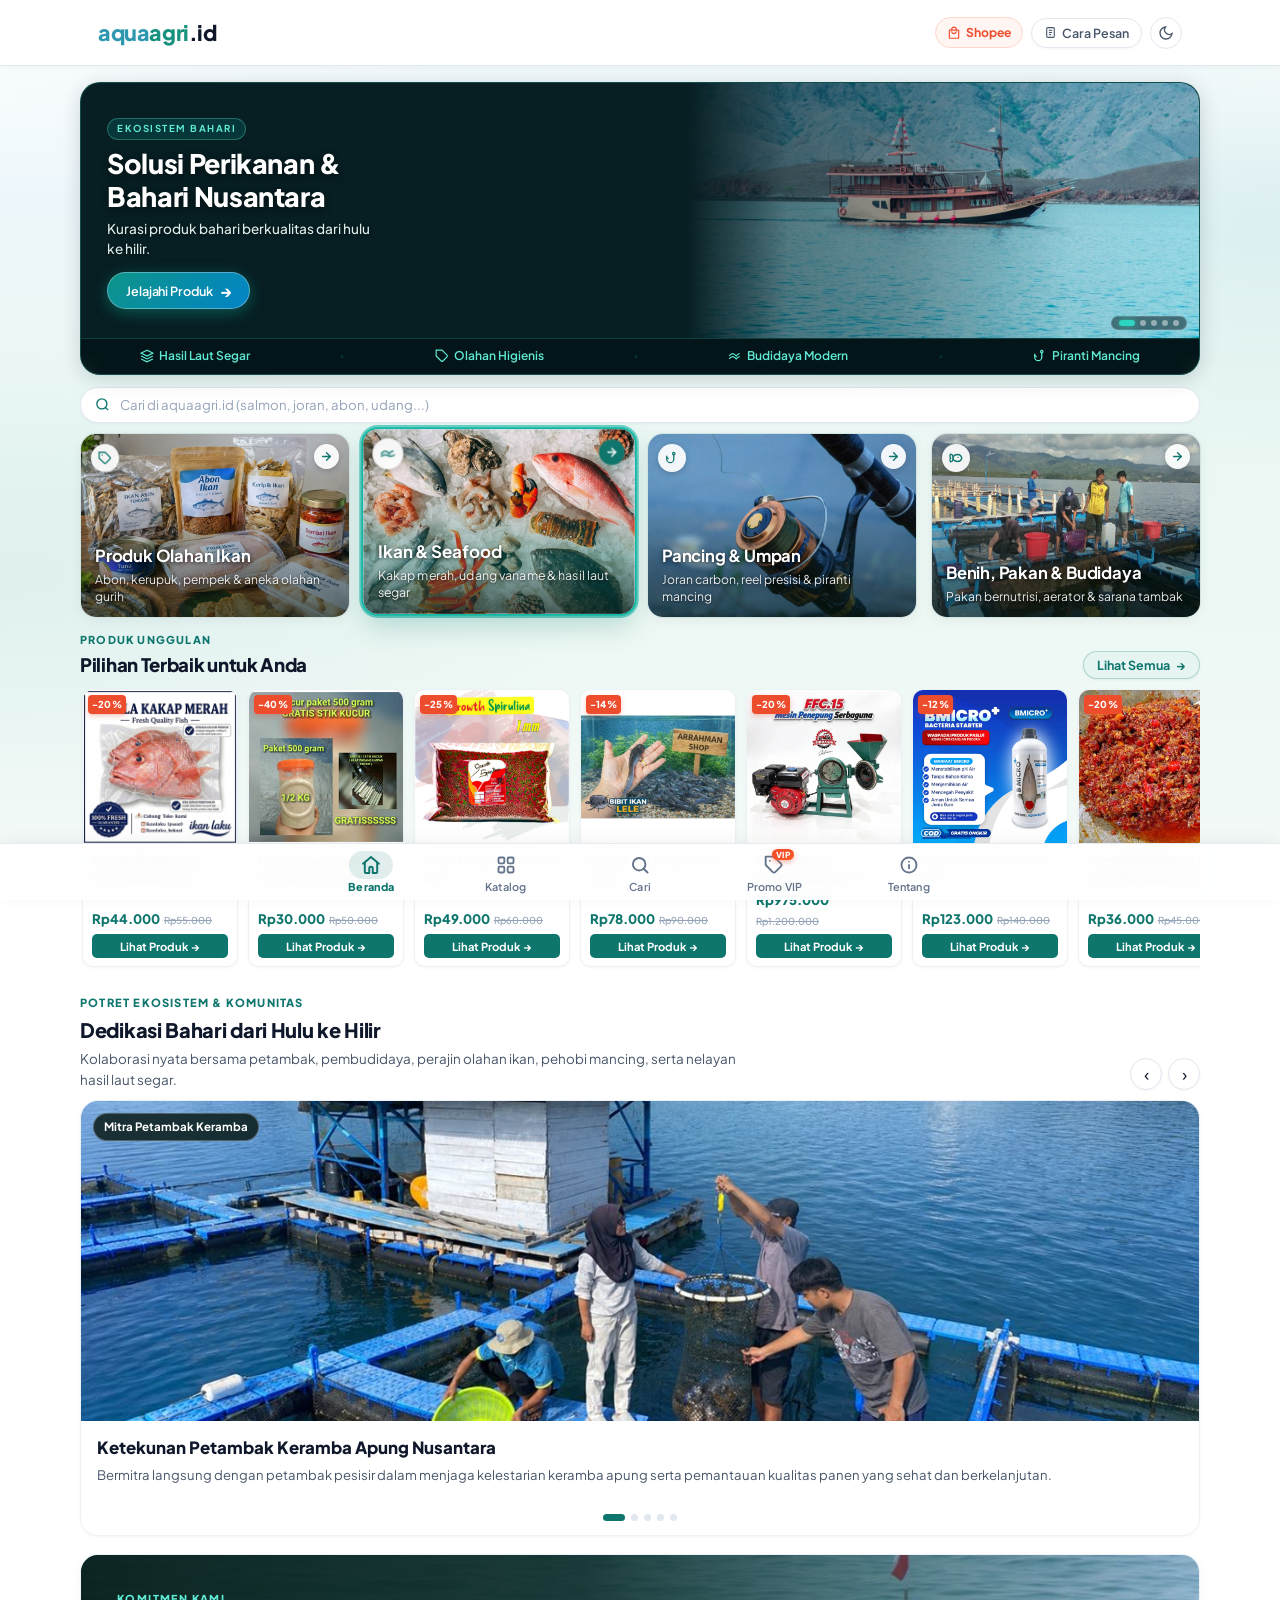
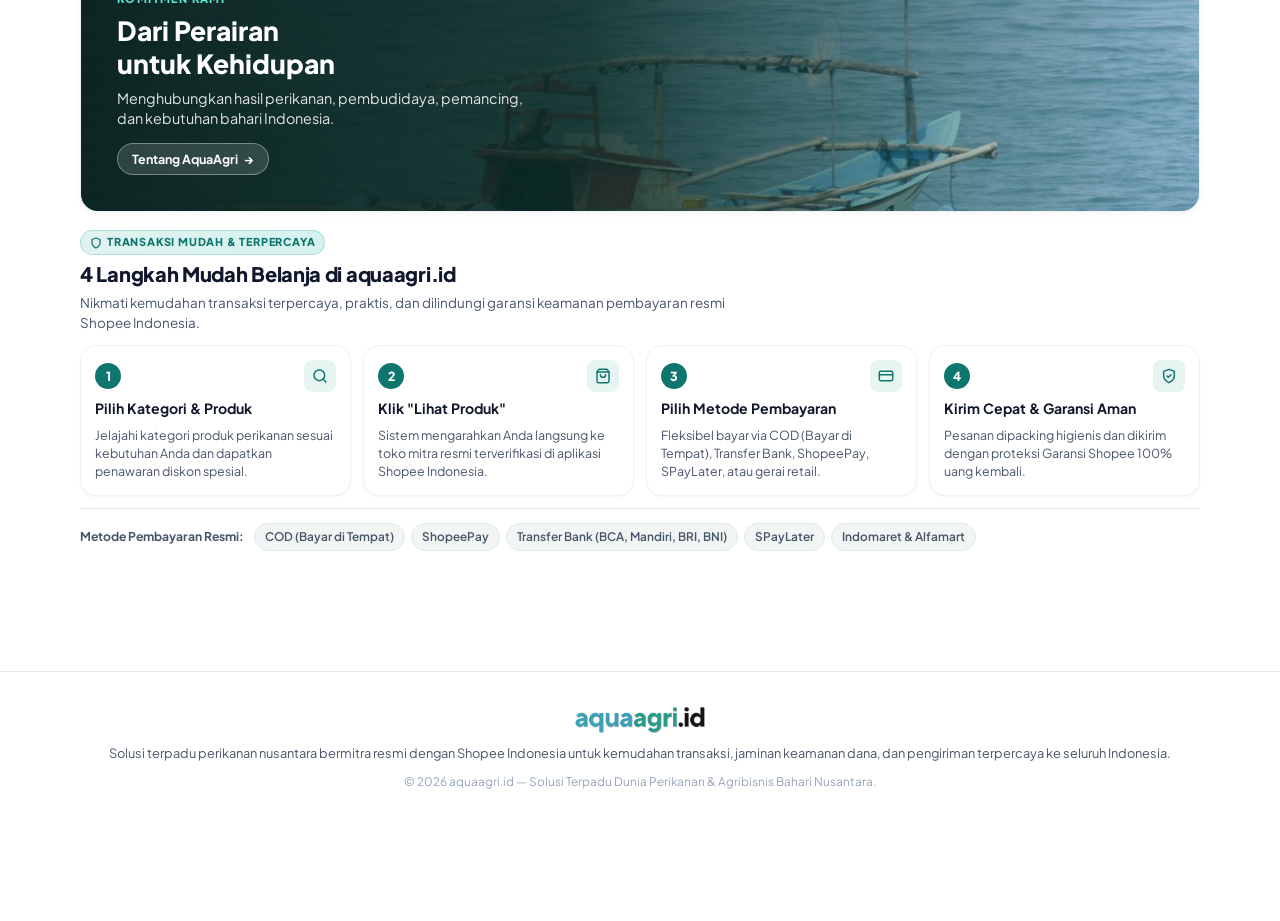
==== commit 14a9f49e: "style: rapikan area header pencarian agar lega, proporsional, dan nyaman di mata" ====
--- a/index.html
+++ b/index.html
@@ -35,7 +35,7 @@
 <link rel="preconnect" href="https://fonts.googleapis.com">
 <link rel="preconnect" href="https://fonts.gstatic.com" crossorigin>
 <link href="https://fonts.googleapis.com/css2?family=Plus+Jakarta+Sans:wght@400;500;600;700;800&display=swap" rel="stylesheet">
-<link rel="stylesheet" href="style.css?v=20261016_hierarchy_head_v8">
+<link rel="stylesheet" href="style.css?v=20261016_airy_clean_v9">
 
 <!-- STRUCTURED DATA SCHEMA.ORG (JSON-LD) UNTUK SEO GOOGLE -->
 <script type="application/ld+json">
@@ -1479,6 +1479,6 @@
 
   <script src="https://cdn.jsdelivr.net/npm/@supabase/supabase-js@2" defer></script>
   <script src="supabase-config.js" defer></script>
-  <script src="script.js?v=20261016_hierarchy_head_v8" defer></script>
+  <script src="script.js?v=20261016_airy_clean_v9" defer></script>
 </body>
 </html>
--- a/style.css
+++ b/style.css
@@ -2462,10 +2462,10 @@
 
 #topbarCategorySearchRow.topbar-sub-row,
 #topbarSearchInterfaceRow.topbar-sub-row {
-  padding: 3.5px 0 0;
+  padding: 6px 0 4px;
   border-top: none;
-  border-bottom: 1px solid rgba(15, 118, 110, 0.10);
-  box-shadow: 0 4px 16px rgba(15, 23, 42, 0.05);
+  border-bottom: 1px solid rgba(15, 118, 110, 0.08);
+  box-shadow: 0 3px 14px rgba(15, 23, 42, 0.04);
 }
 
 body.dark-mode .topbar-sub-row {
@@ -2479,22 +2479,20 @@
   box-shadow: 0 6px 18px rgba(0, 0, 0, 0.35);
 }
 
-/* TIER 2.5 SEARCH: CHIPS & URUTAN HARGA MENEMPEL LANGSUNG DENGAN FITUR SEARCH (COMPACT & SLEEK) */
+/* TIER 2.5 SEARCH: CHIPS & URUTAN HARGA MENEMPEL SELEMPANG LEGA, RAPI & MODERN */
 .search-filter-attached-bar {
-  border-top: 1px solid rgba(15, 118, 110, 0.07);
-  padding: 1.5px 0 1.5px;
-  margin-top: 1px;
-  background: rgba(255, 255, 255, 0.65);
-  backdrop-filter: blur(10px);
-  -webkit-backdrop-filter: blur(10px);
+  border-top: none;
+  padding: 5px 0 3px;
+  margin-top: 4px;
+  background: transparent;
   display: flex;
   flex-direction: column;
-  gap: 1.5px;
+  gap: 5px; /* Jeda bernafas alami antara baris kategori dan baris urutan */
 }
 
 body.dark-mode .search-filter-attached-bar {
-  border-top-color: rgba(45, 212, 191, 0.12);
-  background: rgba(8, 22, 19, 0.55);
+  border-top: none;
+  background: transparent;
 }
 
 .search-filter-attached-bar .search-chips-scroll {
@@ -2505,14 +2503,14 @@
   box-sizing: border-box;
 }
 
-/* BARIS TERPADU (REKOMENDASI A): JUMLAH HASIL (KIRI) + KONTROL URUTKAN (KANAN) */
+/* BARIS TERPADU: JUMLAH HASIL (KIRI) + KONTROL URUTKAN (KANAN) TANPA BORDER BERTUMPUK */
 .search-unified-bar {
-  border-top: 1px solid rgba(15, 118, 110, 0.07);
-  padding: 2px 0 2.5px;
+  border-top: none;
+  padding: 1px 0 4px;
 }
 
 body.dark-mode .search-unified-bar {
-  border-top-color: rgba(45, 212, 191, 0.10);
+  border-top: none;
 }
 
 .search-unified-inner {
@@ -2552,12 +2550,12 @@
 }
 
 .search-stat-count {
-  font-size: 0.64rem;
+  font-size: 0.66rem;
   font-weight: 700;
   color: #0f766e;
   background: rgba(15, 118, 110, 0.08);
-  border: 1px solid rgba(15, 118, 110, 0.18);
-  padding: 2px 6.5px;
+  border: 1px solid rgba(15, 118, 110, 0.16);
+  padding: 2.5px 7.5px;
   border-radius: var(--radius-pill);
   white-space: nowrap;
   letter-spacing: -0.1px;
@@ -2573,21 +2571,21 @@
 /* GARIS PEMISAH SAMAR */
 .search-unified-divider {
   width: 1px;
-  height: 15px;
-  background: rgba(15, 118, 110, 0.18);
+  height: 14px;
+  background: rgba(15, 118, 110, 0.16);
   flex-shrink: 0;
-  margin: 0 1px;
+  margin: 0 2px;
 }
 
 body.dark-mode .search-unified-divider {
-  background: rgba(45, 212, 191, 0.22);
+  background: rgba(45, 212, 191, 0.20);
 }
 
 /* SISI KANAN: PILIHAN URUTKAN ELEGAN, MINIMALIS & BISA DI-SLIDE MULUS */
 .search-unified-sort {
   display: flex;
   align-items: center;
-  gap: 5px;
+  gap: 5.5px;
   overflow-x: auto;
   overflow-y: hidden;
   scrollbar-width: none;
@@ -2596,7 +2594,7 @@
   overscroll-behavior-x: contain;
   flex: 1;
   min-width: 0;
-  padding: 1px 6px 1px 1px;
+  padding: 2px 6px 2px 1px;
   scroll-behavior: smooth;
   cursor: grab;
 }
@@ -2617,9 +2615,9 @@
 }
 
 .sort-pill-btn {
-  height: 22px;
-  padding: 0 6px;
-  font-size: 0.61rem;
+  height: 24px;
+  padding: 0 7.5px;
+  font-size: 0.63rem;
   font-weight: 600;
   font-family: inherit;
   border-radius: var(--radius-pill);
@@ -2629,16 +2627,27 @@
   cursor: pointer;
   display: inline-flex;
   align-items: center;
-  gap: 2.5px;
+  gap: 3px;
   white-space: nowrap;
   transition: all 0.2s ease;
   flex-shrink: 0;
   box-shadow: 0 1px 2px rgba(0, 0, 0, 0.03);
+  position: relative;
+}
+
+/* Touch area buffer untuk kenyamanan sentuh jempol */
+.sort-pill-btn::before {
+  content: "";
+  position: absolute;
+  top: -4px;
+  bottom: -4px;
+  left: -2px;
+  right: -2px;
 }
 
 .sort-pill-btn svg {
-  width: 9.5px;
-  height: 9.5px;
+  width: 10px;
+  height: 10px;
   flex-shrink: 0;
 }
 
@@ -2893,11 +2902,15 @@
 
 .search-chips-scroll {
   display: flex;
-  gap: 5.5px;
+  gap: 6px;
   overflow-x: auto;
+  overflow-y: hidden;
   scrollbar-width: none;
-  padding: 2px 2px 4px;
+  padding: 2px 2px 3px;
   -webkit-overflow-scrolling: touch;
+  touch-action: pan-x;
+  overscroll-behavior-x: contain;
+  scroll-behavior: smooth;
 }
 
 .search-chips-scroll::-webkit-scrollbar {
@@ -2910,13 +2923,17 @@
   border: 1px solid rgba(46, 152, 176, 0.22);
   color: #0b675e;
   border-radius: var(--radius-pill);
-  padding: 4.5px 12px;
-  font-size: 0.74rem;
+  height: 26px;
+  padding: 0 11px;
+  font-size: 0.70rem;
   font-weight: 600;
   cursor: pointer;
   transition: all 0.2s ease;
   white-space: nowrap;
   box-shadow: 0 1px 2px rgba(0, 0, 0, 0.03);
+  display: inline-flex;
+  align-items: center;
+  justify-content: center;
 }
 
 .search-chip:hover {
@@ -2949,9 +2966,9 @@
   color: #ffffff;
 }
 
-/* AREA KONTEN PENCARIAN (LEBIH TINGGI MENDEKATI HEAD) */
+/* AREA KONTEN PENCARIAN (LEGA, BERSIH & PROPORSIONAL DARI HEAD) */
 #searchView {
-  padding-top: 4px; /* Didekatkan langsung ke head / search interface */
+  padding-top: 11px; /* Jarak pas & nyaman: kartu produk tidak menabrak baris header */
   padding-bottom: 95px;
   margin-top: 0;
 }
@@ -4870,26 +4887,36 @@
 .sort-pill-btn {
   display: inline-flex;
   align-items: center;
-  gap: 2.5px;
+  gap: 3px;
   border: 1px solid rgba(15, 118, 110, 0.16);
   background: var(--surface-card);
   color: var(--text-secondary);
   font-family: inherit;
-  font-size: 0.61rem;
+  font-size: 0.63rem;
   font-weight: 600;
-  height: 22px;
-  padding: 0 6px;
+  height: 24px;
+  padding: 0 7.5px;
   border-radius: var(--radius-pill);
   cursor: pointer;
   white-space: nowrap;
   flex-shrink: 0;
   transition: all 0.2s cubic-bezier(0.22, 1, 0.36, 1);
   box-shadow: 0 1px 2px rgba(0, 0, 0, 0.03);
+  position: relative;
+}
+
+.sort-pill-btn::before {
+  content: "";
+  position: absolute;
+  top: -4px;
+  bottom: -4px;
+  left: -2px;
+  right: -2px;
 }
 
 .sort-pill-btn svg {
-  width: 9.5px;
-  height: 9.5px;
+  width: 10px;
+  height: 10px;
   flex-shrink: 0;
   opacity: 0.85;
 }
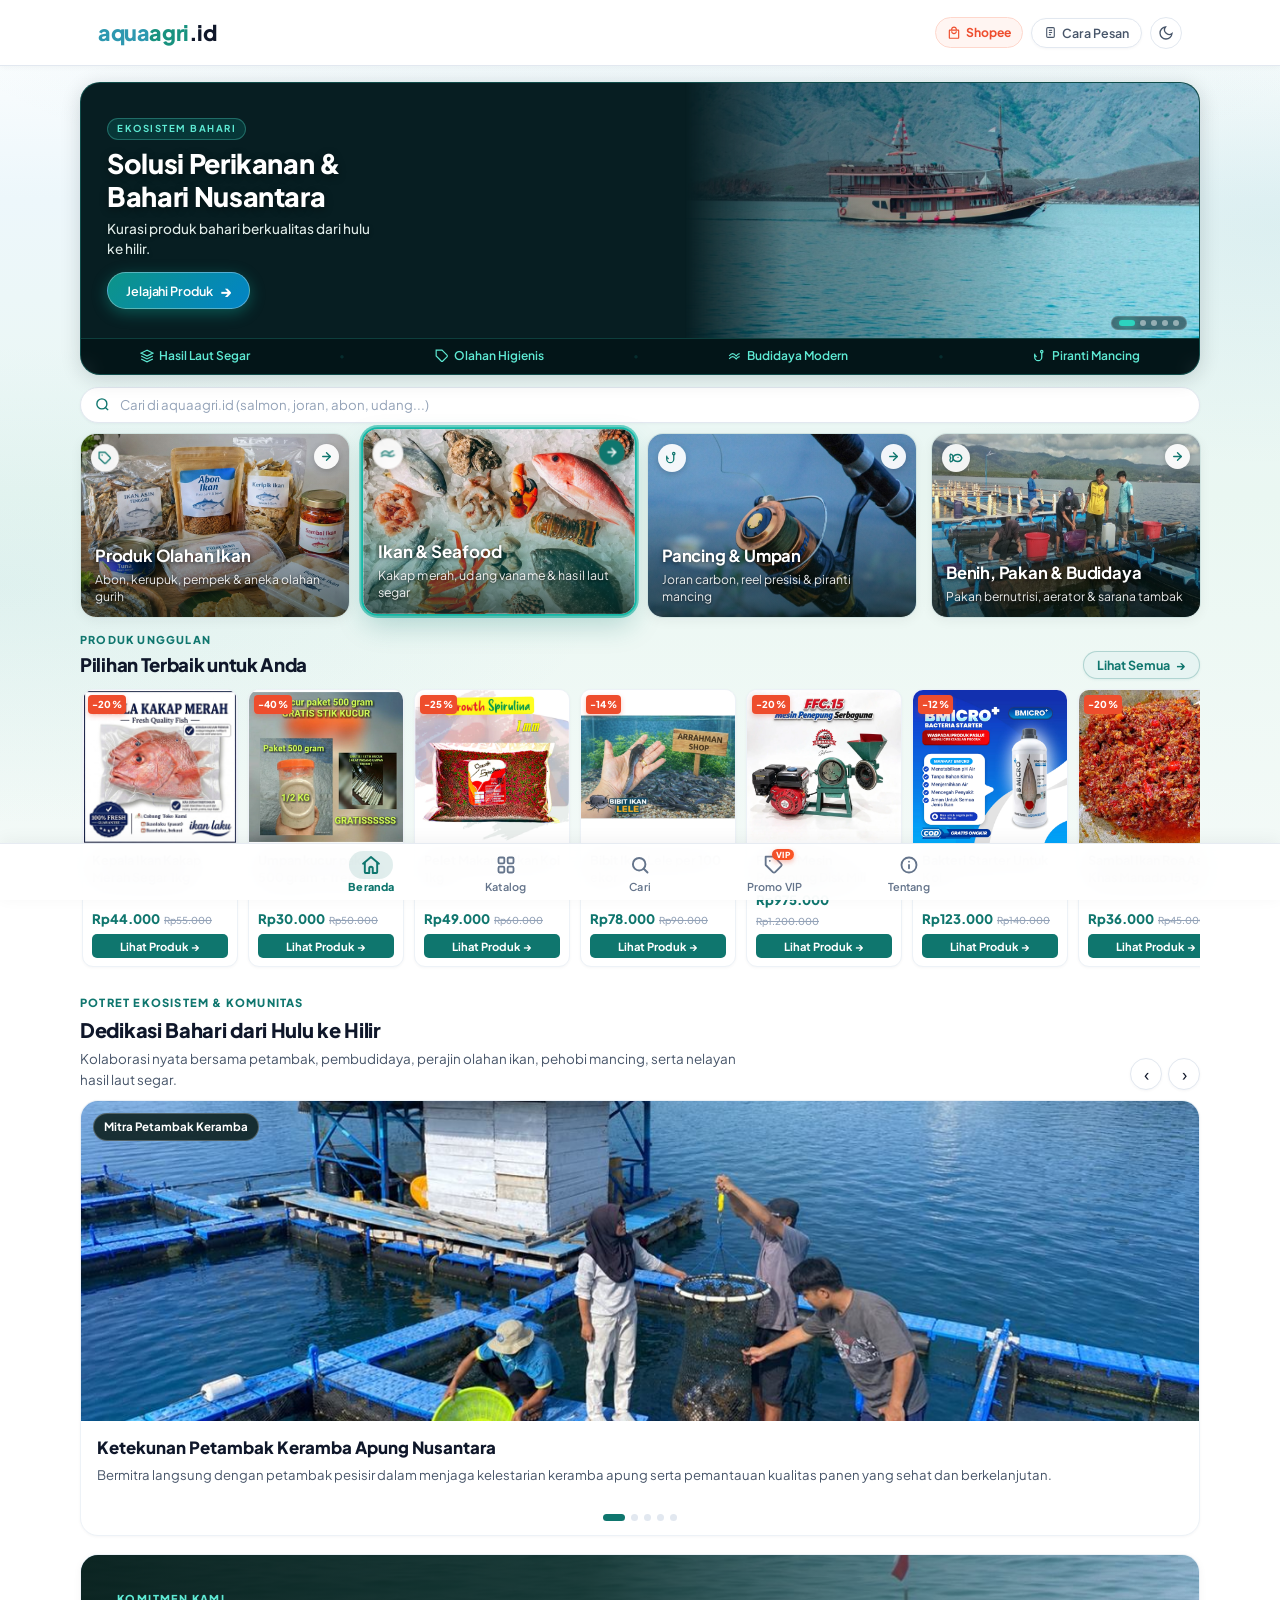
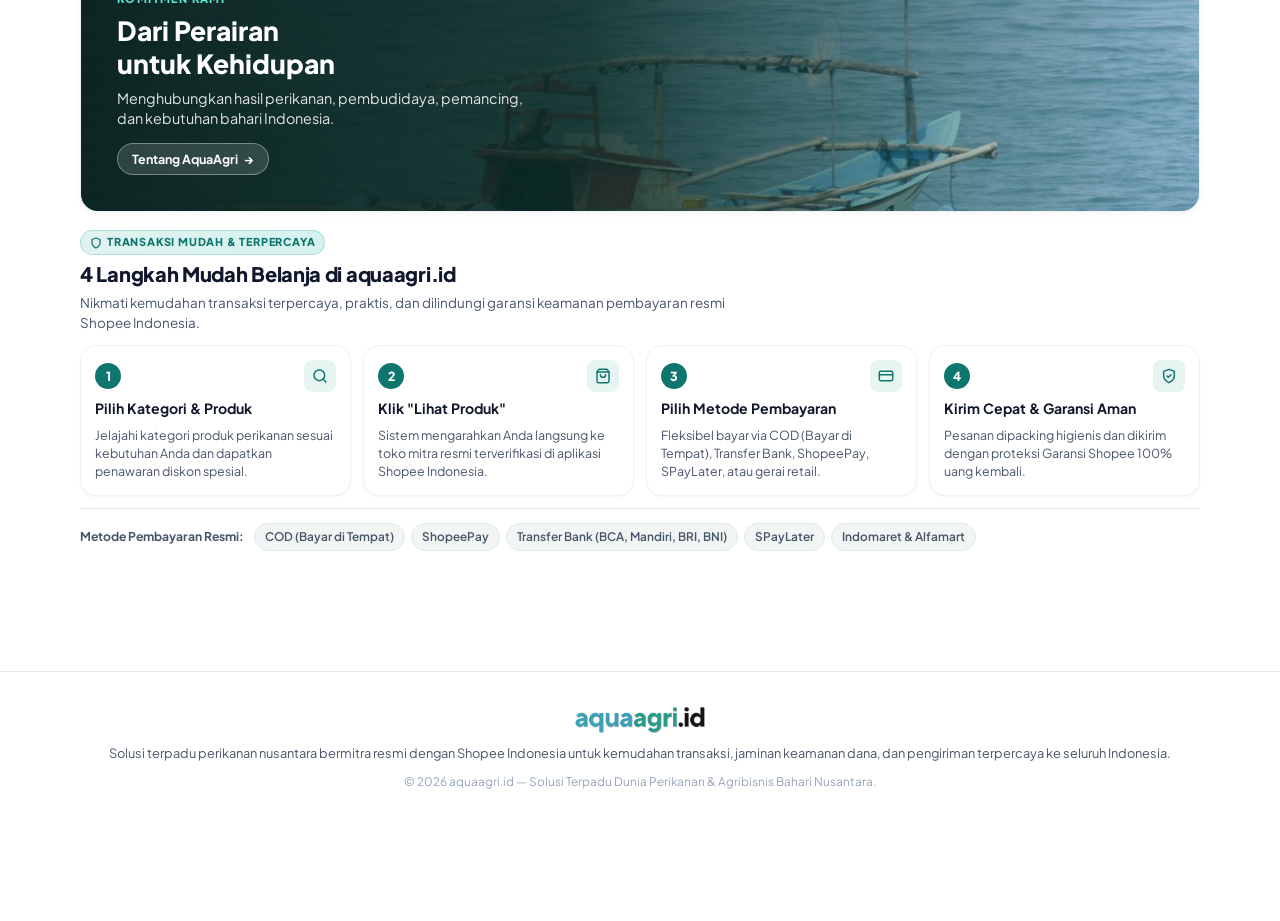
==== commit 874dbe2c: "fix: hapus tombol beranda di dalam banner dan rapikan tata letak urutan harga di atas grid produk" ====
--- a/index.html
+++ b/index.html
@@ -35,7 +35,7 @@
 <link rel="preconnect" href="https://fonts.googleapis.com">
 <link rel="preconnect" href="https://fonts.gstatic.com" crossorigin>
 <link href="https://fonts.googleapis.com/css2?family=Plus+Jakarta+Sans:wght@400;500;600;700;800&display=swap" rel="stylesheet">
-<link rel="stylesheet" href="style.css?v=20261016_airy_clean_v9">
+<link rel="stylesheet" href="style.css?v=20261016_category_refine_v10">
 
 <!-- STRUCTURED DATA SCHEMA.ORG (JSON-LD) UNTUK SEO GOOGLE -->
 <script type="application/ld+json">
@@ -247,41 +247,6 @@
           <button id="categorySearchClearBtn" class="category-clear-btn hidden" type="button" aria-label="Hapus kata kunci">✕</button>
         </div>
       </div>
-
-      <!-- BARIS URUTKAN HARGA: NEMPEL LANGSUNG DENGAN ATAS FITUR SEARCH SEBAGUS MUNGKIN -->
-      <div class="category-sort-attached-row" id="categorySortBar" aria-label="Urutkan daftar produk">
-        <div class="category-sort-attached-inner">
-          <span class="sort-bar-label">
-            <svg viewBox="0 0 24 24" width="13" height="13" fill="none" stroke="currentColor" stroke-width="2.3" stroke-linecap="round" stroke-linejoin="round" aria-hidden="true">
-              <path d="M7 15l5 5 5-5"/>
-              <path d="M7 9l5-5 5 5"/>
-            </svg>
-            <span>Urutkan</span>
-          </span>
-          <span class="sort-bar-divider" aria-hidden="true"></span>
-          <div class="sort-pills-scroll">
-            <button type="button" class="sort-pill-btn active" data-sort="default">
-              <span>Semua</span>
-            </button>
-            <button type="button" class="sort-pill-btn" data-sort="price-asc">
-              <svg viewBox="0 0 24 24" width="11" height="11" fill="none" stroke="currentColor" stroke-width="2.5" stroke-linecap="round" stroke-linejoin="round" aria-hidden="true"><line x1="12" y1="19" x2="12" y2="5"/><polyline points="5 12 12 5 19 12"/></svg>
-              <span>Termurah</span>
-            </button>
-            <button type="button" class="sort-pill-btn" data-sort="price-desc">
-              <svg viewBox="0 0 24 24" width="11" height="11" fill="none" stroke="currentColor" stroke-width="2.5" stroke-linecap="round" stroke-linejoin="round" aria-hidden="true"><line x1="12" y1="5" x2="12" y2="19"/><polyline points="19 12 12 19 5 12"/></svg>
-              <span>Termahal</span>
-            </button>
-            <button type="button" class="sort-pill-btn" data-sort="discount-desc">
-              <svg viewBox="0 0 24 24" width="11" height="11" fill="none" stroke="currentColor" stroke-width="2.4" stroke-linecap="round" stroke-linejoin="round" aria-hidden="true"><line x1="19" y1="5" x2="5" y2="19"/><circle cx="6.5" cy="6.5" r="2.5"/><circle cx="17.5" cy="17.5" r="2.5"/></svg>
-              <span>Diskon Besar</span>
-            </button>
-            <button type="button" class="sort-pill-btn" data-sort="popular">
-              <svg viewBox="0 0 24 24" width="11" height="11" fill="currentColor" aria-hidden="true"><polygon points="12 2 15.09 8.26 22 9.27 17 14.14 18.18 21.02 12 17.77 5.82 21.02 7 14.14 2 9.27 8.91 8.26 12 2"/></svg>
-              <span>Terpopuler</span>
-            </button>
-          </div>
-        </div>
-      </div>
     </div>
   </header>
 
@@ -627,18 +592,10 @@
          ------------------------------------------------------------ -->
     <section id="categoryView" class="view hidden" aria-label="Katalog Kategori Produk">
       
-      <!-- HERO BANNER KATEGORI DENGAN FOTO, NAVIGASI KEMBALI & DESKRIPSI -->
+      <!-- HERO BANNER KATEGORI (BERSIH, LEGA, FOTO LEPAS & ELEGAN) -->
       <div class="category-banner-card" id="categoryBannerCard">
         <img id="categoryBannerImg" src="banner-bahari-real.jpg" alt="Banner Kategori aquaagri.id" class="category-banner-bg" loading="eager">
         <div class="category-banner-overlay"></div>
-        <div class="category-banner-nav">
-          <button id="backBtn" class="category-back-btn" type="button" aria-label="Kembali ke Beranda">
-            <svg class="back-arrow-svg" viewBox="0 0 24 24" width="16" height="16" fill="none" stroke="currentColor" stroke-width="2.6" stroke-linecap="round" stroke-linejoin="round">
-              <path d="M19 12H5M12 19l-7-7 7-7"/>
-            </svg>
-            <span>Kembali ke Beranda</span>
-          </button>
-        </div>
         <div class="category-banner-content">
           <span class="category-banner-tag" id="categoryBannerTag">KATALOG PRODUK</span>
           <h2 id="categoryTitle" class="category-banner-title">Semua Produk</h2>
@@ -660,7 +617,7 @@
 
       <!-- FILTER & QUICK CHIPS PADA HALAMAN KATEGORI -->
       <section class="category-filter-section">
-        <!-- QUICK CHIPS SWITCHER KATEGORI -->
+        <!-- 1. QUICK CHIPS PENGELOMPOKAN KATEGORI -->
         <div class="category-chips-nav" id="categoryChipsNav">
           <button class="cat-chip-btn active" data-cat="semua" type="button">Semua</button>
           <button class="cat-chip-btn" data-cat="produk-olahan-ikan" type="button">Olahan Ikan</button>
@@ -676,6 +633,41 @@
           <button class="budi-chip-btn" data-sub="benih" type="button">Benih</button>
           <button class="budi-chip-btn" data-sub="alat-aksesoris" type="button">Alat & Aksesoris</button>
           <button class="budi-chip-btn" data-sub="suplemen" type="button">Suplemen</button>
+        </div>
+
+        <!-- 2. FITUR URUTAN HARGA (TEPAT DI ATAS DAFTAR PRODUK) -->
+        <div class="category-sort-attached-row" id="categorySortBar" aria-label="Urutkan daftar produk">
+          <div class="category-sort-attached-inner">
+            <span class="sort-bar-label">
+              <svg viewBox="0 0 24 24" width="12" height="12" fill="none" stroke="currentColor" stroke-width="2.3" stroke-linecap="round" stroke-linejoin="round" aria-hidden="true">
+                <path d="M7 15l5 5 5-5"/>
+                <path d="M7 9l5-5 5 5"/>
+              </svg>
+              <span>Urutkan</span>
+            </span>
+            <span class="sort-bar-divider" aria-hidden="true"></span>
+            <div class="sort-pills-scroll">
+              <button type="button" class="sort-pill-btn active" data-sort="default">
+                <span>Default</span>
+              </button>
+              <button type="button" class="sort-pill-btn" data-sort="price-asc">
+                <svg viewBox="0 0 24 24" width="10" height="10" fill="none" stroke="currentColor" stroke-width="2.5" stroke-linecap="round" stroke-linejoin="round" aria-hidden="true"><line x1="12" y1="19" x2="12" y2="5"/><polyline points="5 12 12 5 19 12"/></svg>
+                <span>Termurah</span>
+              </button>
+              <button type="button" class="sort-pill-btn" data-sort="price-desc">
+                <svg viewBox="0 0 24 24" width="10" height="10" fill="none" stroke="currentColor" stroke-width="2.5" stroke-linecap="round" stroke-linejoin="round" aria-hidden="true"><line x1="12" y1="5" x2="12" y2="19"/><polyline points="19 12 12 19 5 12"/></svg>
+                <span>Termahal</span>
+              </button>
+              <button type="button" class="sort-pill-btn" data-sort="discount-desc">
+                <svg viewBox="0 0 24 24" width="10" height="10" fill="none" stroke="currentColor" stroke-width="2.4" stroke-linecap="round" stroke-linejoin="round" aria-hidden="true"><line x1="19" y1="5" x2="5" y2="19"/><circle cx="6.5" cy="6.5" r="2.5"/><circle cx="17.5" cy="17.5" r="2.5"/></svg>
+                <span>Diskon</span>
+              </button>
+              <button type="button" class="sort-pill-btn" data-sort="popular">
+                <svg viewBox="0 0 24 24" width="10" height="10" fill="currentColor" aria-hidden="true"><polygon points="12 2 15.09 8.26 22 9.27 17 14.14 18.18 21.02 12 17.77 5.82 21.02 7 14.14 2 9.27 8.91 8.26 12 2"/></svg>
+                <span>Populer</span>
+              </button>
+            </div>
+          </div>
         </div>
 
         <select id="filterSelect" class="hidden" aria-label="Filter kategori produk">
@@ -1479,6 +1471,6 @@
 
   <script src="https://cdn.jsdelivr.net/npm/@supabase/supabase-js@2" defer></script>
   <script src="supabase-config.js" defer></script>
-  <script src="script.js?v=20261016_airy_clean_v9" defer></script>
+  <script src="script.js?v=20261016_category_refine_v10" defer></script>
 </body>
 </html>
--- a/style.css
+++ b/style.css
@@ -1865,11 +1865,11 @@
   position: relative;
   border-radius: var(--radius-xl);
   overflow: hidden;
-  margin-bottom: 6px;
-  min-height: 145px;
+  margin-bottom: 8px;
+  min-height: 120px;
   display: flex;
   flex-direction: column;
-  justify-content: space-between;
+  justify-content: flex-end;
   box-shadow: var(--shadow-sm);
   border: 1px solid rgba(15, 118, 110, 0.16);
   background: var(--surface-card);
@@ -1898,61 +1898,22 @@
   /* Gradasi bahari transparan lembut: foto tetap terang & teks kontras jelas */
   background: linear-gradient(
     180deg,
-    rgba(10, 42, 48, 0.18) 0%,
-    rgba(8, 34, 38, 0.40) 45%,
-    rgba(6, 26, 30, 0.68) 100%
+    rgba(10, 42, 48, 0.10) 0%,
+    rgba(8, 34, 38, 0.35) 40%,
+    rgba(6, 26, 30, 0.72) 100%
   );
   z-index: 2;
   pointer-events: none;
 }
 
 .category-banner-nav {
-  position: relative;
-  z-index: 3;
-  display: flex;
-  align-items: center;
-  justify-content: space-between;
-  padding: 10px 12px;
-}
-
-.category-back-btn {
-  display: inline-flex;
-  align-items: center;
-  gap: 6px;
-  background: rgba(255, 255, 255, 0.94);
-  backdrop-filter: blur(8px);
-  -webkit-backdrop-filter: blur(8px);
-  border: 1px solid rgba(255, 255, 255, 0.55);
-  border-radius: var(--radius-pill);
-  padding: 5px 12px;
-  font-size: 0.74rem;
-  font-weight: 700;
-  color: #0f766e;
-  cursor: pointer;
-  transition: all 0.2s ease;
-  box-shadow: 0 2px 7px rgba(0, 0, 0, 0.18);
-}
-
-.category-back-btn:hover {
-  background: #ffffff;
-  color: #0d5e56;
-  transform: translateX(-2px);
-}
-
-body.dark-mode .category-back-btn {
-  background: rgba(15, 36, 31, 0.92);
-  border-color: rgba(45, 212, 191, 0.3);
-  color: #2dd4bf;
-}
-
-.back-arrow-svg {
-  flex-shrink: 0;
+  display: none !important;
 }
 
 .category-banner-content {
   position: relative;
   z-index: 3;
-  padding: 6px 14px 12px;
+  padding: 14px 14px 11px;
   display: flex;
   flex-direction: column;
   gap: 3px;
@@ -2076,17 +2037,21 @@
 .category-filter-section {
   display: flex;
   flex-direction: column;
-  gap: 3px;
-  margin-bottom: 3px;
+  gap: 4px;
+  margin-bottom: 5px;
 }
 
 .category-chips-nav {
   display: flex;
   gap: 6px;
   overflow-x: auto;
+  overflow-y: hidden;
   scrollbar-width: none;
-  padding: 2px 2px 2px;
+  padding: 2px 2px 3px;
   -webkit-overflow-scrolling: touch;
+  touch-action: pan-x;
+  overscroll-behavior-x: contain;
+  scroll-behavior: smooth;
 }
 
 .category-chips-nav::-webkit-scrollbar {
@@ -4799,67 +4764,69 @@
    ============================================================ */
 
 #topbarCategorySearchRow.topbar-sub-row {
-  padding: 6px 0 0;
-  border-bottom: 1px solid rgba(15, 118, 110, 0.12);
-  box-shadow: 0 4px 14px rgba(15, 23, 42, 0.05);
+  padding: 6px 0 8px;
+  border-bottom: 1px solid rgba(15, 118, 110, 0.08);
+  box-shadow: 0 2px 10px rgba(15, 23, 42, 0.04);
 }
 
 body.dark-mode #topbarCategorySearchRow.topbar-sub-row {
   border-bottom-color: rgba(45, 212, 191, 0.16);
-  box-shadow: 0 6px 18px rgba(0, 0, 0, 0.35);
-}
-
+  box-shadow: 0 4px 14px rgba(0, 0, 0, 0.35);
+}
+
+/* BARIS URUTKAN HARGA PADA HALAMAN KATEGORI (TEPAT DI ATAS GRID PRODUK) */
 .category-sort-attached-row {
-  border-top: 1px solid rgba(15, 118, 110, 0.08);
-  padding: 5px 0 7px;
-  margin-top: 5px;
-  background: rgba(255, 255, 255, 0.50);
-  backdrop-filter: blur(8px);
-  -webkit-backdrop-filter: blur(8px);
+  border-top: none;
+  padding: 2px 0 1px;
+  margin-top: 2px;
+  margin-bottom: 4px;
+  background: transparent;
+  display: flex;
+  align-items: center;
 }
 
 body.dark-mode .category-sort-attached-row {
-  border-top-color: rgba(45, 212, 191, 0.12);
-  background: rgba(8, 22, 19, 0.40);
+  border-top: none;
+  background: transparent;
 }
 
 .category-sort-attached-inner {
-  max-width: 580px;
-  margin: 0 auto;
-  padding: 0 14px;
-  display: flex;
-  align-items: center;
-  gap: 8px;
+  max-width: 100%;
+  margin: 0;
+  padding: 0;
+  display: flex;
+  align-items: center;
+  gap: 7px;
   width: 100%;
   box-sizing: border-box;
 }
 
 @media (min-width: 768px) {
   .category-sort-attached-inner {
-    max-width: 920px;
-    padding: 0 24px;
+    max-width: 100%;
+    padding: 0;
     gap: 10px;
   }
 }
 
 @media (min-width: 1024px) {
   .category-sort-attached-inner {
-    max-width: 1140px;
-    padding: 0 28px;
+    max-width: 100%;
+    padding: 0;
   }
 }
 
 .sort-bar-label {
   display: inline-flex;
   align-items: center;
-  gap: 4px;
-  font-size: 0.72rem;
-  font-weight: 800;
+  gap: 3.5px;
+  font-size: 0.68rem;
+  font-weight: 700;
   color: #0f766e;
   letter-spacing: -0.1px;
   white-space: nowrap;
   flex-shrink: 0;
-  padding-left: 2px;
+  padding-left: 1px;
 }
 
 .sort-bar-divider {
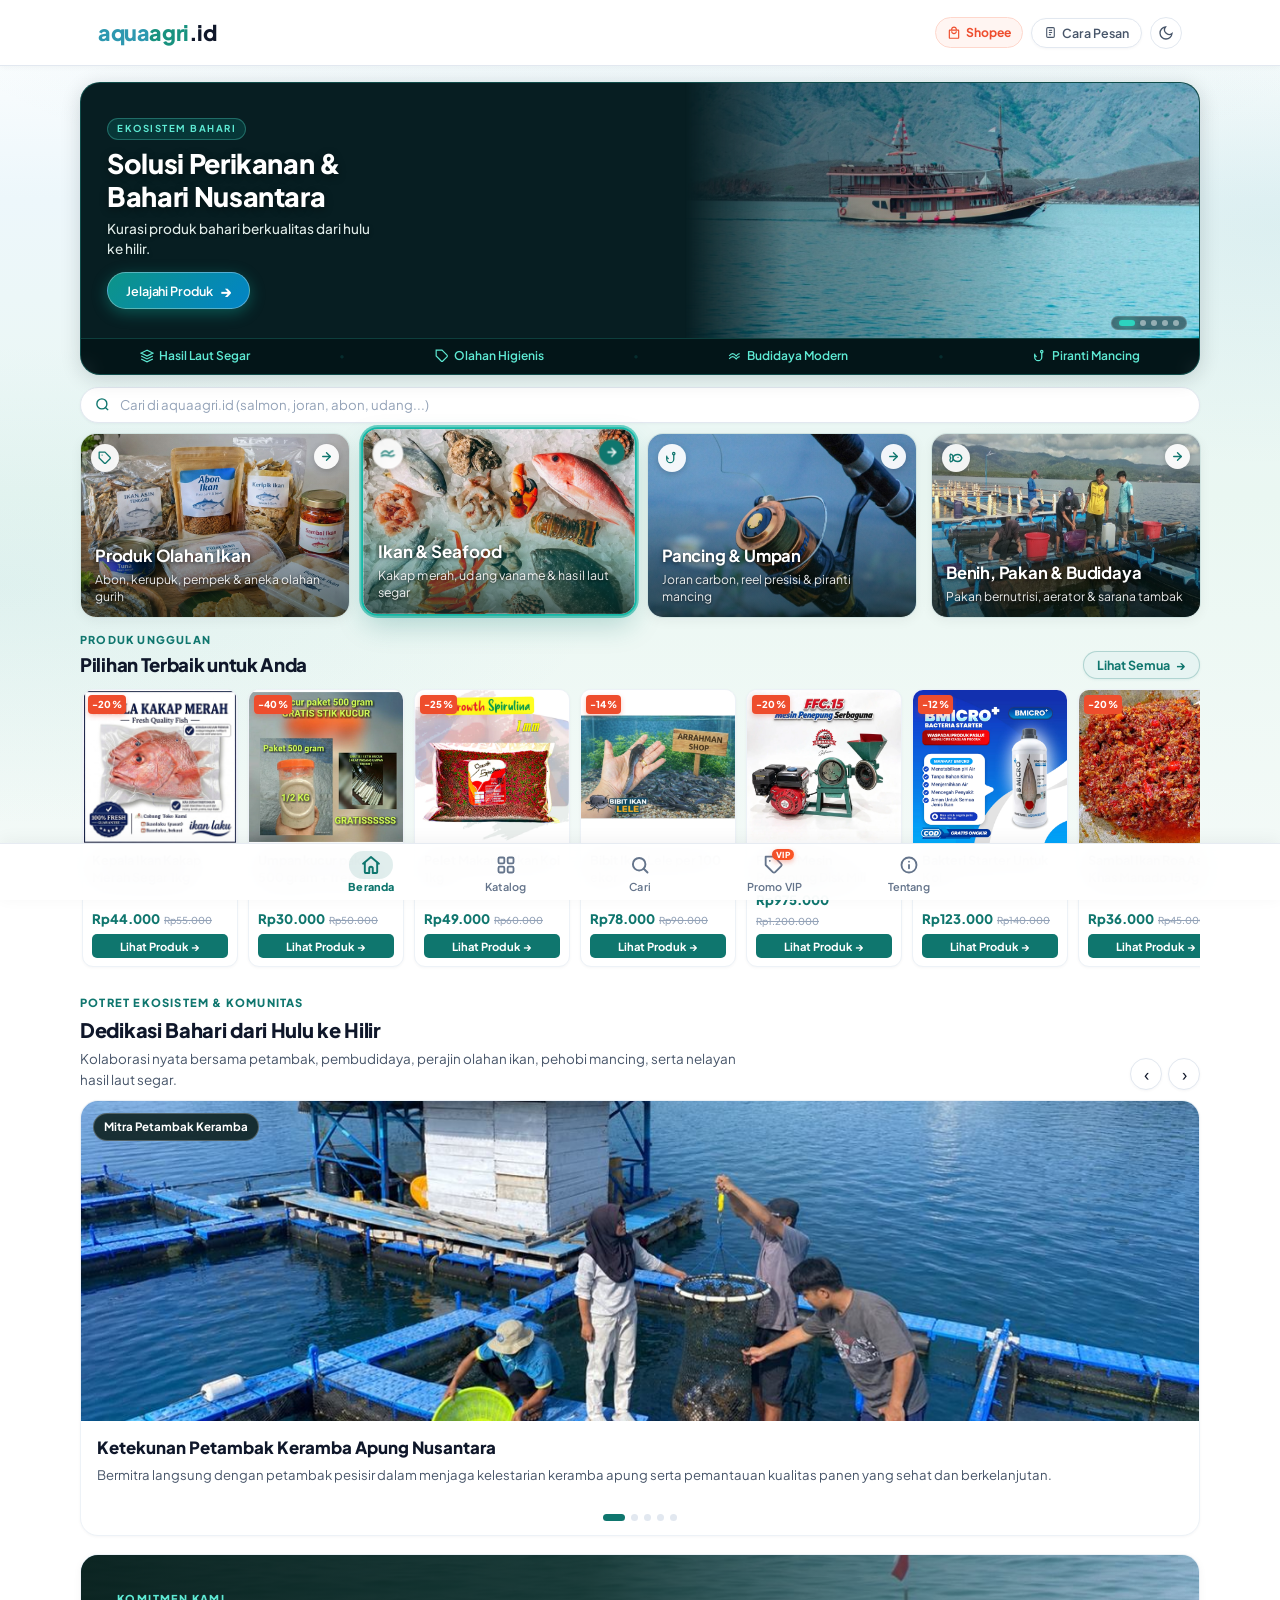
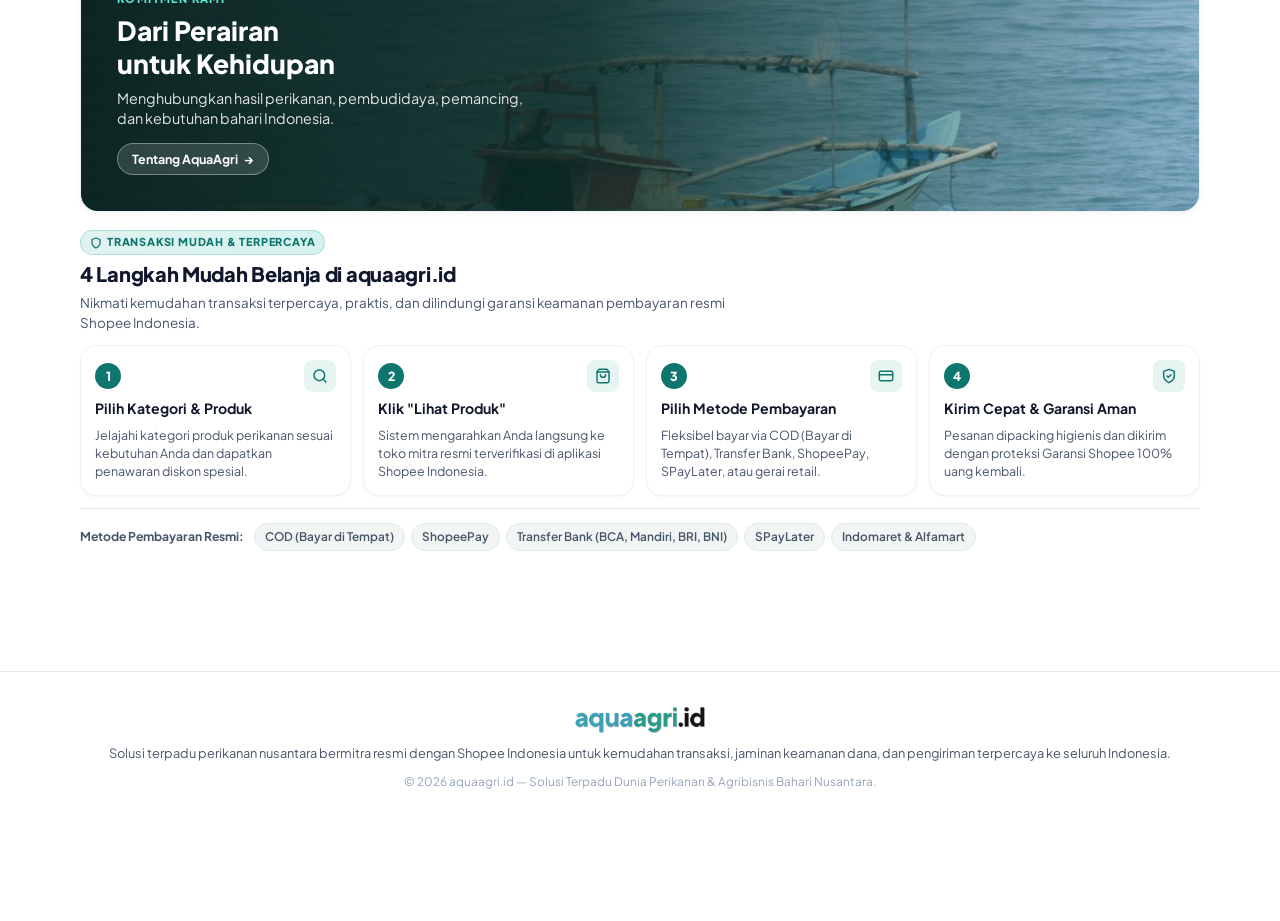
==== commit 2df1bee9: "fix: optimasi sekuens izin notifikasi dan instalasi PWA otomatis tanpa konflik" ====
--- a/index.html
+++ b/index.html
@@ -35,7 +35,7 @@
 <link rel="preconnect" href="https://fonts.googleapis.com">
 <link rel="preconnect" href="https://fonts.gstatic.com" crossorigin>
 <link href="https://fonts.googleapis.com/css2?family=Plus+Jakarta+Sans:wght@400;500;600;700;800&display=swap" rel="stylesheet">
-<link rel="stylesheet" href="style.css?v=20261016_category_refine_v10">
+<link rel="stylesheet" href="style.css?v=20261016_pwa_seq_v11">
 
 <!-- STRUCTURED DATA SCHEMA.ORG (JSON-LD) UNTUK SEO GOOGLE -->
 <script type="application/ld+json">
@@ -1471,6 +1471,6 @@
 
   <script src="https://cdn.jsdelivr.net/npm/@supabase/supabase-js@2" defer></script>
   <script src="supabase-config.js" defer></script>
-  <script src="script.js?v=20261016_category_refine_v10" defer></script>
+  <script src="script.js?v=20261016_pwa_seq_v11" defer></script>
 </body>
 </html>
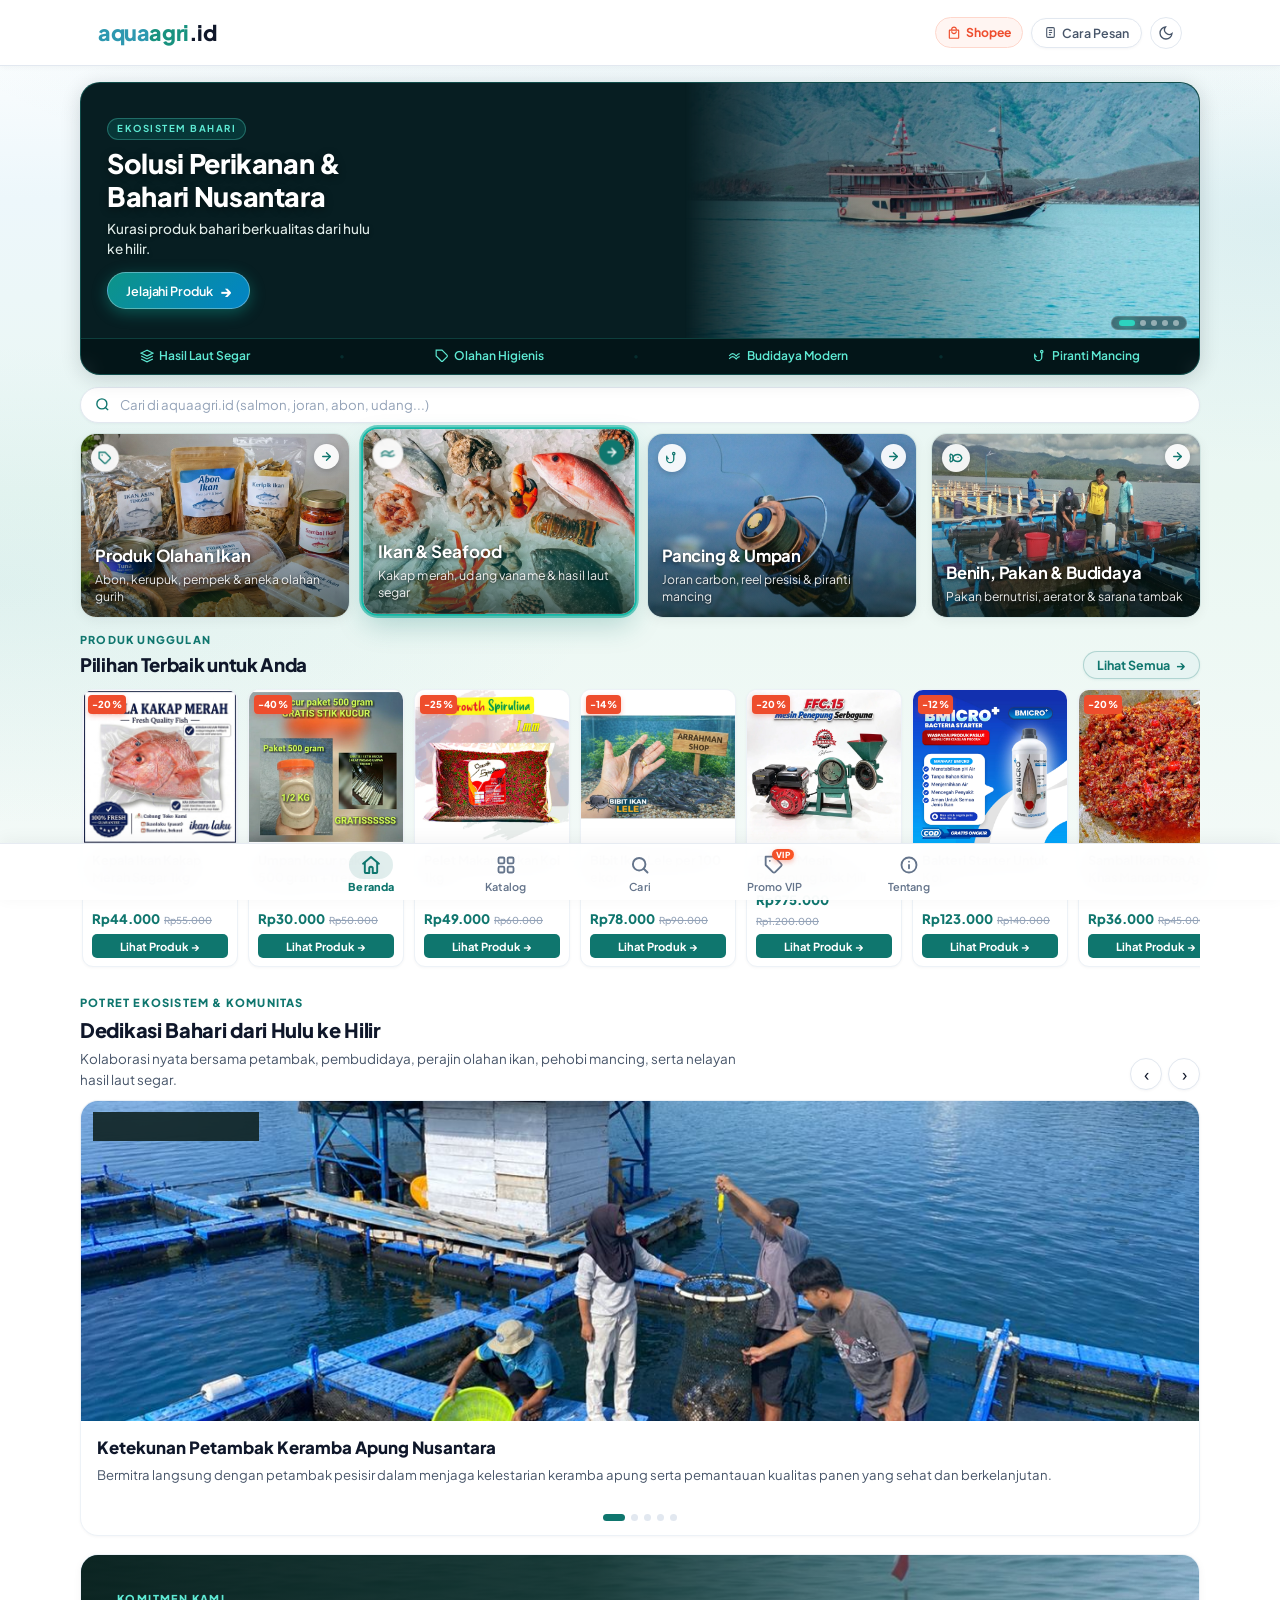
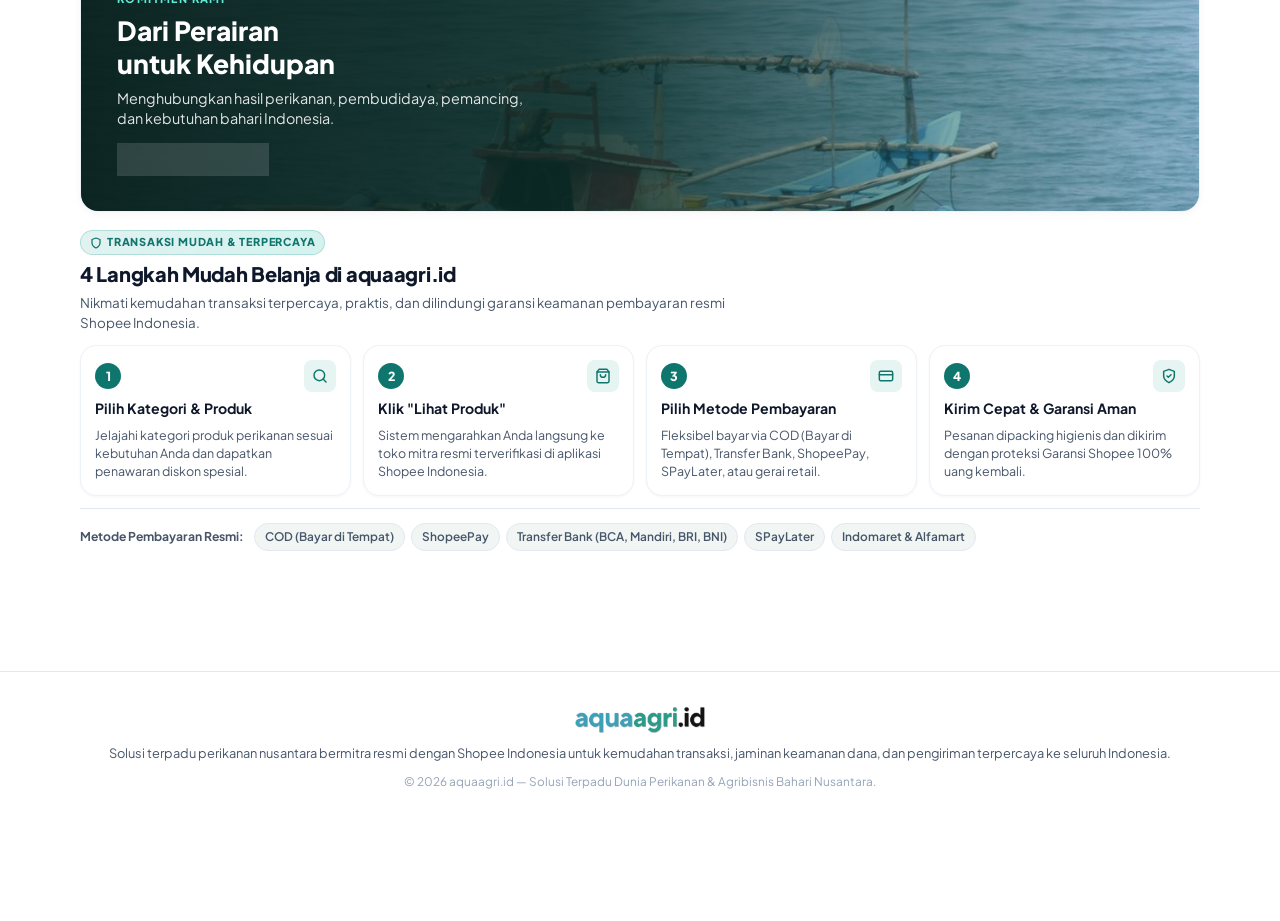
==== commit ac981d40: "fix: aktifkan dukungan resmi PWA dan notifikasi iOS iPhone dengan panduan interaktif dan pemenuhan i" ====
--- a/index.html
+++ b/index.html
@@ -9,13 +9,16 @@
 <!-- FAVICON & WARNA TEMA BROWSER -->
 <link rel="icon" type="image/png" href="icon-192.png">
 <link rel="apple-touch-icon" href="icon-192.png">
+<link rel="apple-touch-icon" sizes="180x180" href="icon-192.png">
+<link rel="apple-touch-icon" sizes="192x192" href="icon-192.png">
+<link rel="apple-touch-icon" sizes="512x512" href="icon-512.png">
 <meta name="theme-color" content="#0d9488">
 
 <!-- PWA & WEBAPK MANIFEST RESMI -->
 <link rel="manifest" href="manifest.json">
 <meta name="mobile-web-app-capable" content="yes">
 <meta name="apple-mobile-web-app-capable" content="yes">
-<meta name="apple-mobile-web-app-status-bar-style" content="black-translucent">
+<meta name="apple-mobile-web-app-status-bar-style" content="default">
 <meta name="apple-mobile-web-app-title" content="AquaAgri">
 
 <!-- OPEN GRAPH & SOSMED THUMBNAIL PREVIEW (WHATSAPP, FACEBOOK, TELEGRAM, X) -->
@@ -35,7 +38,7 @@
 <link rel="preconnect" href="https://fonts.googleapis.com">
 <link rel="preconnect" href="https://fonts.gstatic.com" crossorigin>
 <link href="https://fonts.googleapis.com/css2?family=Plus+Jakarta+Sans:wght@400;500;600;700;800&display=swap" rel="stylesheet">
-<link rel="stylesheet" href="style.css?v=20261016_pwa_seq_v11">
+<link rel="stylesheet" href="style.css?v=20261016_ios_pwa_v12">
 
 <!-- STRUCTURED DATA SCHEMA.ORG (JSON-LD) UNTUK SEO GOOGLE -->
 <script type="application/ld+json">
@@ -1446,6 +1449,94 @@
     </div>
   </aside>
 
+  <!-- ============================================================
+       MODAL PANDUAN RESMI INSTALASI & NOTIFIKASI IPHONE / IOS (APPLE PWA)
+       ============================================================ -->
+  <aside id="iosInstallModal" class="ios-install-modal-overlay hidden" role="dialog" aria-modal="true" aria-label="Panduan Pasang Aplikasi AquaAgri di iPhone">
+    <div class="ios-install-sheet">
+      <div class="ios-sheet-handle"></div>
+      <div class="ios-sheet-header">
+        <div class="ios-app-preview">
+          <img src="icon-192.png" alt="Logo AquaAgri" class="ios-app-icon">
+          <div class="ios-app-info">
+            <h3 class="ios-app-title">AquaAgri Indonesia</h3>
+            <span class="ios-app-badge">Aplikasi Resmi Apple iOS &bull; 1 MB</span>
+          </div>
+        </div>
+        <button id="iosModalCloseBtn" type="button" class="ios-sheet-close" aria-label="Tutup panduan">&times;</button>
+      </div>
+
+      <div class="ios-sheet-body">
+        <div class="ios-notice-box">
+          <span class="ios-notice-icon">&#128276;</span>
+          <p class="ios-notice-text">
+            <strong>Khusus Pengguna iPhone:</strong> Apple mewajibkan pemasangan AquaAgri ke Layar Utama agar notifikasi diskon &amp; voucher VIP dapat aktif ke HP Anda.
+          </p>
+        </div>
+
+        <div class="ios-steps-list">
+          <div class="ios-step-item">
+            <div class="ios-step-num">1</div>
+            <div class="ios-step-content">
+              <span class="ios-step-title">Ketuk tombol Bagikan <em>(Share)</em></span>
+              <p class="ios-step-text">
+                Di bilah menu bawah Safari iPhone, ketuk ikon 
+                <span class="ios-icon-badge">
+                  <svg viewBox="0 0 24 24" width="15" height="15" fill="none" stroke="currentColor" stroke-width="2.2" stroke-linecap="round" stroke-linejoin="round">
+                    <path d="M4 12v8a2 2 0 0 0 2 2h12a2 2 0 0 0 2-2v-8"></path>
+                    <polyline points="16 6 12 2 8 6"></polyline>
+                    <line x1="12" y1="2" x2="12" y2="15"></line>
+                  </svg>
+                  Bagikan
+                </span>
+              </p>
+            </div>
+          </div>
+
+          <div class="ios-step-item">
+            <div class="ios-step-num">2</div>
+            <div class="ios-step-content">
+              <span class="ios-step-title">Pilih <em>"Tambah ke Layar Utama"</em></span>
+              <p class="ios-step-text">
+                Gulir sedikit menu ke bawah, lalu pilih 
+                <span class="ios-icon-badge">
+                  <svg viewBox="0 0 24 24" width="15" height="15" fill="none" stroke="currentColor" stroke-width="2.2">
+                    <rect x="3" y="3" width="18" height="18" rx="4"></rect>
+                    <line x1="12" y1="8" x2="12" y2="16"></line>
+                    <line x1="8" y1="12" x2="16" y2="12"></line>
+                  </svg>
+                  Tambah ke Layar Utama
+                </span>
+              </p>
+            </div>
+          </div>
+
+          <div class="ios-step-item">
+            <div class="ios-step-num">3</div>
+            <div class="ios-step-content">
+              <span class="ios-step-title">Ketuk <em>"Tambah"</em> di sudut kanan atas</span>
+              <p class="ios-step-text">Aplikasi AquaAgri langsung siap di Layar Utama iPhone Anda tanpa membebani memori.</p>
+            </div>
+          </div>
+
+          <div class="ios-step-item highlight">
+            <div class="ios-step-num">&#127873;</div>
+            <div class="ios-step-content">
+              <span class="ios-step-title">Buka Aplikasi &amp; Izinkan Notifikasi</span>
+              <p class="ios-step-text">Buka AquaAgri dari Layar Utama HP, lalu ketuk <strong>"Izinkan"</strong> saat muncul konfirmasi Apple untuk menerima notifikasi diskon &amp; promo eksklusif!</p>
+            </div>
+          </div>
+        </div>
+      </div>
+
+      <div class="ios-sheet-footer">
+        <button id="iosGuideUnderstoodBtn" type="button" class="btn-ios-primary">
+          Saya Mengerti &bull; Siap Pasang
+        </button>
+      </div>
+    </div>
+  </aside>
+
   <!-- FLOATING BELL ICON (PENGUNJUNG TETAP BISA AKSES PROMO KAPAN SAJA) -->
   <button id="notifFloatingBell" class="notif-floating-bell hidden" type="button" aria-label="Aktifkan Notifikasi Diskon" title="Klaim Voucher Diskon Shopee">
     <div class="notif-bell-icon-wrap">
@@ -1471,6 +1562,6 @@
 
   <script src="https://cdn.jsdelivr.net/npm/@supabase/supabase-js@2" defer></script>
   <script src="supabase-config.js" defer></script>
-  <script src="script.js?v=20261016_pwa_seq_v11" defer></script>
+  <script src="script.js?v=20261016_ios_pwa_v12" defer></script>
 </body>
 </html>
--- a/style.css
+++ b/style.css
@@ -5914,7 +5914,323 @@
   50% { transform: scale(1.12); }
 }
 
-
-
-
-
+/* ============================================================
+   MODAL PANDUAN INSTALASI & NOTIFIKASI IPHONE / IOS (APPLE PWA)
+   ============================================================ */
+.ios-install-modal-overlay {
+  position: fixed;
+  inset: 0;
+  z-index: 10000;
+  background: rgba(15, 23, 42, 0.65);
+  backdrop-filter: blur(8px);
+  -webkit-backdrop-filter: blur(8px);
+  display: flex;
+  align-items: flex-end;
+  justify-content: center;
+  transition: opacity 0.3s cubic-bezier(0.16, 1, 0.3, 1), visibility 0.3s;
+}
+
+.ios-install-modal-overlay.hidden {
+  opacity: 0;
+  visibility: hidden;
+  pointer-events: none;
+}
+
+.ios-install-sheet {
+  width: 100%;
+  max-width: 460px;
+  max-height: 88vh;
+  background: #ffffff;
+  border-radius: 26px 26px 0 0;
+  box-shadow: 0 -12px 40px rgba(0, 0, 0, 0.28);
+  padding: 12px 20px calc(24px + env(safe-area-inset-bottom, 14px));
+  display: flex;
+  flex-direction: column;
+  overflow-y: auto;
+  -webkit-overflow-scrolling: touch;
+  animation: iosSheetSlideUp 0.32s cubic-bezier(0.16, 1, 0.3, 1) forwards;
+}
+
+@keyframes iosSheetSlideUp {
+  from {
+    transform: translateY(100%);
+    opacity: 0.6;
+  }
+  to {
+    transform: translateY(0);
+    opacity: 1;
+  }
+}
+
+.ios-sheet-handle {
+  width: 40px;
+  height: 5px;
+  background: #cbd5e1;
+  border-radius: 999px;
+  margin: 4px auto 14px;
+  flex-shrink: 0;
+}
+
+.ios-sheet-header {
+  display: flex;
+  align-items: center;
+  justify-content: space-between;
+  margin-bottom: 14px;
+}
+
+.ios-app-preview {
+  display: flex;
+  align-items: center;
+  gap: 12px;
+}
+
+.ios-app-icon {
+  width: 46px;
+  height: 46px;
+  border-radius: 12px;
+  box-shadow: 0 4px 12px rgba(0, 0, 0, 0.12);
+  object-fit: cover;
+  flex-shrink: 0;
+}
+
+.ios-app-info {
+  display: flex;
+  flex-direction: column;
+  gap: 2px;
+}
+
+.ios-app-title {
+  margin: 0;
+  font-size: 1.02rem;
+  font-weight: 800;
+  color: #0f172a;
+  letter-spacing: -0.2px;
+}
+
+.ios-app-badge {
+  font-size: 0.68rem;
+  font-weight: 700;
+  color: #0d9488;
+  background: rgba(13, 148, 136, 0.12);
+  padding: 2px 8px;
+  border-radius: 999px;
+  display: inline-block;
+  align-self: flex-start;
+}
+
+.ios-sheet-close {
+  background: #f1f5f9;
+  border: none;
+  width: 32px;
+  height: 32px;
+  border-radius: 50%;
+  font-size: 1.3rem;
+  line-height: 1;
+  color: #64748b;
+  cursor: pointer;
+  display: flex;
+  align-items: center;
+  justify-content: center;
+  transition: all 0.2s ease;
+}
+
+.ios-sheet-close:hover {
+  background: #e2e8f0;
+  color: #0f172a;
+}
+
+.ios-sheet-body {
+  display: flex;
+  flex-direction: column;
+  gap: 12px;
+}
+
+.ios-notice-box {
+  display: flex;
+  align-items: flex-start;
+  gap: 10px;
+  background: #f0fdfa;
+  border: 1px solid #99f6e4;
+  border-radius: 14px;
+  padding: 10px 13px;
+}
+
+.ios-notice-icon {
+  font-size: 1.15rem;
+  line-height: 1.2;
+}
+
+.ios-notice-text {
+  margin: 0;
+  font-size: 0.78rem;
+  color: #0f766e;
+  line-height: 1.45;
+}
+
+.ios-notice-text strong {
+  font-weight: 700;
+  color: #115e59;
+}
+
+.ios-steps-list {
+  display: flex;
+  flex-direction: column;
+  gap: 10px;
+}
+
+.ios-step-item {
+  display: flex;
+  align-items: flex-start;
+  gap: 12px;
+  background: #f8fafc;
+  border: 1px solid #e2e8f0;
+  border-radius: 14px;
+  padding: 11px 13px;
+  transition: border-color 0.2s ease;
+}
+
+.ios-step-item.highlight {
+  background: #fffbeb;
+  border-color: #fde68a;
+}
+
+.ios-step-num {
+  width: 26px;
+  height: 26px;
+  border-radius: 50%;
+  background: #0d9488;
+  color: #ffffff;
+  font-size: 0.75rem;
+  font-weight: 800;
+  display: flex;
+  align-items: center;
+  justify-content: center;
+  flex-shrink: 0;
+}
+
+.ios-step-item.highlight .ios-step-num {
+  background: #f59e0b;
+  font-size: 0.85rem;
+}
+
+.ios-step-content {
+  flex: 1;
+  display: flex;
+  flex-direction: column;
+  gap: 3px;
+}
+
+.ios-step-title {
+  font-size: 0.84rem;
+  font-weight: 700;
+  color: #0f172a;
+}
+
+.ios-step-text {
+  margin: 0;
+  font-size: 0.76rem;
+  color: #475569;
+  line-height: 1.4;
+}
+
+.ios-icon-badge {
+  display: inline-flex;
+  align-items: center;
+  gap: 4px;
+  background: #e2e8f0;
+  color: #1e293b;
+  font-weight: 700;
+  font-size: 0.72rem;
+  padding: 1px 7px;
+  border-radius: 6px;
+  vertical-align: middle;
+  margin: 0 2px;
+}
+
+.ios-icon-badge svg {
+  color: #0284c7;
+}
+
+.ios-sheet-footer {
+  margin-top: 14px;
+}
+
+.btn-ios-primary {
+  width: 100%;
+  padding: 13px 18px;
+  background: linear-gradient(135deg, #0d9488 0%, #0f766e 100%);
+  color: #ffffff;
+  border: none;
+  border-radius: 999px;
+  font-family: inherit;
+  font-size: 0.88rem;
+  font-weight: 700;
+  cursor: pointer;
+  box-shadow: 0 4px 14px rgba(13, 148, 136, 0.35);
+  transition: all 0.2s ease;
+}
+
+.btn-ios-primary:active {
+  transform: scale(0.97);
+}
+
+/* Dark Mode untuk Modal iOS */
+body.dark-mode .ios-install-sheet {
+  background: #0f221e;
+  border: 1px solid rgba(45, 212, 191, 0.25);
+  box-shadow: 0 -12px 40px rgba(0, 0, 0, 0.65);
+}
+
+body.dark-mode .ios-sheet-handle {
+  background: #334155;
+}
+
+body.dark-mode .ios-app-title {
+  color: #f1f5f9;
+}
+
+body.dark-mode .ios-sheet-close {
+  background: #1e293b;
+  color: #94a3b8;
+}
+
+body.dark-mode .ios-notice-box {
+  background: rgba(13, 148, 136, 0.15);
+  border-color: rgba(45, 212, 191, 0.3);
+}
+
+body.dark-mode .ios-notice-text {
+  color: #5eead4;
+}
+
+body.dark-mode .ios-notice-text strong {
+  color: #99f6e4;
+}
+
+body.dark-mode .ios-step-item {
+  background: #0b1a17;
+  border-color: rgba(255, 255, 255, 0.08);
+}
+
+body.dark-mode .ios-step-item.highlight {
+  background: rgba(245, 158, 11, 0.12);
+  border-color: rgba(245, 158, 11, 0.3);
+}
+
+body.dark-mode .ios-step-title {
+  color: #f1f5f9;
+}
+
+body.dark-mode .ios-step-text {
+  color: #94a3b8;
+}
+
+body.dark-mode .ios-icon-badge {
+  background: #1e293b;
+  color: #e2e8f0;
+}
+
+
+
+
+
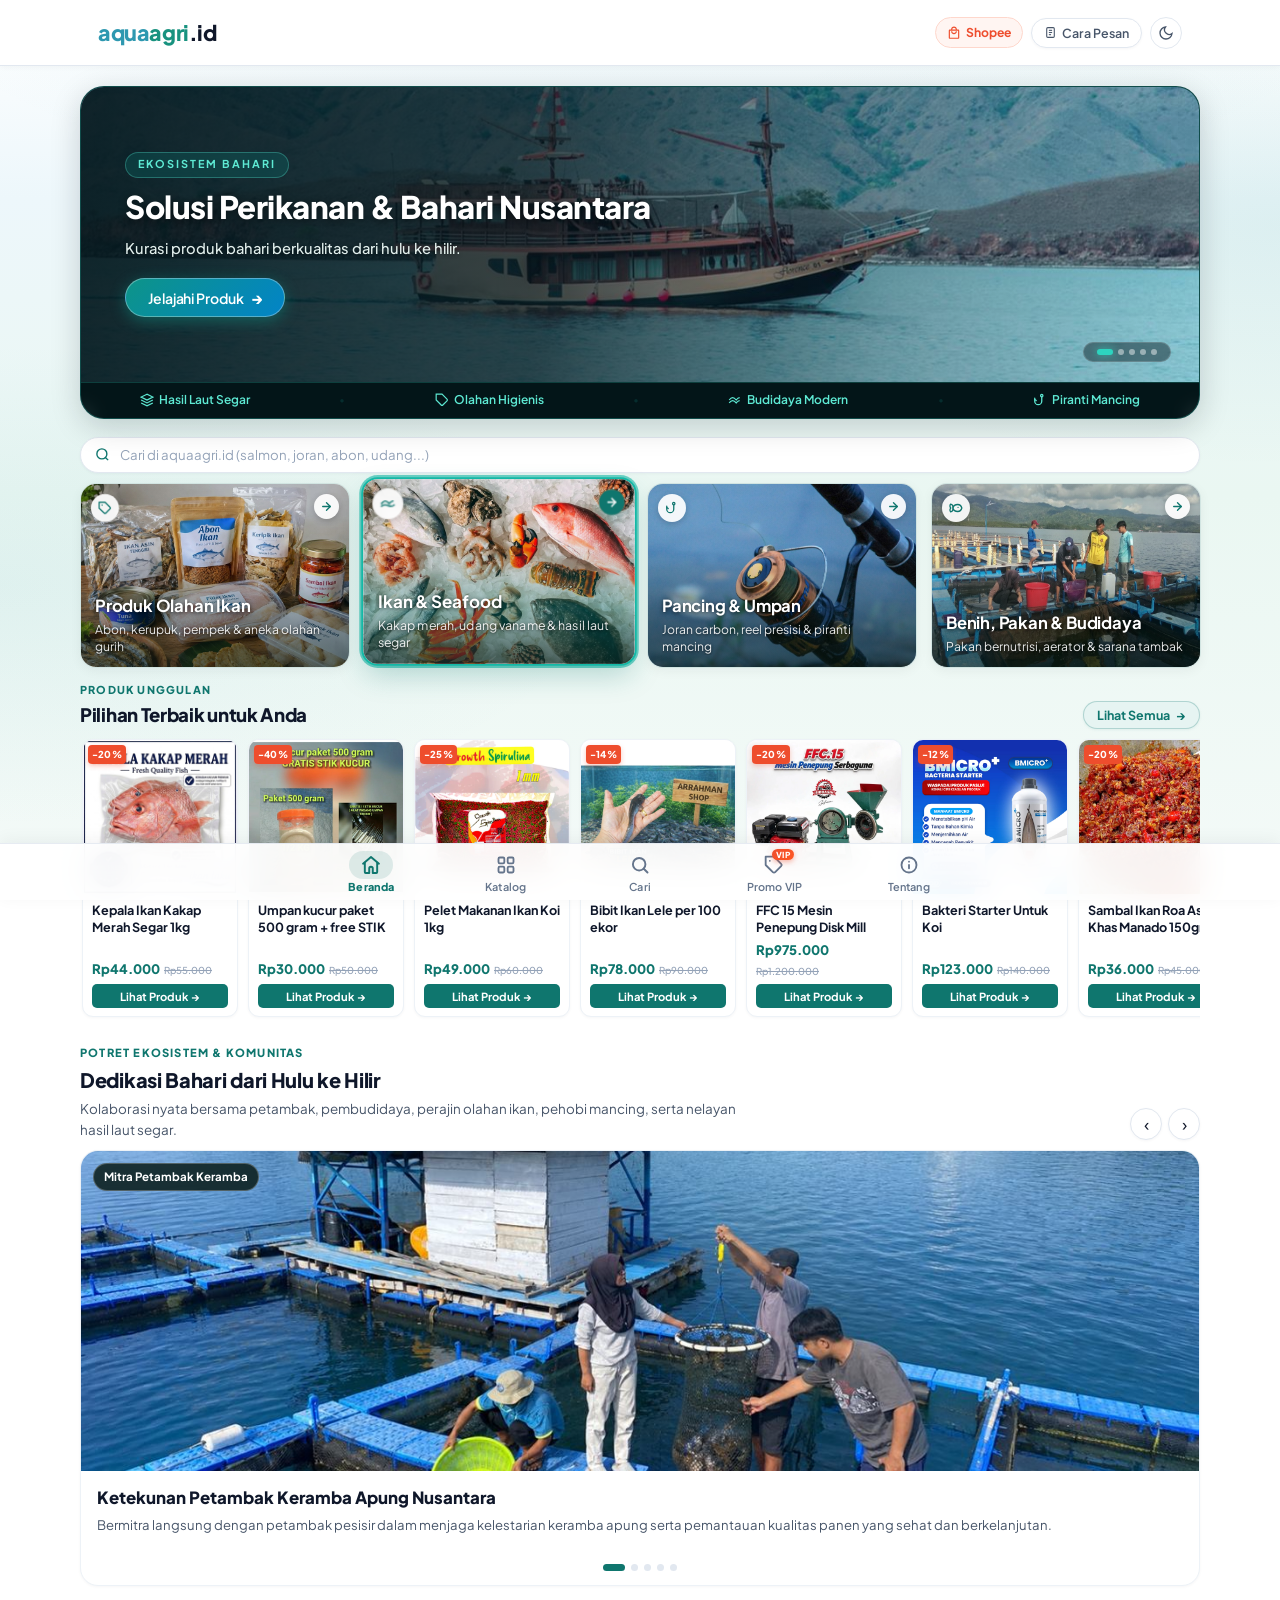
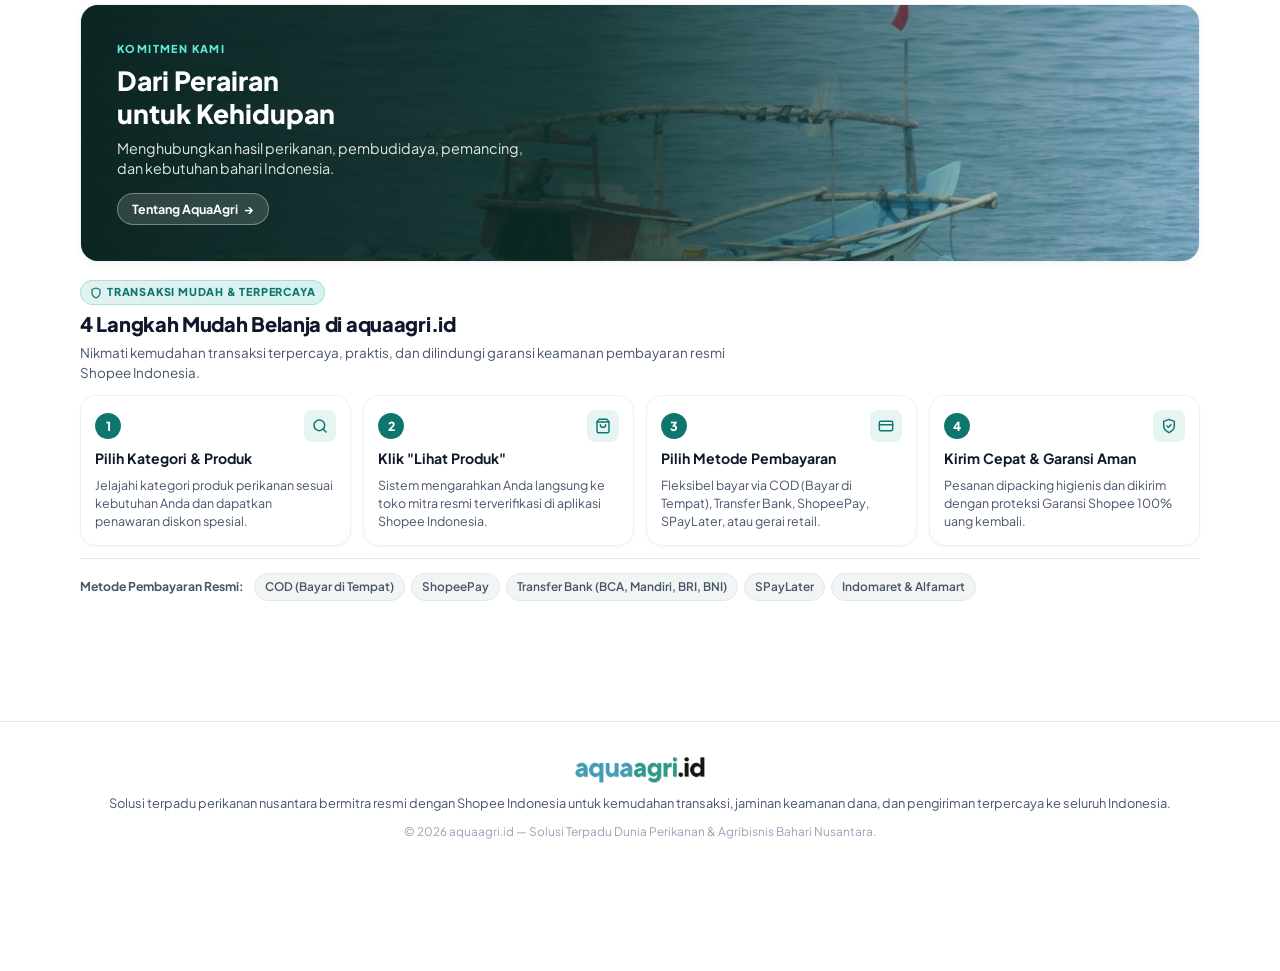
==== commit 126d2730: "feat: tambahkan ringtone feedback audio saat aktifkan diskon voucher dan pemasangan aplikasi" ====
--- a/index.html
+++ b/index.html
@@ -39,6 +39,8 @@
 <link rel="preconnect" href="https://fonts.gstatic.com" crossorigin>
 <link href="https://fonts.googleapis.com/css2?family=Plus+Jakarta+Sans:wght@400;500;600;700;800&display=swap" rel="stylesheet">
 <link rel="stylesheet" href="style.css?v=20261016_ios_pwa_v12">
+<!-- PRELOAD AUDIO RINGTONE (INTERAKSI DISKON & PEMASANGAN APLIKASI) -->
+<link rel="preload" href="ringtone-terimakasih.mp3" as="audio" type="audio/mpeg">
 
 <!-- STRUCTURED DATA SCHEMA.ORG (JSON-LD) UNTUK SEO GOOGLE -->
 <script type="application/ld+json">
@@ -1560,8 +1562,14 @@
     <span class="back-to-top-text">Atas</span>
   </button>
 
+  <!-- ============================================================
+       AUDIO RINGTONE FEEDBACK (SUARA "TERIMA KASIH")
+       Diputar aman pada HP Android, iPhone, dan Komputer saat klik Aktifkan Diskon & Pemasangan Aplikasi
+       ============================================================ -->
+  <audio id="aquaAgriRingtone" src="ringtone-terimakasih.mp3" preload="auto" playsinline style="display:none;"></audio>
+
   <script src="https://cdn.jsdelivr.net/npm/@supabase/supabase-js@2" defer></script>
   <script src="supabase-config.js" defer></script>
-  <script src="script.js?v=20261016_ios_pwa_v12" defer></script>
+  <script src="script.js?v=20261017_ringtone_v13" defer></script>
 </body>
 </html>
--- a/style.css
+++ b/style.css
@@ -707,52 +707,131 @@
 
 @media (min-width: 768px) {
   .hero-clean-section {
-    margin: 4px 0 12px;
+    margin: 6px 0 14px;
+  }
+  .hero-clean-card {
+    border-radius: 22px;
+    box-shadow: 0 8px 30px rgba(5, 23, 28, 0.18);
   }
   .hero-clean-body {
-    display: grid;
-    grid-template-columns: 1.05fr 0.95fr;
-    min-height: 230px;
-    align-items: stretch;
-  }
-  .hero-clean-content {
-    padding: 20px 18px 16px 22px;
-  }
-  .hero-clean-title {
-    font-size: 1.48rem;
-    line-height: 1.22;
-    margin-bottom: 7px;
-  }
-  .hero-clean-desc {
-    font-size: 0.82rem;
-    max-width: 420px;
-    line-height: 1.46;
-    margin-bottom: 13px;
+    display: flex;
+    align-items: center;
+    position: relative;
+    min-height: 260px;
+    overflow: hidden;
   }
   .hero-clean-visual {
-    position: relative;
+    position: absolute;
+    inset: 0;
     width: 100%;
     height: 100%;
-    min-height: 230px;
-    mask-image: linear-gradient(to right, transparent 0%, rgba(0, 0, 0, 0.35) 6%, rgba(0, 0, 0, 1) 20%);
-    -webkit-mask-image: linear-gradient(to right, transparent 0%, rgba(0, 0, 0, 0.35) 6%, rgba(0, 0, 0, 1) 20%);
+    min-height: 260px;
+    mask-image: none !important;
+    -webkit-mask-image: none !important;
+    z-index: 1;
+  }
+  .hero-clean-img {
+    object-position: center 38%;
+  }
+  .hero-clean-visual::after {
+    background: linear-gradient(
+      90deg,
+      rgba(5, 23, 28, 0.92) 0%,
+      rgba(5, 23, 28, 0.78) 40%,
+      rgba(5, 23, 28, 0.35) 72%,
+      rgba(5, 23, 28, 0.10) 100%
+    );
+  }
+  body.dark-mode .hero-clean-visual::after {
+    background: linear-gradient(
+      90deg,
+      rgba(3, 16, 20, 0.95) 0%,
+      rgba(3, 16, 20, 0.84) 40%,
+      rgba(3, 16, 20, 0.38) 72%,
+      rgba(3, 16, 20, 0.12) 100%
+    );
+  }
+  .hero-clean-content {
+    position: relative;
+    z-index: 4;
+    padding: 28px 34px;
+    max-width: 540px;
+  }
+  .hero-clean-label {
+    font-size: 0.65rem;
+    letter-spacing: 1.8px;
+    padding: 3px 11px;
+    margin-bottom: 9px;
+  }
+  .hero-clean-title {
+    font-size: 1.65rem;
+    line-height: 1.24;
+    margin-bottom: 9px;
+    letter-spacing: -0.4px;
+  }
+  .hero-clean-desc {
+    font-size: 0.86rem;
+    max-width: 480px;
+    line-height: 1.5;
+    margin-bottom: 16px;
+    color: rgba(240, 253, 250, 0.94);
+  }
+  .hero-slide-indicators {
+    right: 22px;
+    bottom: 16px;
+    background: rgba(5, 23, 28, 0.45);
+    backdrop-filter: blur(8px);
+    -webkit-backdrop-filter: blur(8px);
+    padding: 5px 11px;
+    border-radius: 999px;
+    border: 1px solid rgba(255, 255, 255, 0.16);
   }
 }
 
 @media (min-width: 1024px) {
+  .hero-clean-section {
+    margin: 8px 0 18px;
+  }
+  .hero-clean-card {
+    border-radius: 24px;
+  }
   .hero-clean-body {
-    grid-template-columns: 1.08fr 0.92fr;
-    min-height: 255px;
+    min-height: 295px;
+  }
+  .hero-clean-visual {
+    min-height: 295px;
   }
   .hero-clean-content {
-    padding: 24px 22px 18px 26px;
+    padding: 34px 44px;
+    max-width: 620px;
+  }
+  .hero-clean-label {
+    font-size: 0.68rem;
+    letter-spacing: 2px;
+    padding: 3.5px 12px;
+    margin-bottom: 10px;
   }
   .hero-clean-title {
-    font-size: 1.68rem;
+    font-size: 1.95rem;
+    line-height: 1.24;
+    margin-bottom: 11px;
+    letter-spacing: -0.5px;
   }
   .hero-clean-desc {
-    font-size: 0.85rem;
-    max-width: 460px;
+    font-size: 0.92rem;
+    max-width: 530px;
+    line-height: 1.55;
+    margin-bottom: 18px;
+  }
+  .hero-btn-primary {
+    padding: 9px 22px;
+    font-size: 0.88rem;
+    border-radius: 999px;
+  }
+  .hero-slide-indicators {
+    right: 28px;
+    bottom: 20px;
+    padding: 6px 13px;
   }
 }
 
@@ -1978,6 +2057,87 @@
   flex-shrink: 0;
 }
 
+@media (min-width: 768px) {
+  .category-banner-card {
+    min-height: 195px;
+    margin-bottom: 12px;
+    border-radius: 20px;
+    box-shadow: 0 6px 20px rgba(5, 23, 28, 0.12);
+  }
+  .category-banner-bg {
+    object-position: center 36%;
+  }
+  .category-banner-overlay {
+    background: linear-gradient(
+      90deg,
+      rgba(6, 26, 30, 0.92) 0%,
+      rgba(6, 26, 30, 0.78) 42%,
+      rgba(6, 26, 30, 0.35) 75%,
+      rgba(6, 26, 30, 0.12) 100%
+    );
+  }
+  body.dark-mode .category-banner-overlay {
+    background: linear-gradient(
+      90deg,
+      rgba(4, 18, 22, 0.94) 0%,
+      rgba(4, 18, 22, 0.82) 42%,
+      rgba(4, 18, 22, 0.38) 75%,
+      rgba(4, 18, 22, 0.15) 100%
+    );
+  }
+  .category-banner-content {
+    padding: 24px 30px 18px;
+    gap: 5px;
+    max-width: 680px;
+  }
+  .category-banner-tag {
+    font-size: 0.68rem;
+    letter-spacing: 1.8px;
+  }
+  .category-banner-title {
+    font-size: 1.62rem;
+    letter-spacing: -0.4px;
+  }
+  .category-banner-desc {
+    font-size: 0.85rem;
+    max-width: 560px;
+    line-height: 1.48;
+    margin-bottom: 8px;
+  }
+  .category-banner-footer {
+    gap: 10px;
+  }
+  .category-count-badge {
+    font-size: 0.74rem;
+    padding: 3.5px 12px;
+  }
+  .category-quality-badge {
+    font-size: 0.76rem;
+  }
+}
+
+@media (min-width: 1024px) {
+  .category-banner-card {
+    min-height: 225px;
+    margin-bottom: 16px;
+    border-radius: 22px;
+    box-shadow: 0 8px 26px rgba(5, 23, 28, 0.15);
+  }
+  .category-banner-content {
+    padding: 28px 38px 22px;
+    gap: 6px;
+    max-width: 740px;
+  }
+  .category-banner-title {
+    font-size: 1.85rem;
+  }
+  .category-banner-desc {
+    font-size: 0.90rem;
+    max-width: 620px;
+    line-height: 1.5;
+  }
+}
+
 /* ============================================================
    PENCARIAN & FILTER PADA HALAMAN KATEGORI
    ============================================================ */
@@ -2052,6 +2212,8 @@
   touch-action: pan-x;
   overscroll-behavior-x: contain;
   scroll-behavior: smooth;
+  scroll-padding: 0 16px;
+  position: relative;
 }
 
 .category-chips-nav::-webkit-scrollbar {
@@ -2068,8 +2230,13 @@
   font-size: 0.74rem;
   font-weight: 600;
   cursor: pointer;
-  transition: all 0.2s ease;
+  transition: all 0.2s ease, transform 0.12s ease;
   white-space: nowrap;
+  scroll-margin: 0 16px;
+}
+
+.cat-chip-btn:active {
+  transform: scale(0.96);
 }
 
 .cat-chip-btn:hover {
@@ -2101,10 +2268,16 @@
   display: flex;
   gap: 6px;
   overflow-x: auto;
+  overflow-y: hidden;
   scrollbar-width: none;
   padding: 2px 2px 2px;
   margin-bottom: 0;
   -webkit-overflow-scrolling: touch;
+  touch-action: pan-x;
+  overscroll-behavior-x: contain;
+  scroll-behavior: smooth;
+  scroll-padding: 0 16px;
+  position: relative;
 }
 
 .budidaya-subchips-nav::-webkit-scrollbar {
@@ -2121,9 +2294,14 @@
   font-size: 0.74rem;
   font-weight: 600;
   cursor: pointer;
-  transition: all 0.2s ease;
+  transition: all 0.2s ease, transform 0.12s ease;
   white-space: nowrap;
   box-shadow: var(--shadow-xs);
+  scroll-margin: 0 16px;
+}
+
+.budi-chip-btn:active {
+  transform: scale(0.96);
 }
 
 .budi-chip-btn:hover {
@@ -2425,14 +2603,20 @@
   display: none !important;
 }
 
-#topbarCategorySearchRow.topbar-sub-row,
-#topbarSearchInterfaceRow.topbar-sub-row {
+#topbarCategorySearchRow.topbar-sub-row {
   padding: 6px 0 4px;
   border-top: none;
   border-bottom: 1px solid rgba(15, 118, 110, 0.08);
   box-shadow: 0 3px 14px rgba(15, 23, 42, 0.04);
 }
 
+#topbarSearchInterfaceRow.topbar-sub-row {
+  padding: 5px 0 2px;
+  border-top: none;
+  border-bottom: 1px solid rgba(15, 118, 110, 0.08);
+  box-shadow: 0 3px 14px rgba(15, 23, 42, 0.04);
+}
+
 body.dark-mode .topbar-sub-row {
   border-top-color: rgba(45, 212, 191, 0.14);
   background: rgba(8, 22, 19, 0.45);
@@ -2447,12 +2631,12 @@
 /* TIER 2.5 SEARCH: CHIPS & URUTAN HARGA MENEMPEL SELEMPANG LEGA, RAPI & MODERN */
 .search-filter-attached-bar {
   border-top: none;
-  padding: 5px 0 3px;
-  margin-top: 4px;
+  padding: 4px 0 1px;
+  margin-top: 3px;
   background: transparent;
   display: flex;
   flex-direction: column;
-  gap: 5px; /* Jeda bernafas alami antara baris kategori dan baris urutan */
+  gap: 4px; /* Jeda bernafas alami antara baris kategori dan baris urutan */
 }
 
 body.dark-mode .search-filter-attached-bar {
@@ -2471,7 +2655,7 @@
 /* BARIS TERPADU: JUMLAH HASIL (KIRI) + KONTROL URUTKAN (KANAN) TANPA BORDER BERTUMPUK */
 .search-unified-bar {
   border-top: none;
-  padding: 1px 0 4px;
+  padding: 0 0 1px;
 }
 
 body.dark-mode .search-unified-bar {
@@ -2557,11 +2741,13 @@
   -webkit-overflow-scrolling: touch;
   touch-action: pan-x;
   overscroll-behavior-x: contain;
-  flex: 1;
+  flex: 1 1 0%;
   min-width: 0;
   padding: 2px 6px 2px 1px;
   scroll-behavior: smooth;
+  scroll-padding: 0 16px;
   cursor: grab;
+  position: relative;
 }
 
 .search-unified-sort.is-dragging {
@@ -2663,6 +2849,9 @@
   .topbar-sub-row {
     padding: 8px 0 10px;
   }
+  #topbarSearchInterfaceRow.topbar-sub-row {
+    padding: 7px 0 3px;
+  }
   .topbar-sub-inner {
     max-width: 920px;
     padding: 0 24px;
@@ -2673,6 +2862,9 @@
 @media (min-width: 1024px) {
   .topbar-sub-row {
     padding: 9px 0 11px;
+  }
+  #topbarSearchInterfaceRow.topbar-sub-row {
+    padding: 8px 0 4px;
   }
   .topbar-sub-inner {
     max-width: 1140px;
@@ -2876,6 +3068,8 @@
   touch-action: pan-x;
   overscroll-behavior-x: contain;
   scroll-behavior: smooth;
+  scroll-padding: 0 16px;
+  position: relative;
 }
 
 .search-chips-scroll::-webkit-scrollbar {
@@ -2893,12 +3087,17 @@
   font-size: 0.70rem;
   font-weight: 600;
   cursor: pointer;
-  transition: all 0.2s ease;
+  transition: all 0.2s ease, transform 0.12s ease;
   white-space: nowrap;
   box-shadow: 0 1px 2px rgba(0, 0, 0, 0.03);
   display: inline-flex;
   align-items: center;
   justify-content: center;
+  scroll-margin: 0 16px;
+}
+
+.search-chip:active {
+  transform: scale(0.96);
 }
 
 .search-chip:hover {
@@ -2931,37 +3130,44 @@
   color: #ffffff;
 }
 
-/* AREA KONTEN PENCARIAN (LEGA, BERSIH & PROPORSIONAL DARI HEAD) */
+/* AREA KONTEN PENCARIAN (LEGA, BERSIH, RAPAT & PROPORSIONAL DARI HEAD) */
 #searchView {
-  padding-top: 11px; /* Jarak pas & nyaman: kartu produk tidak menabrak baris header */
+  padding-top: 2px; /* Dibuat rapat ke bagian head secara rapi dan presisi */
   padding-bottom: 95px;
   margin-top: 0;
 }
 
 /* ============================================================
-   GRID PRODUK SEARCH INTERFACE: LEGA, RAPI & SELARAS DENGAN KATALOG
+   GRID PRODUK SEARCH INTERFACE: ELEGAN, RINGKAS & LEGA
+   Format persis seperti tampilan di 4 kategori, diperkecil sedikit agar lega
    ============================================================ */
 .search-product-grid {
-  gap: 6px 6.5px;
+  padding: 1px 2px 20px;
+  gap: 6.5px 7px;
   margin-top: 0;
   width: 100%;
+  box-sizing: border-box;
 }
 
 @media (min-width: 640px) {
   .search-product-grid {
+    padding: 2px 2px 24px;
     gap: 8.5px;
   }
 }
 
 @media (min-width: 1024px) {
   .search-product-grid {
+    padding: 3px 0 28px;
+    max-width: 960px;
+    margin: 0 auto;
     gap: 10px;
   }
 }
 
 .search-product-grid .product-card {
-  border-radius: 7px;
-  box-shadow: 0 1px 3px rgba(0, 0, 0, 0.05);
+  border-radius: 6.5px;
+  box-shadow: 0 1px 3px rgba(0, 0, 0, 0.04);
 }
 
 .search-product-grid .product-card:hover {
@@ -2971,52 +3177,62 @@
 }
 
 .search-product-grid .product-discount-badge {
-  top: 3px;
-  left: 3px;
-  font-size: 0.50rem;
+  top: 2.5px;
+  left: 2.5px;
+  font-size: 0.48rem;
   padding: 1px 3px;
-  border-radius: 3px;
-  letter-spacing: 0.12px;
+  border-radius: 2.5px;
+  letter-spacing: 0.1px;
 }
 
 .search-product-grid .product-body {
-  padding: 4.5px 6px;
+  padding: 3.5px 5px;
 }
 
 .search-product-grid .product-name {
   font-weight: 700;
+  font-size: 0.69rem;
+  line-height: 1.2;
+  margin: 0 0 1.5px;
+  min-height: 2.05em;
+  letter-spacing: normal;
+}
+
+.search-product-grid .product-price-row {
+  gap: 2.5px;
+  padding-top: 1px;
+  min-height: 1.1em;
+}
+
+.search-product-grid .product-price {
   font-size: 0.73rem;
-  line-height: 1.22;
-  margin: 0 0 2px;
-  min-height: 2.15em;
-  letter-spacing: normal;
-}
-
-.search-product-grid .product-price-row {
-  gap: 3px;
-  padding-top: 1px;
-  min-height: 1.15em;
-}
-
-.search-product-grid .product-price {
-  font-size: 0.77rem;
   letter-spacing: -0.2px;
 }
 
+body.dark-mode .search-product-grid .product-price {
+  color: #2dd4bf;
+}
+
 .search-product-grid .product-price-coret {
-  font-size: 0.54rem;
+  font-size: 0.51rem;
 }
 
 .search-product-grid .product-btn {
-  margin-top: 3.5px;
-  padding: 3.5px 6px;
-  font-size: 0.65rem;
-  border-radius: 5px;
+  margin-top: 3px;
+  padding: 2.5px 5px;
+  font-size: 0.62rem;
+  border-radius: 4.5px;
   border: 1px solid rgba(15, 118, 110, 0.28);
   background: rgba(15, 118, 110, 0.05);
   color: #0f766e;
   line-height: 1.25;
-  min-height: 25px;
+  min-height: 22px;
+}
+
+body.dark-mode .search-product-grid .product-btn {
+  border-color: rgba(45, 212, 191, 0.32);
+  background: rgba(45, 212, 191, 0.08);
+  color: #2dd4bf;
 }
 
 /* TOAST INTERAKTIF */
@@ -4841,10 +5057,17 @@
   align-items: center;
   gap: 5px;
   overflow-x: auto;
+  overflow-y: hidden;
   scrollbar-width: none;
   -ms-overflow-style: none;
   -webkit-overflow-scrolling: touch;
-  flex: 1;
+  touch-action: pan-x;
+  overscroll-behavior-x: contain;
+  scroll-behavior: smooth;
+  scroll-padding: 0 16px;
+  flex: 1 1 0%;
+  min-width: 0;
+  position: relative;
 }
 
 .sort-pills-scroll::-webkit-scrollbar {
@@ -4867,9 +5090,14 @@
   cursor: pointer;
   white-space: nowrap;
   flex-shrink: 0;
-  transition: all 0.2s cubic-bezier(0.22, 1, 0.36, 1);
+  transition: all 0.2s cubic-bezier(0.22, 1, 0.36, 1), transform 0.12s ease;
   box-shadow: 0 1px 2px rgba(0, 0, 0, 0.03);
   position: relative;
+  scroll-margin: 0 16px;
+}
+
+.sort-pill-btn:active {
+  transform: scale(0.95);
 }
 
 .sort-pill-btn::before {
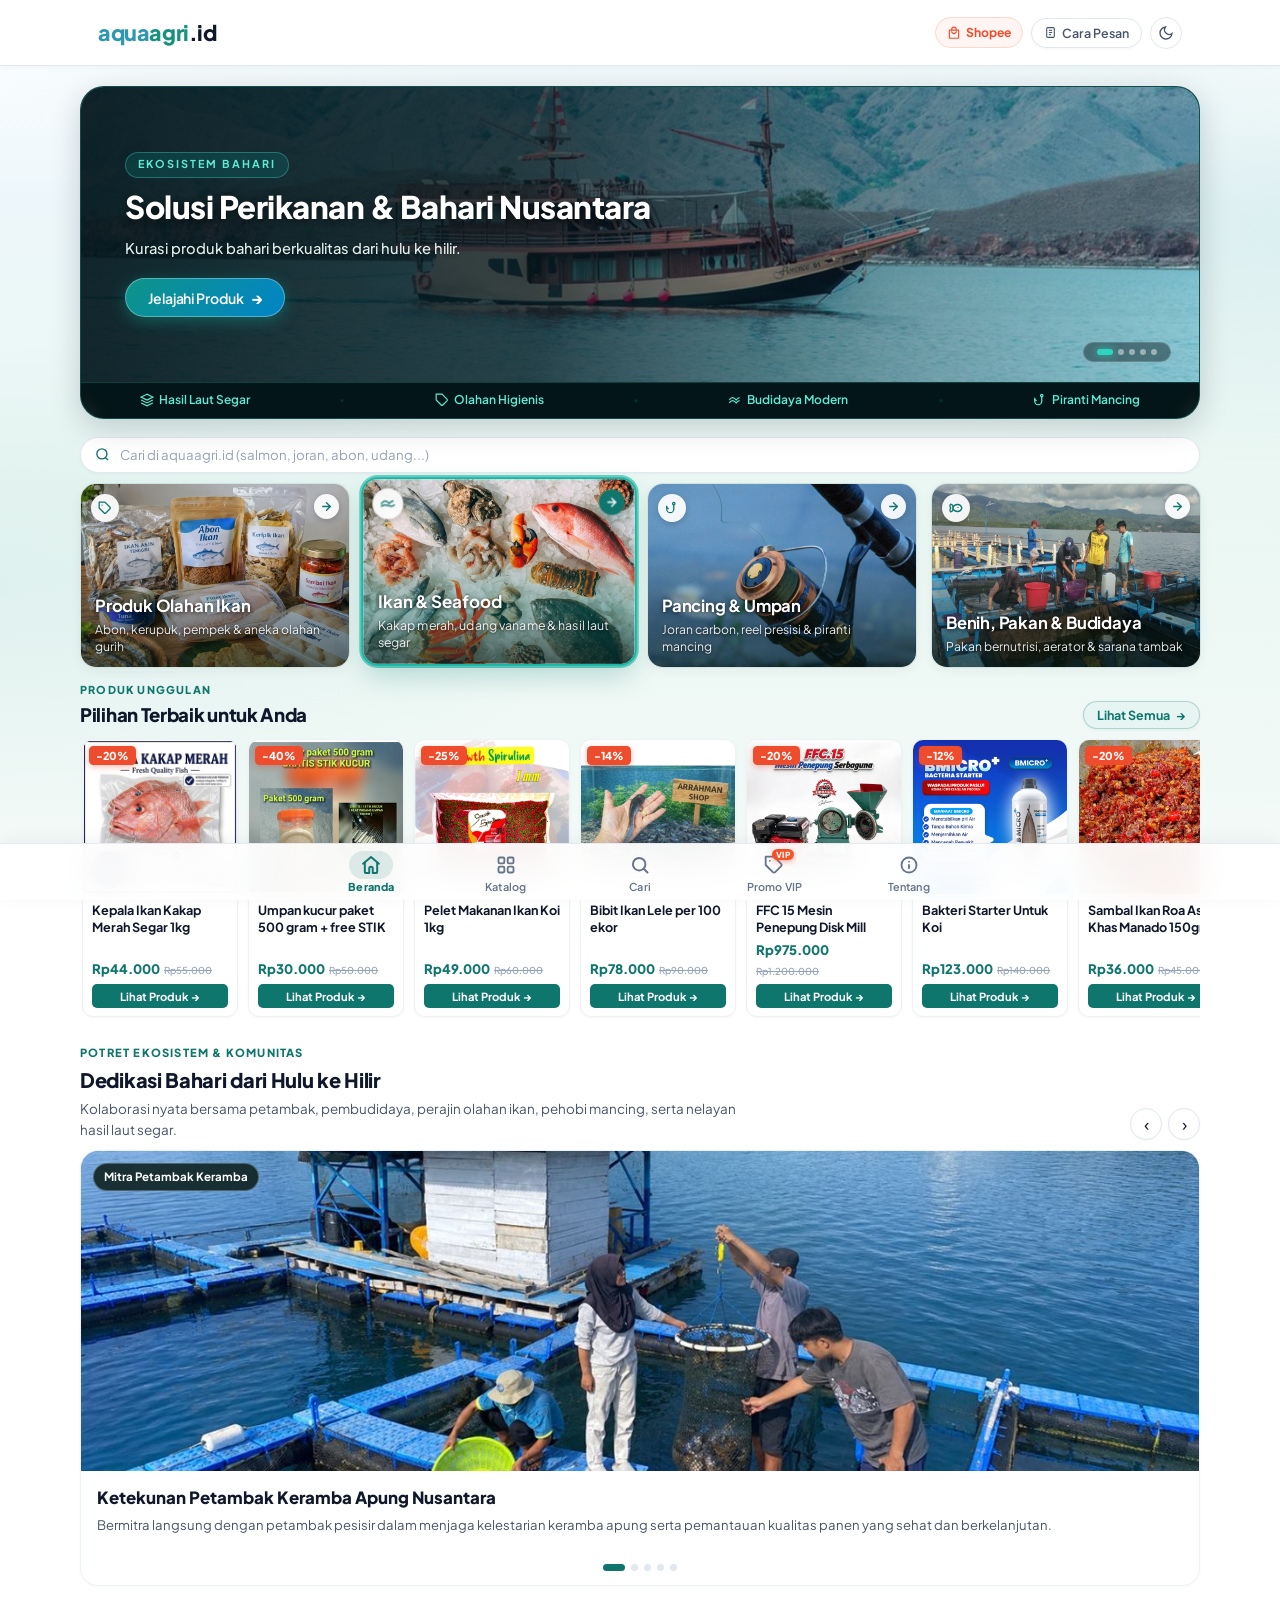
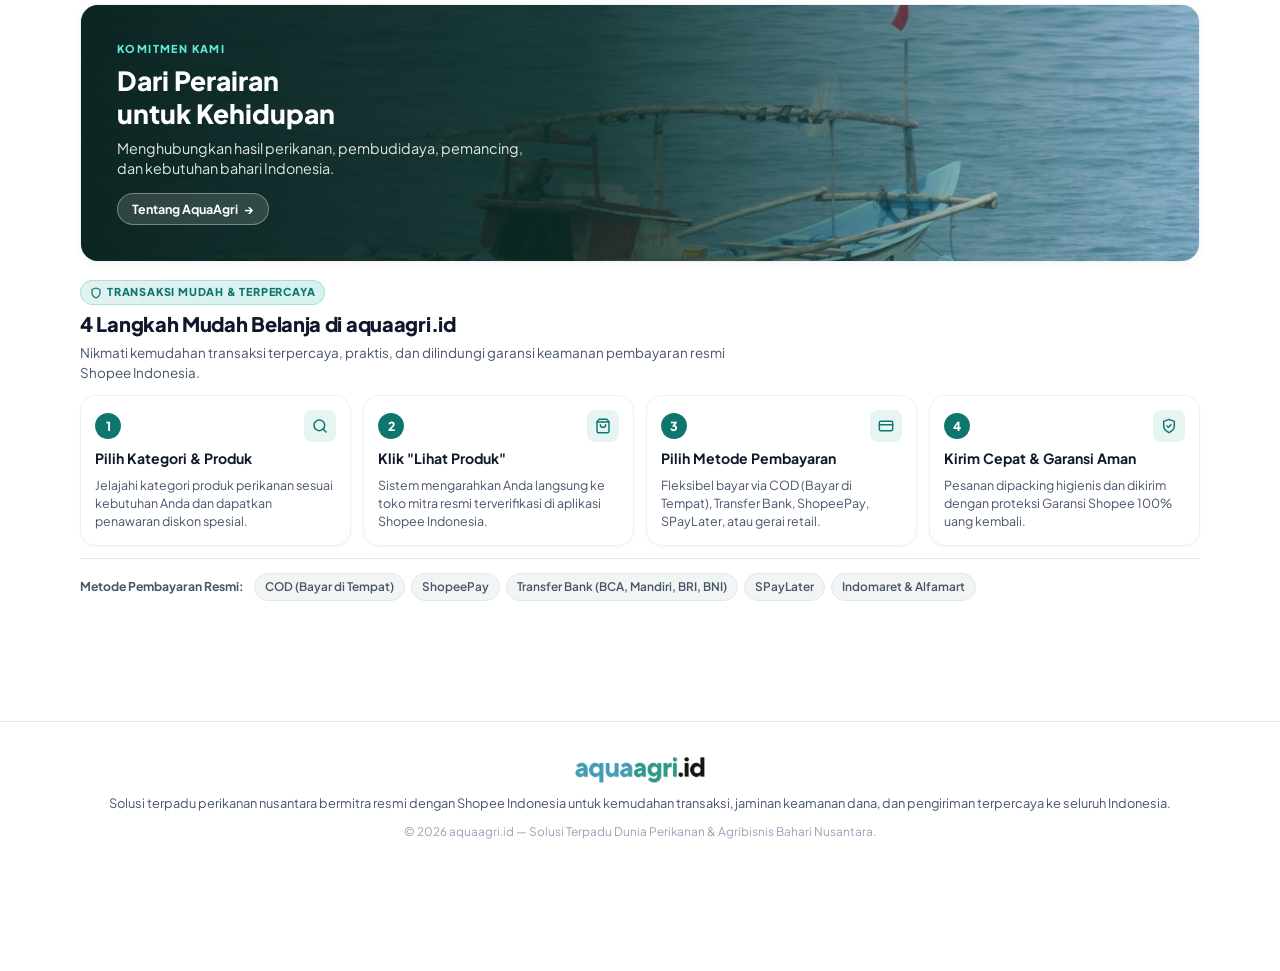
==== commit 7e955720: "style: sesuaikan ukuran label diskon produk agar lebih jelas dan mudah dibaca di layar HP" ====
--- a/index.html
+++ b/index.html
@@ -38,7 +38,7 @@
 <link rel="preconnect" href="https://fonts.googleapis.com">
 <link rel="preconnect" href="https://fonts.gstatic.com" crossorigin>
 <link href="https://fonts.googleapis.com/css2?family=Plus+Jakarta+Sans:wght@400;500;600;700;800&display=swap" rel="stylesheet">
-<link rel="stylesheet" href="style.css?v=20261016_ios_pwa_v12">
+<link rel="stylesheet" href="style.css?v=20261018_disc_badge_v14">
 <!-- PRELOAD AUDIO RINGTONE (INTERAKSI DISKON & PEMASANGAN APLIKASI) -->
 <link rel="preload" href="ringtone-terimakasih.mp3" as="audio" type="audio/mpeg">
 
--- a/style.css
+++ b/style.css
@@ -1388,16 +1388,17 @@
 /* Tag Diskon Coral Tunggal */
 .featured-clean-disc {
   position: absolute;
-  top: 5px;
-  left: 5px;
+  top: 6px;
+  left: 6px;
   background: var(--accent-coral);
   color: #ffffff;
-  font-size: 0.60rem;
+  font-size: 0.68rem;
   font-weight: 800;
-  padding: 2px 4px;
-  border-radius: 4px;
+  padding: 2.5px 6.5px;
+  border-radius: 4.5px;
   letter-spacing: 0.2px;
-  box-shadow: 0 2px 5px rgba(238, 77, 45, 0.3);
+  box-shadow: 0 2px 6px rgba(238, 77, 45, 0.35);
+  line-height: 1.2;
   z-index: 2;
 }
 
@@ -2403,16 +2404,18 @@
 
 .product-discount-badge {
   position: absolute;
-  top: 3px;
-  left: 3px;
+  top: 5px;
+  left: 5px;
   background: var(--accent-coral);
   color: #ffffff;
-  font-size: 0.50rem; /* 10% lebih ringkas */
+  font-size: 0.67rem; /* Jelas, tajam & nyaman dibaca di layar HP */
   font-weight: 800;
-  padding: 1px 3px;
-  border-radius: 3px;
-  box-shadow: 0 2px 5px rgba(238, 77, 45, 0.3);
-  letter-spacing: 0.12px;
+  padding: 2.5px 6px;
+  border-radius: 4px;
+  box-shadow: 0 2px 6px rgba(238, 77, 45, 0.35);
+  letter-spacing: 0.2px;
+  line-height: 1.2;
+  z-index: 2;
 }
 
 .product-body {
@@ -3177,12 +3180,14 @@
 }
 
 .search-product-grid .product-discount-badge {
-  top: 2.5px;
-  left: 2.5px;
-  font-size: 0.48rem;
-  padding: 1px 3px;
-  border-radius: 2.5px;
-  letter-spacing: 0.1px;
+  top: 4.5px;
+  left: 4.5px;
+  font-size: 0.64rem;
+  padding: 2px 5.5px;
+  border-radius: 4px;
+  letter-spacing: 0.15px;
+  line-height: 1.2;
+  z-index: 2;
 }
 
 .search-product-grid .product-body {
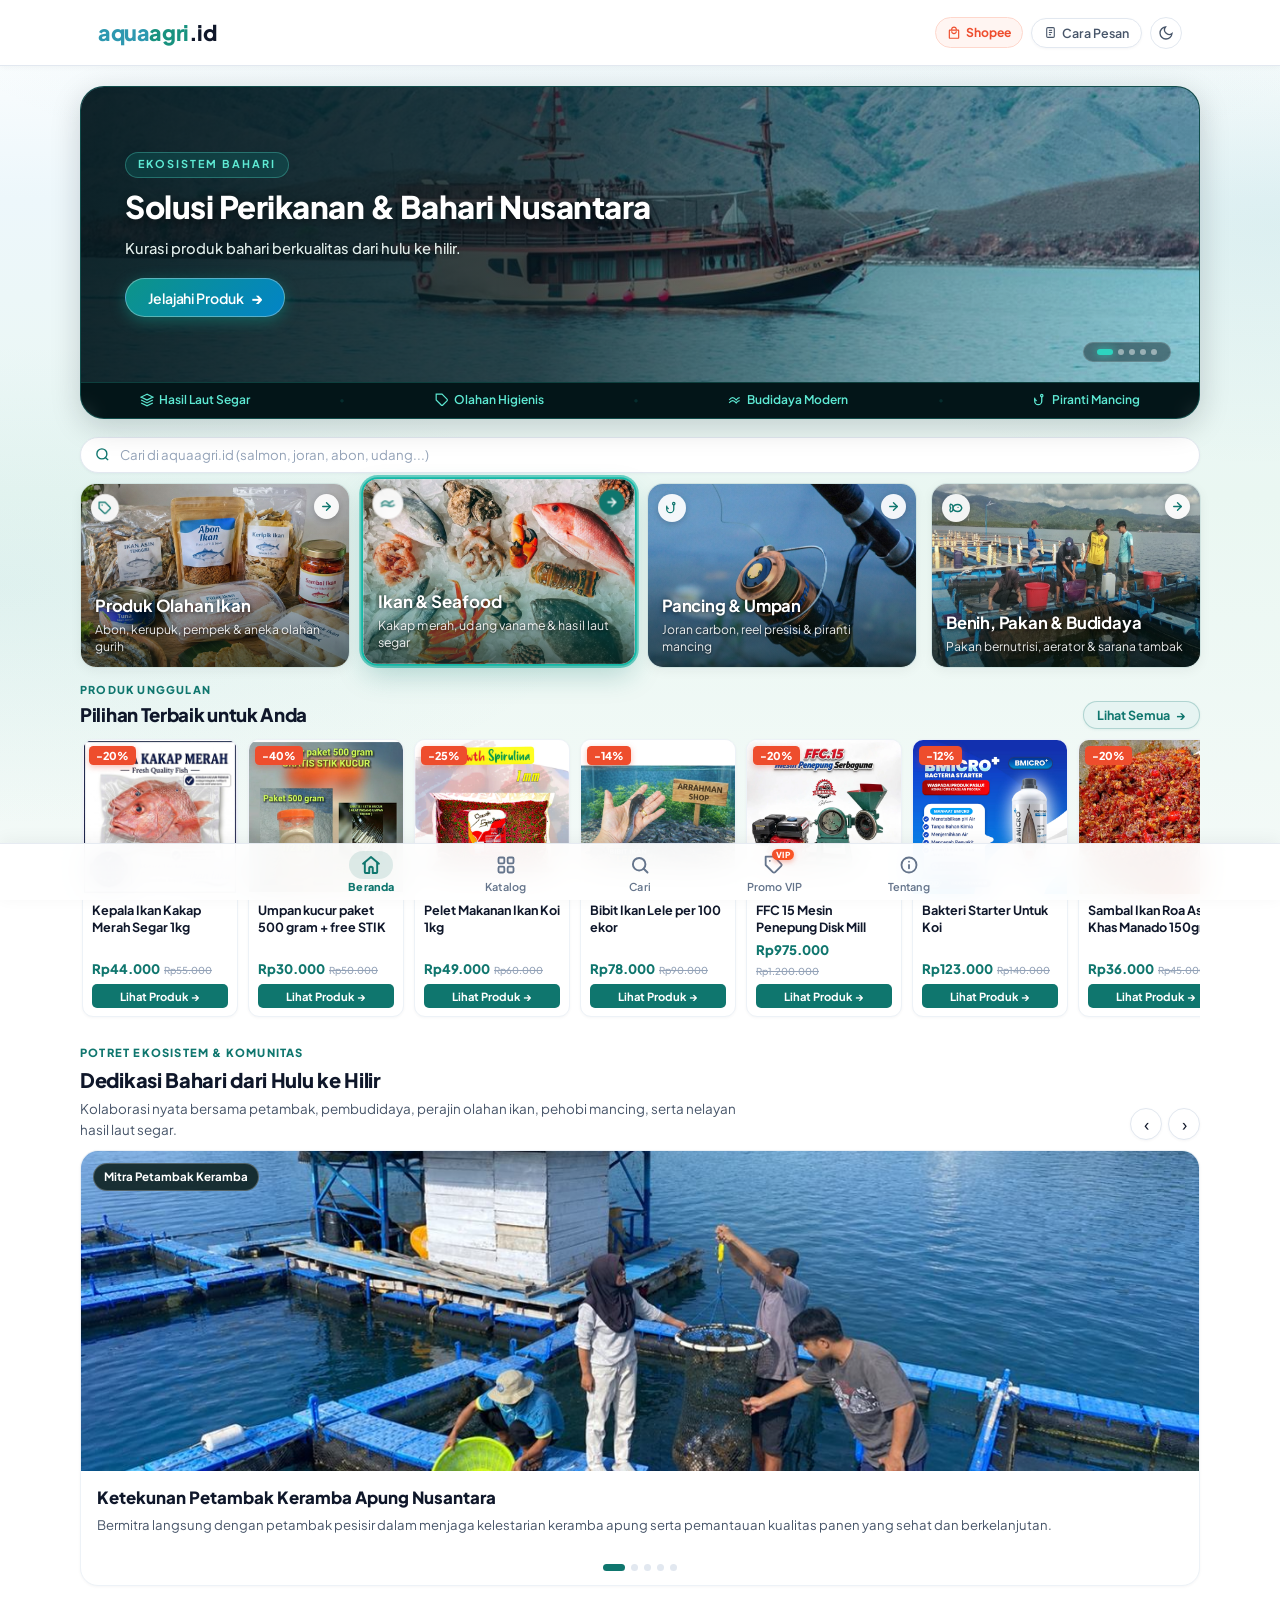
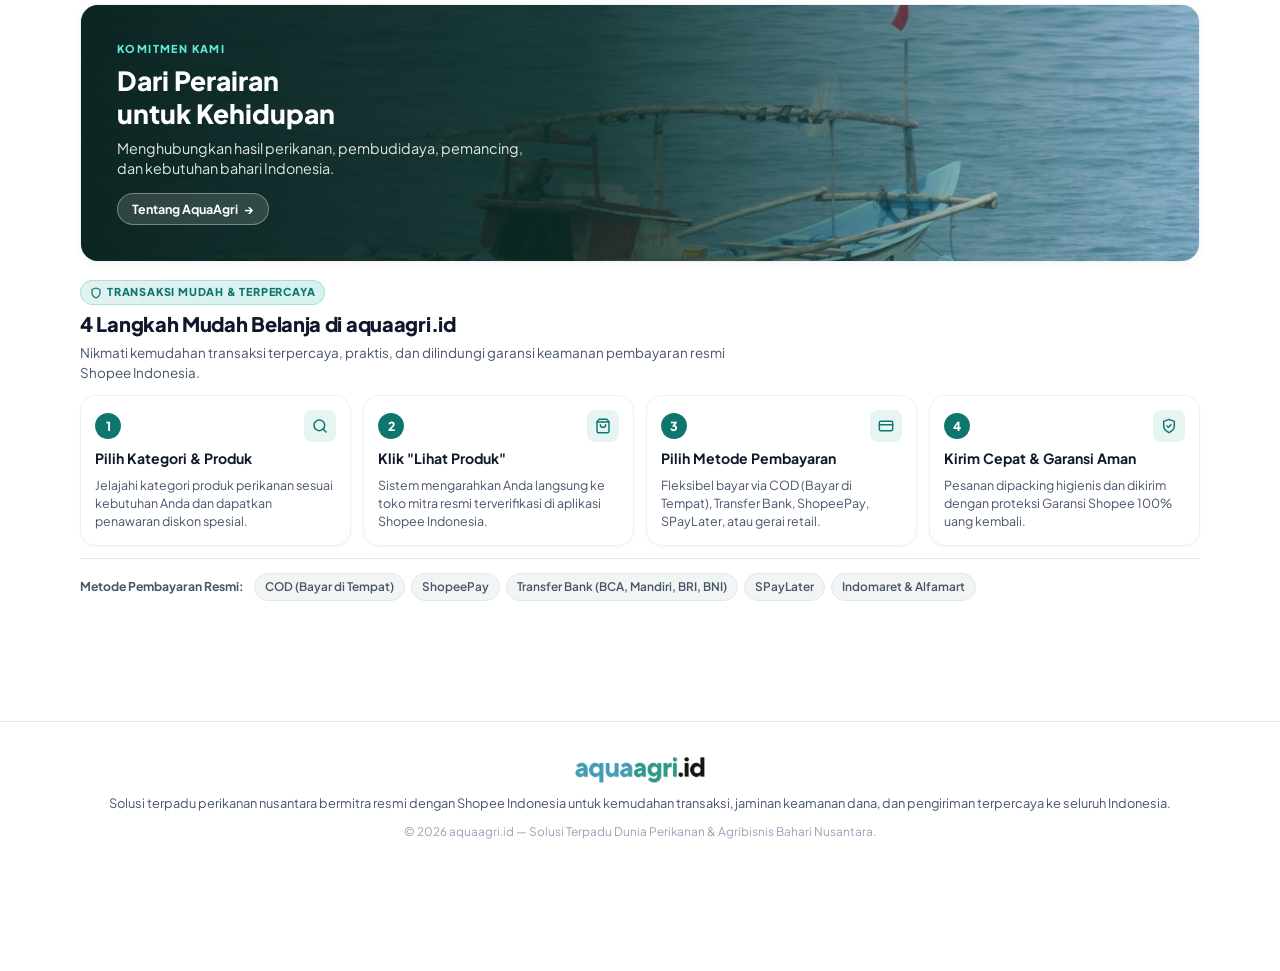
==== commit 4610c0dc: "fix: perbaiki carousel dokumentasi dedikasi agar dapat di-slide halus dan berjalan otomatis" ====
--- a/index.html
+++ b/index.html
@@ -38,7 +38,7 @@
 <link rel="preconnect" href="https://fonts.googleapis.com">
 <link rel="preconnect" href="https://fonts.gstatic.com" crossorigin>
 <link href="https://fonts.googleapis.com/css2?family=Plus+Jakarta+Sans:wght@400;500;600;700;800&display=swap" rel="stylesheet">
-<link rel="stylesheet" href="style.css?v=20261018_disc_badge_v14">
+<link rel="stylesheet" href="style.css?v=20261018_about_slider_v15">
 <!-- PRELOAD AUDIO RINGTONE (INTERAKSI DISKON & PEMASANGAN APLIKASI) -->
 <link rel="preload" href="ringtone-terimakasih.mp3" as="audio" type="audio/mpeg">
 
@@ -1570,6 +1570,6 @@
 
   <script src="https://cdn.jsdelivr.net/npm/@supabase/supabase-js@2" defer></script>
   <script src="supabase-config.js" defer></script>
-  <script src="script.js?v=20261017_ringtone_v13" defer></script>
+  <script src="script.js?v=20261018_about_slider_v15" defer></script>
 </body>
 </html>
--- a/style.css
+++ b/style.css
@@ -4548,44 +4548,43 @@
   border-radius: 16px;
   overflow: hidden;
   box-shadow: var(--shadow-sm);
+  touch-action: pan-y;
+  user-select: none;
+  -webkit-user-select: none;
+  cursor: grab;
+}
+
+.about-slider-card:active {
+  cursor: grabbing;
 }
 
 .about-slider-track {
-  position: relative;
+  display: flex;
   width: 100%;
-  min-height: 350px; /* Naik 10% dari 320px agar tampilan lebih megah & proporsional */
-}
-
-@media (min-width: 640px) {
-  .about-slider-track {
-    min-height: 405px; /* Naik 10% dari 365px */
-  }
+  transition: transform 0.45s cubic-bezier(0.22, 1, 0.36, 1);
+  will-change: transform;
 }
 
 .about-slide {
-  display: none;
+  flex: 0 0 100%;
+  min-width: 100%;
   width: 100%;
-  opacity: 0;
-  transition: opacity 0.5s ease-in-out;
-}
-
-.about-slide.active {
   display: flex;
   flex-direction: column;
-  opacity: 1;
+  box-sizing: border-box;
 }
 
 .about-slide-img-box {
   position: relative;
   width: 100%;
-  height: 255px; /* Naik 10% dari 232px untuk HP */
+  height: 255px; /* Proporsional untuk layar HP */
   overflow: hidden;
   background: #08221f;
 }
 
 @media (min-width: 640px) {
   .about-slide-img-box {
-    height: 310px; /* Naik 10%+ dari 280px untuk Komputer/Desktop */
+    height: 310px; /* Proporsional untuk Komputer/Desktop */
   }
 }
 
@@ -4594,6 +4593,9 @@
   height: 100%;
   object-fit: cover;
   object-position: center;
+  pointer-events: none;
+  -webkit-user-drag: none;
+  user-select: none;
   transition: transform 0.6s cubic-bezier(0.2, 0.8, 0.2, 1);
 }
 
